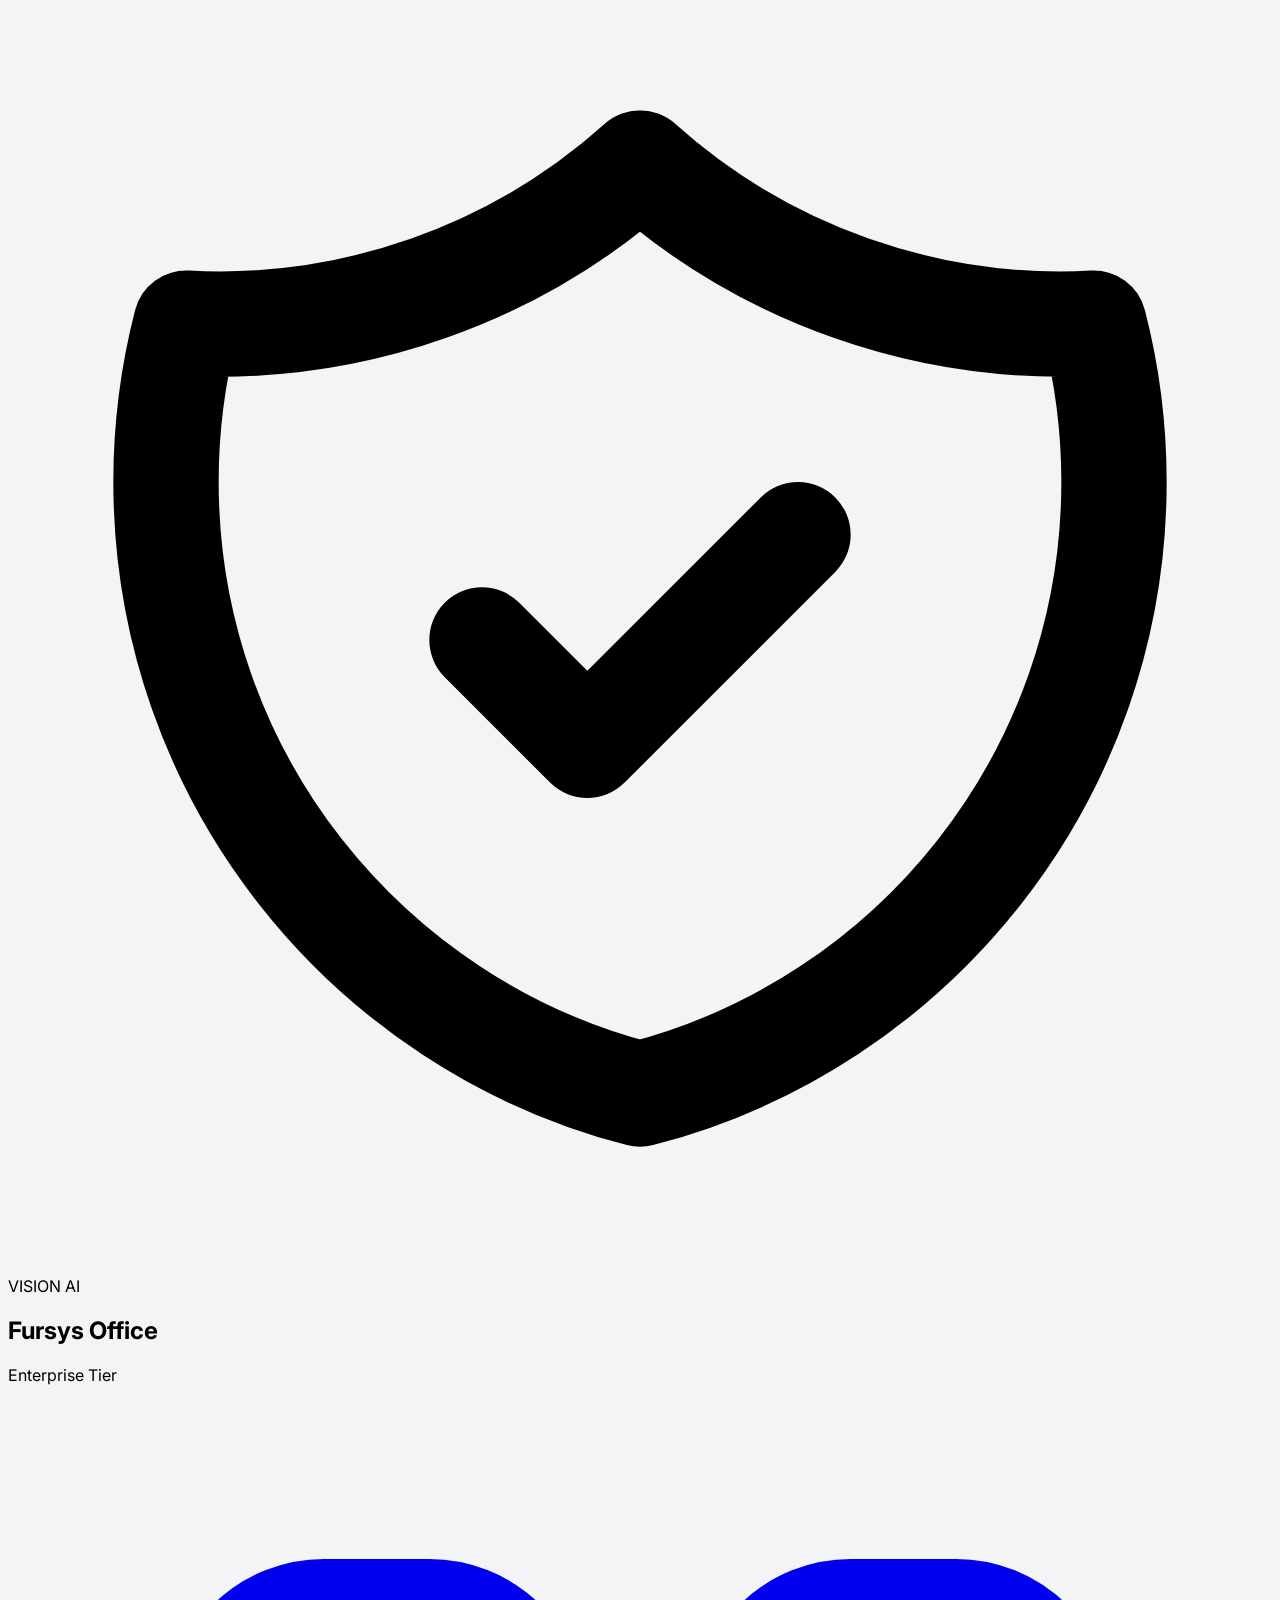
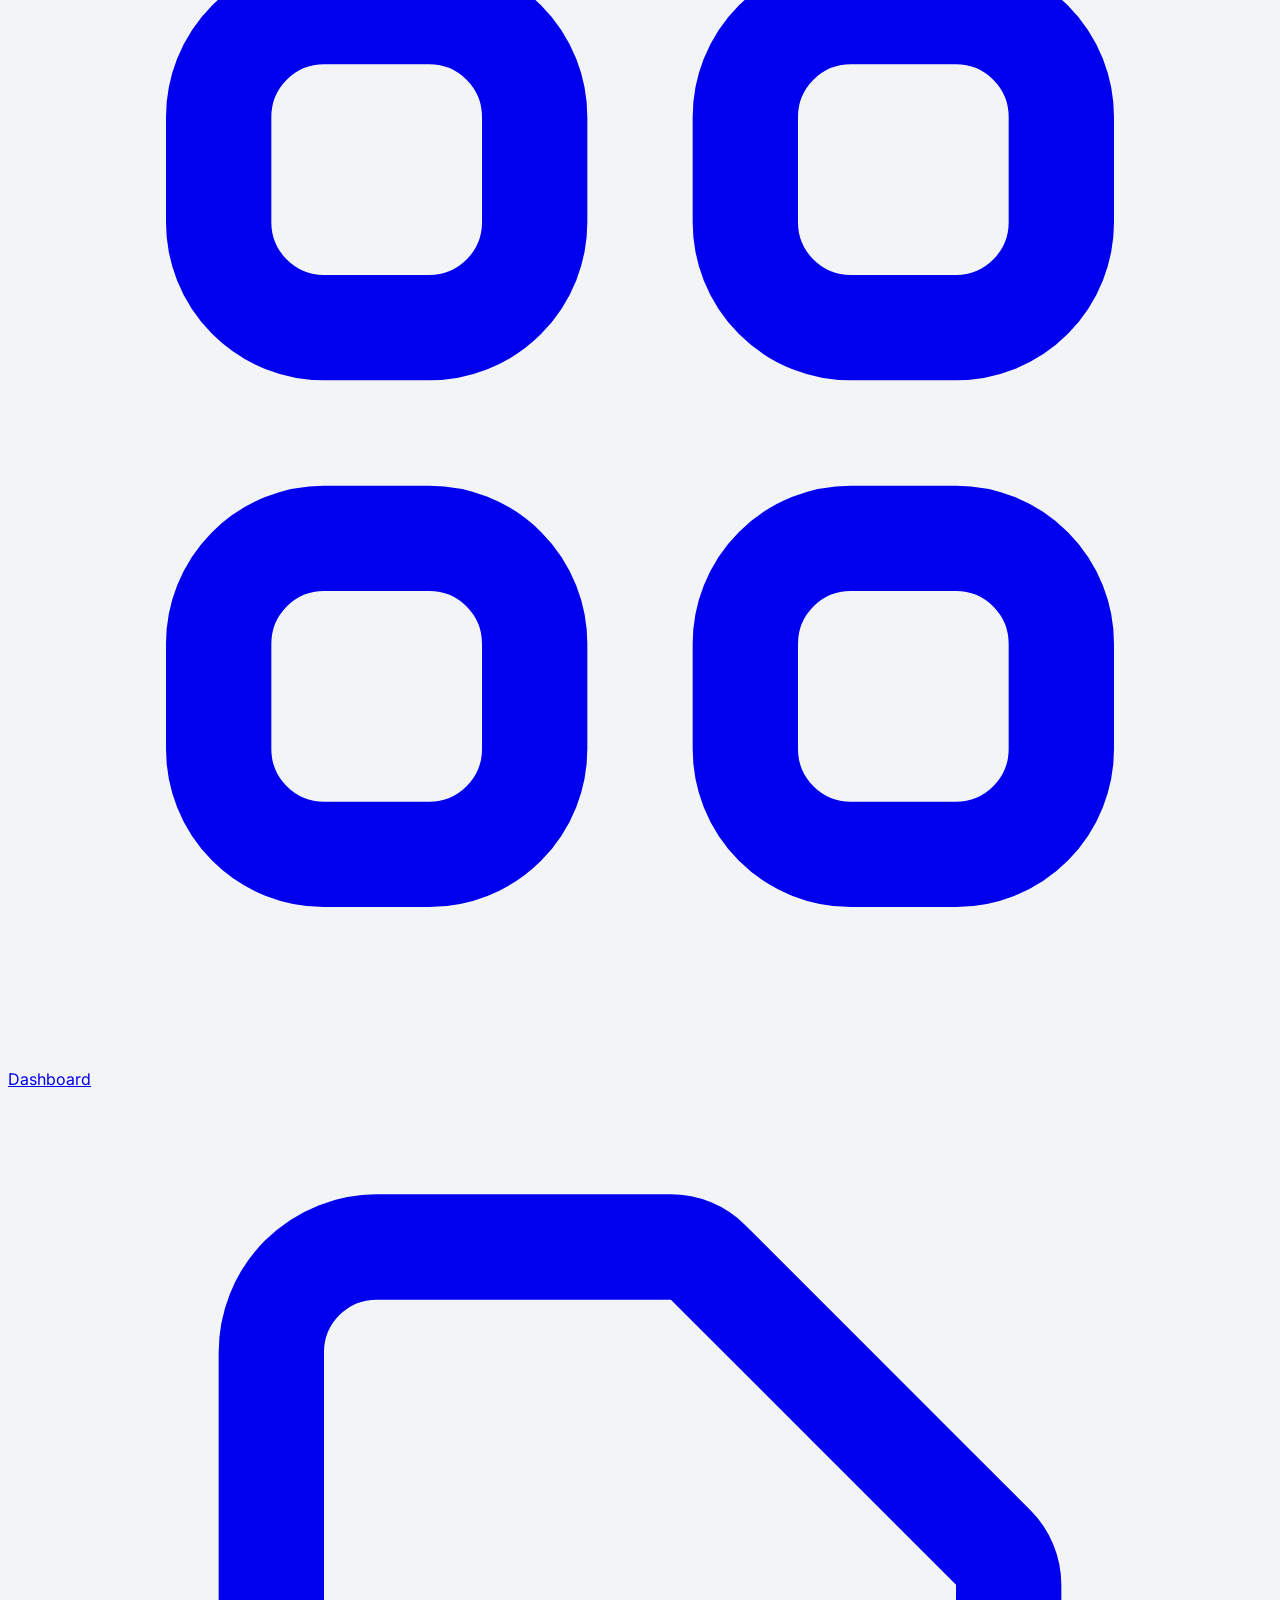
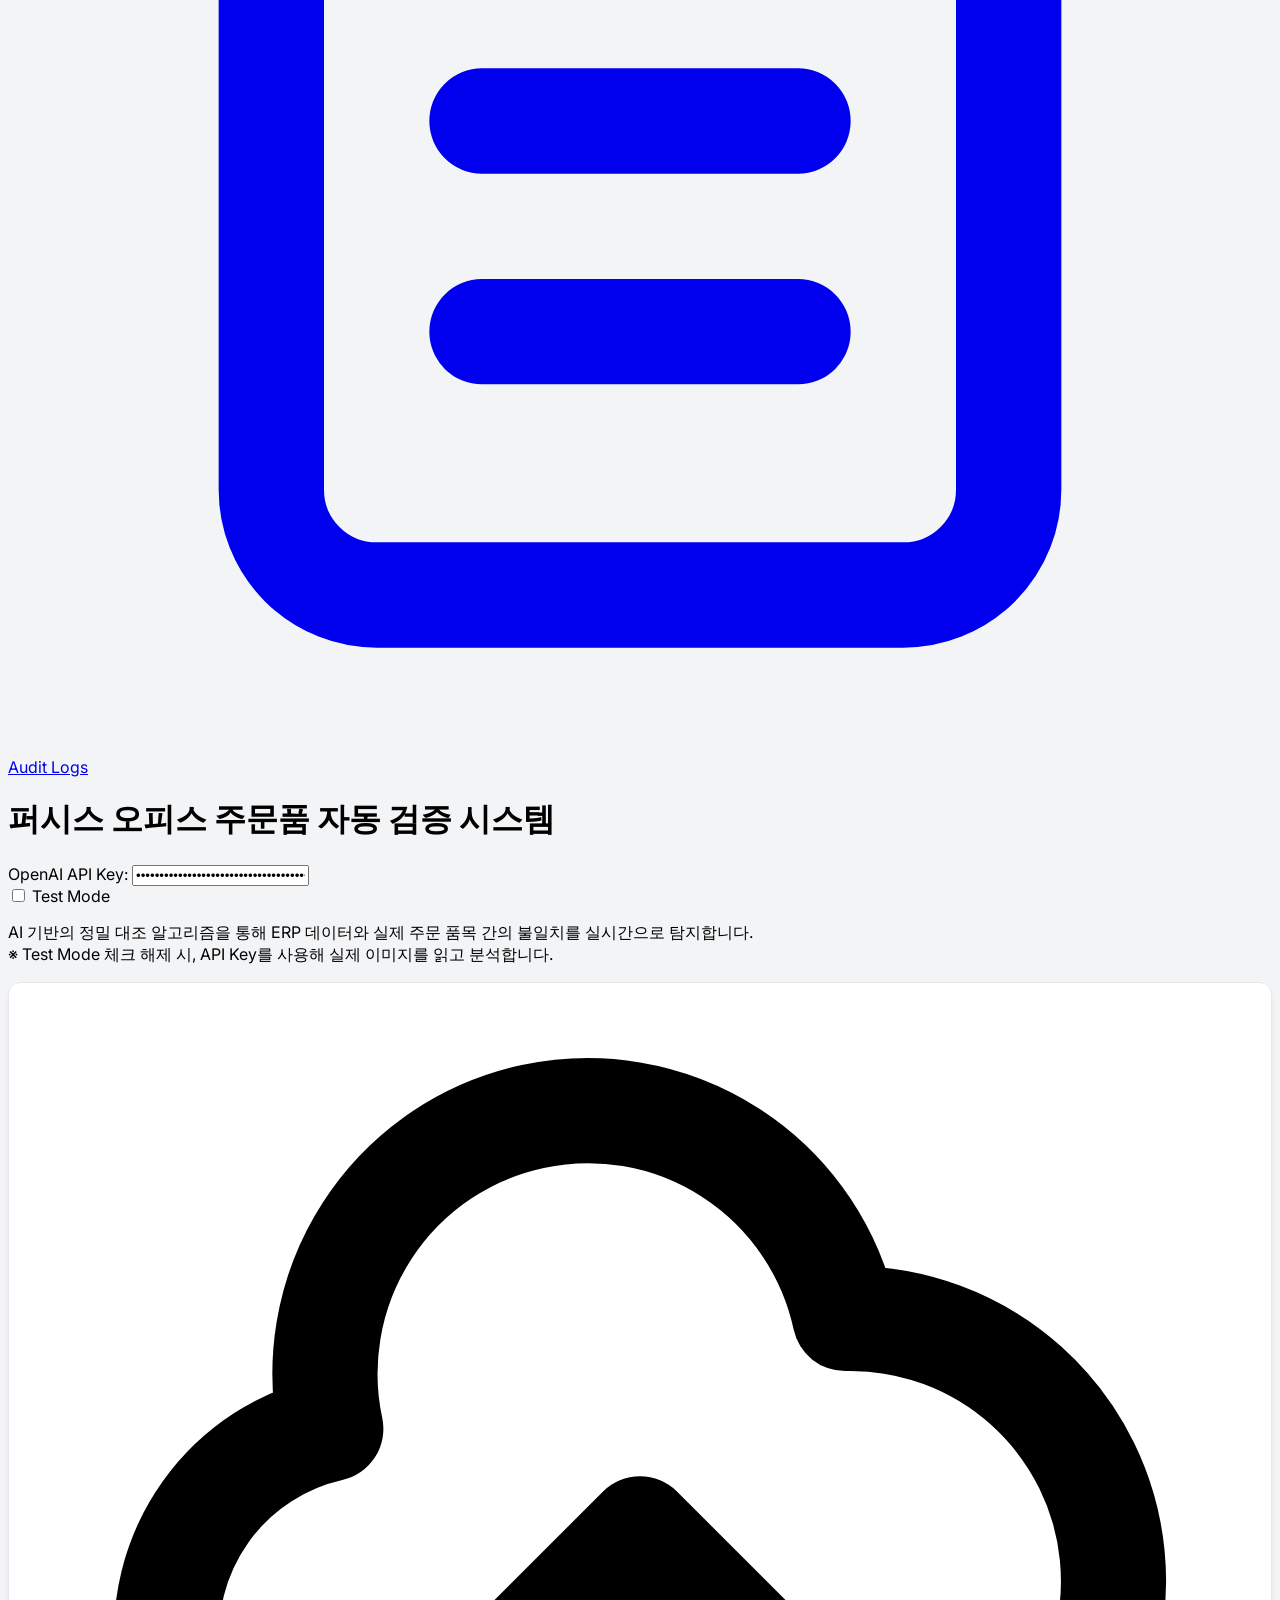
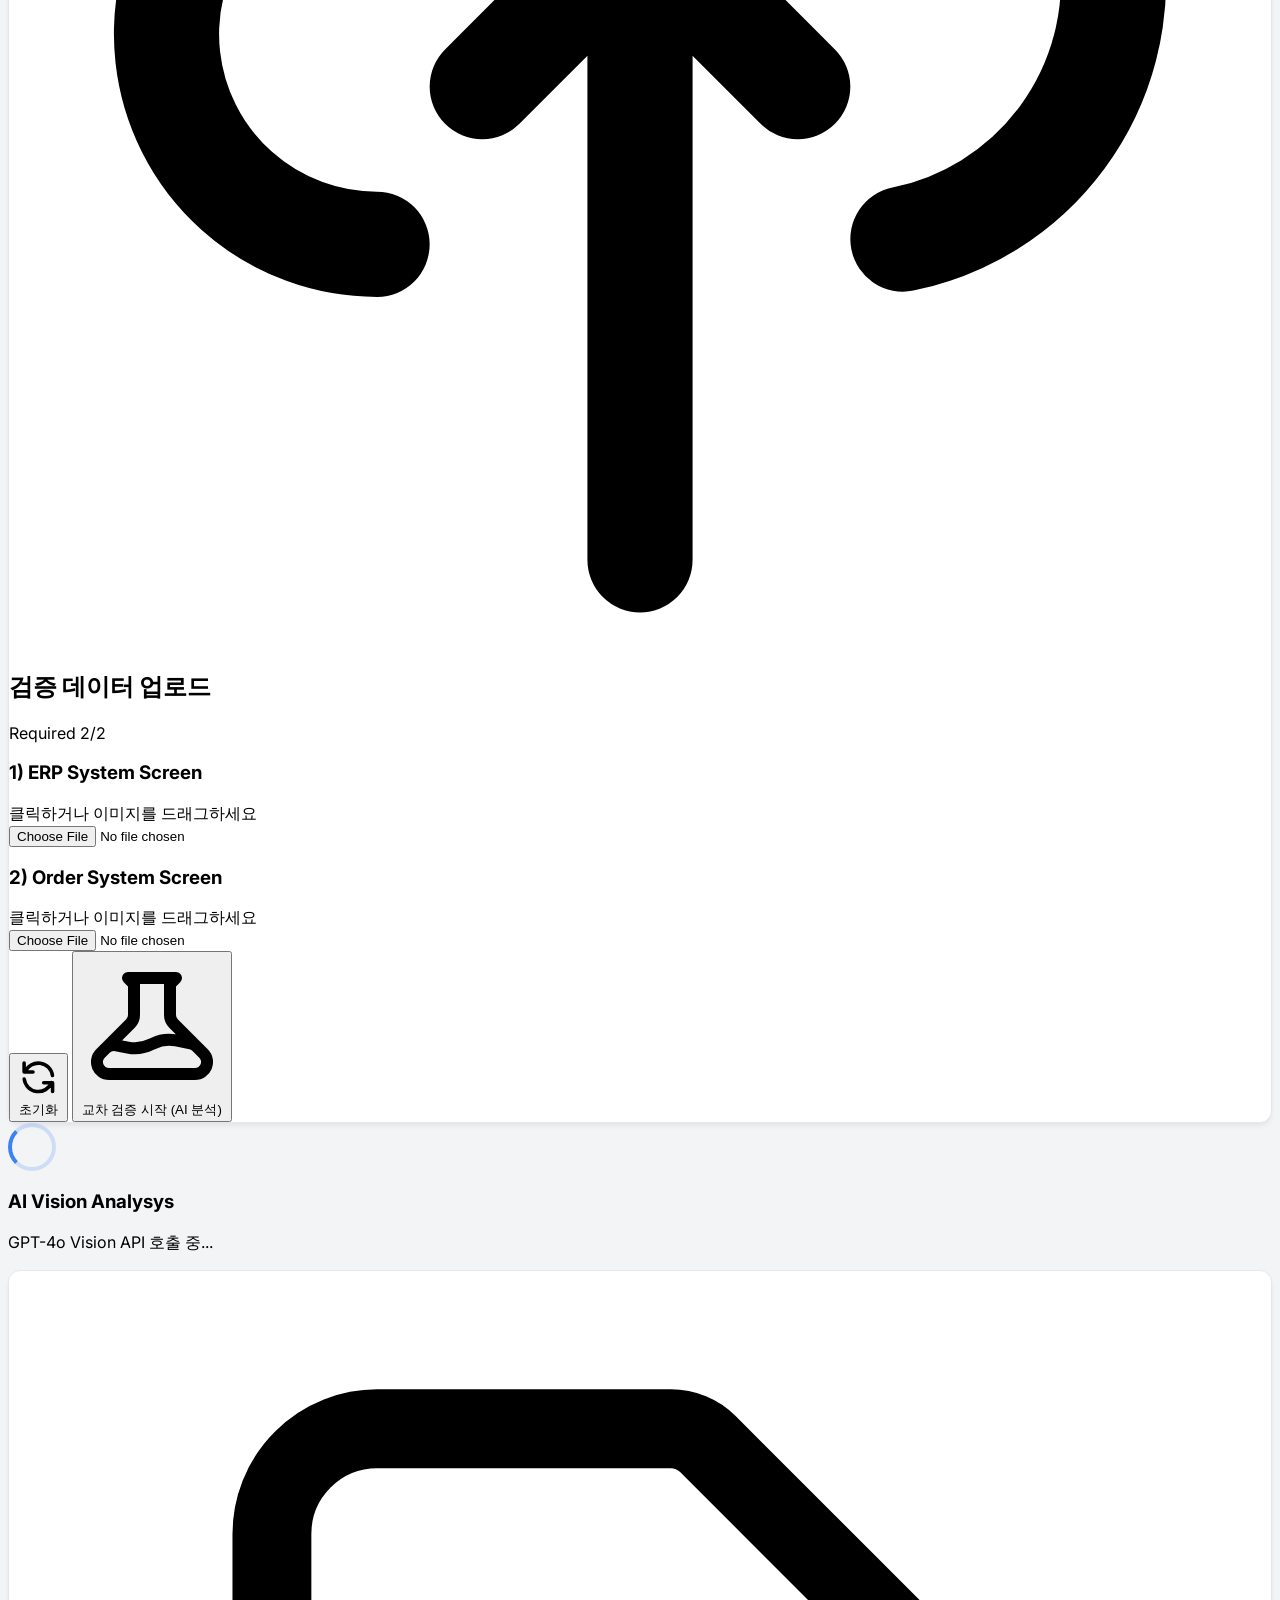
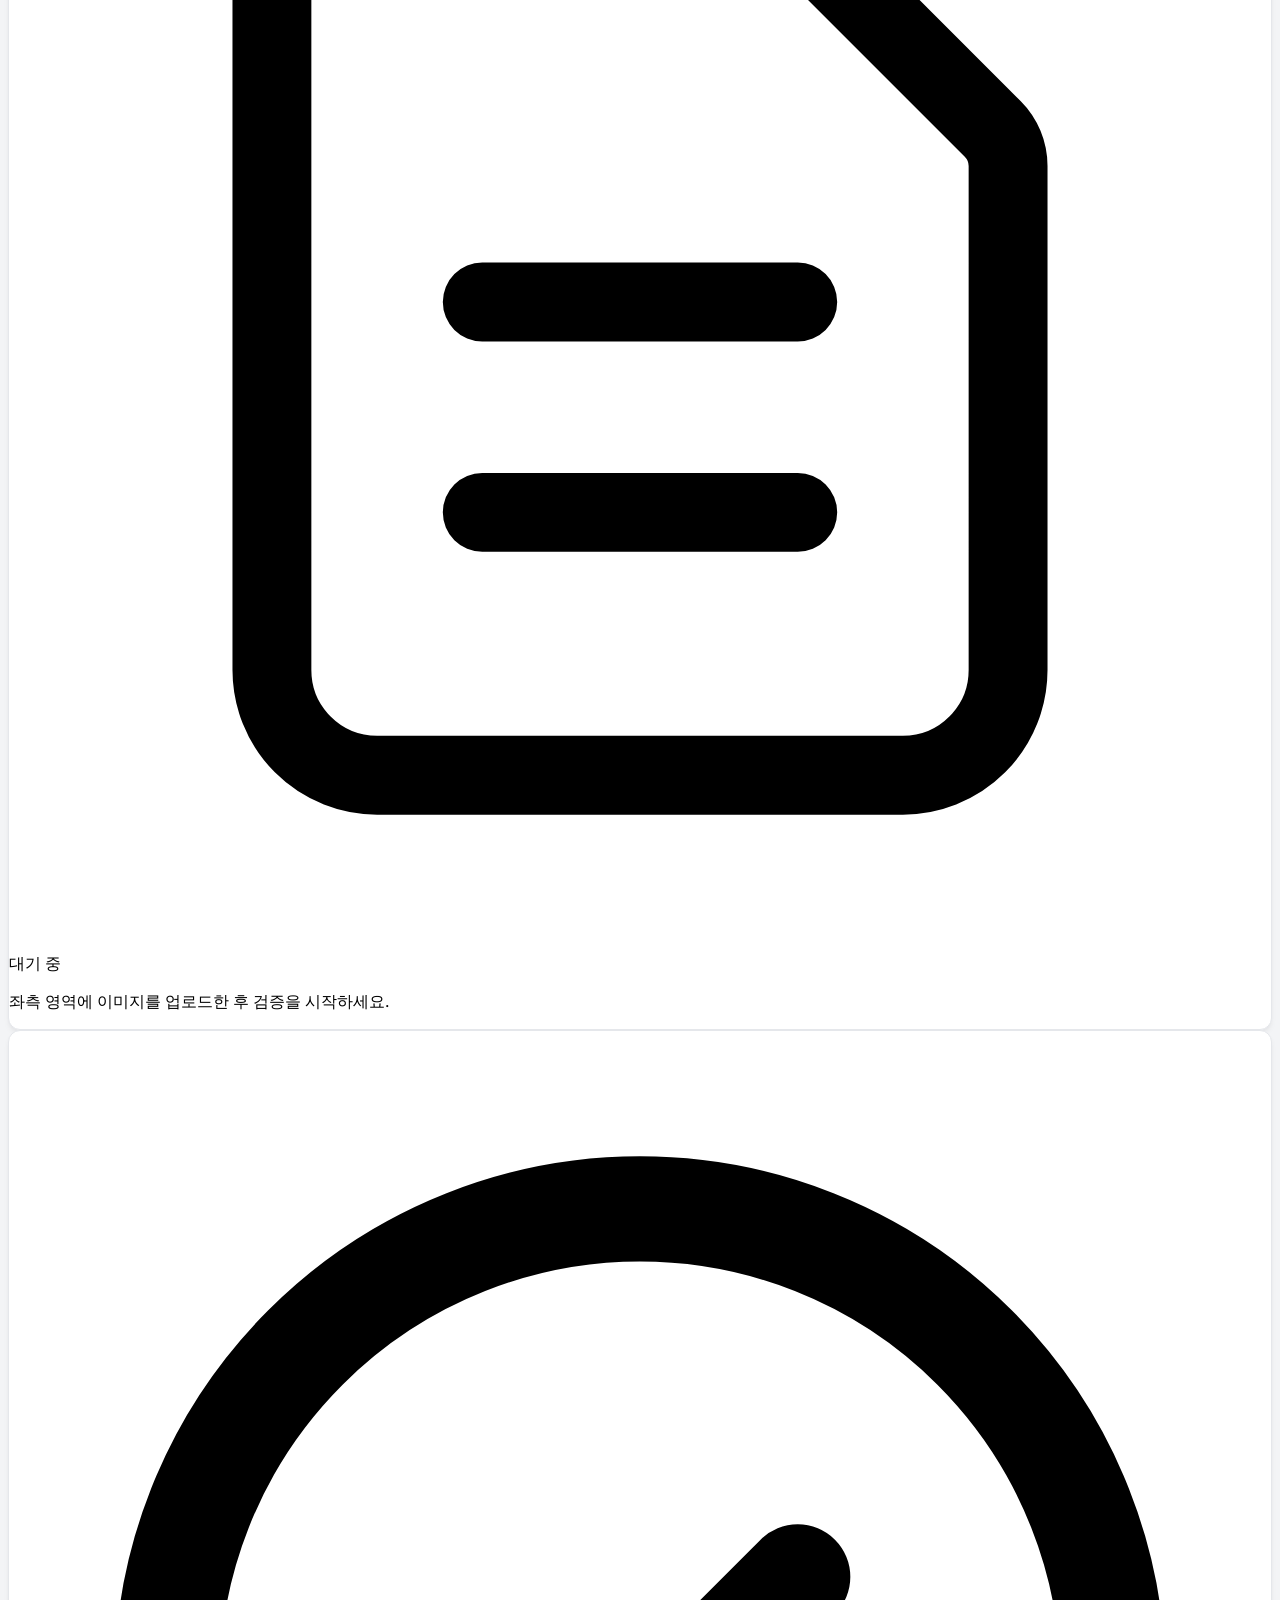
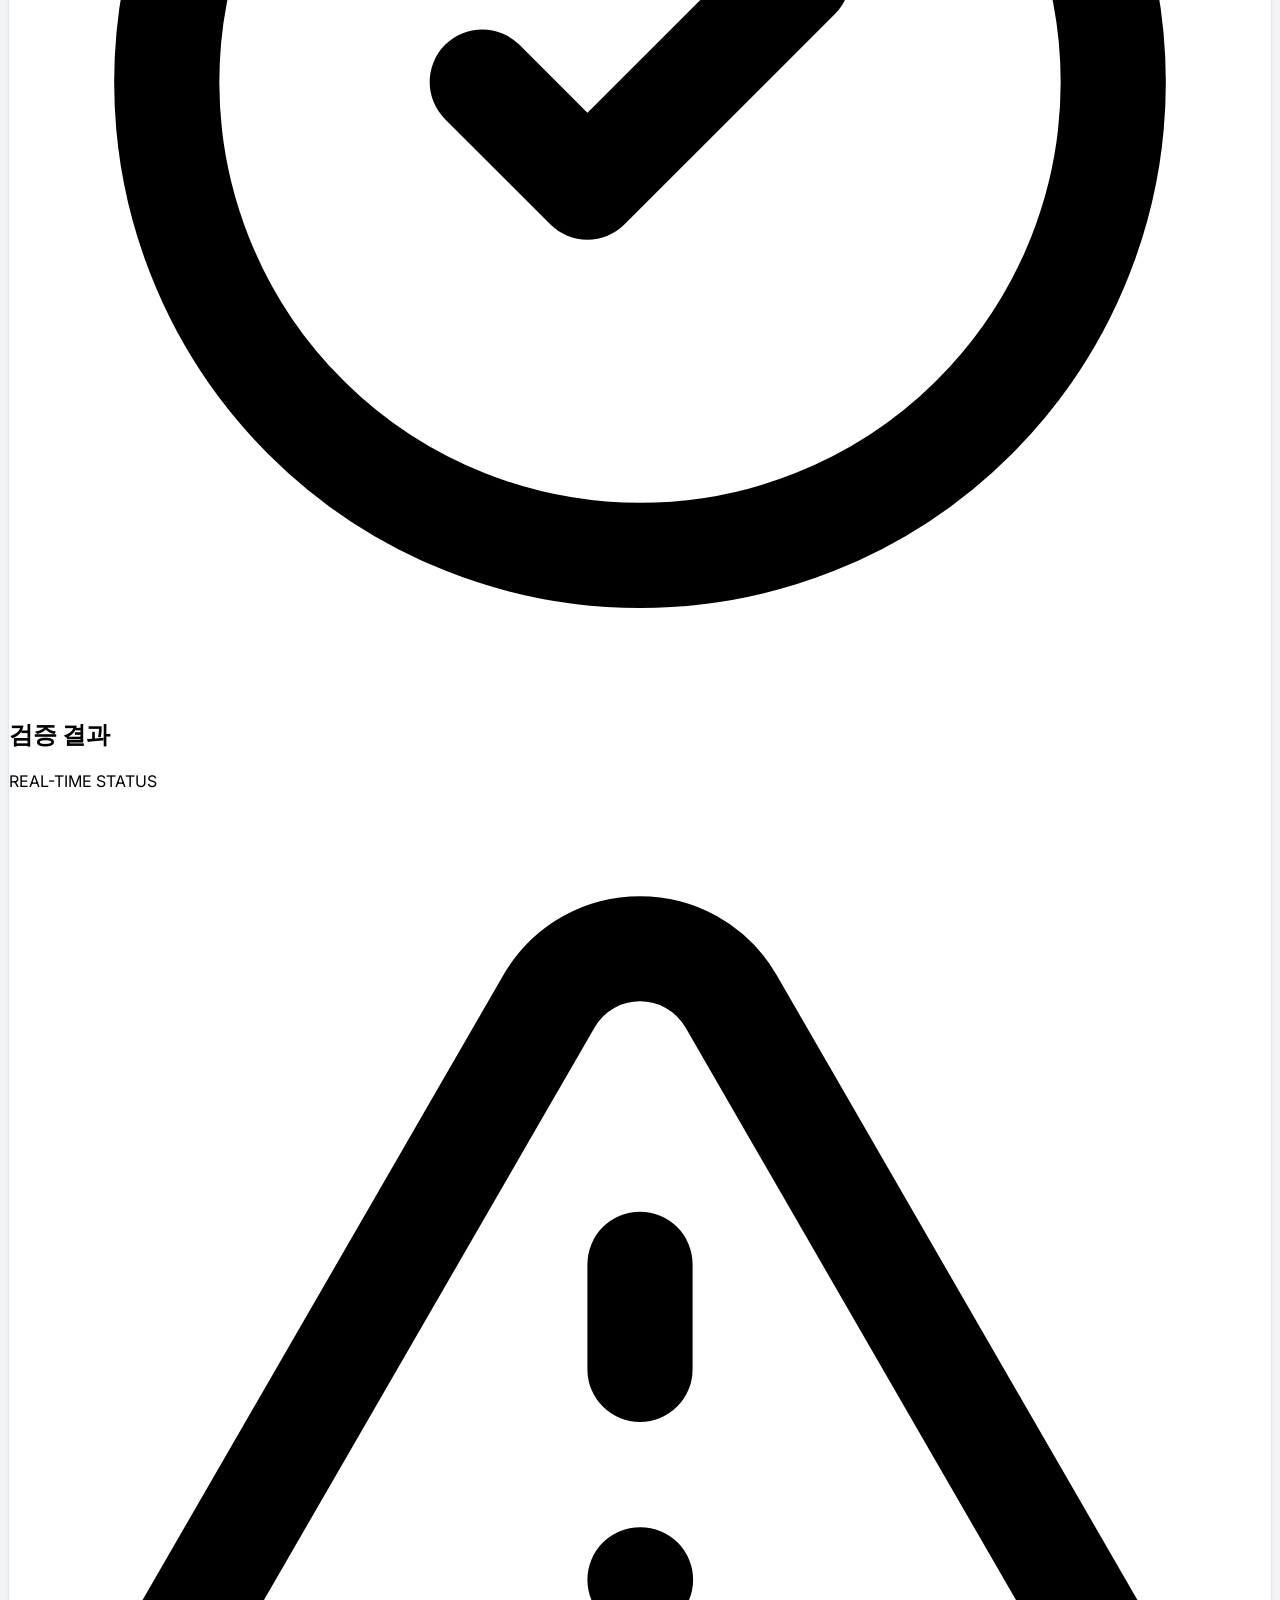
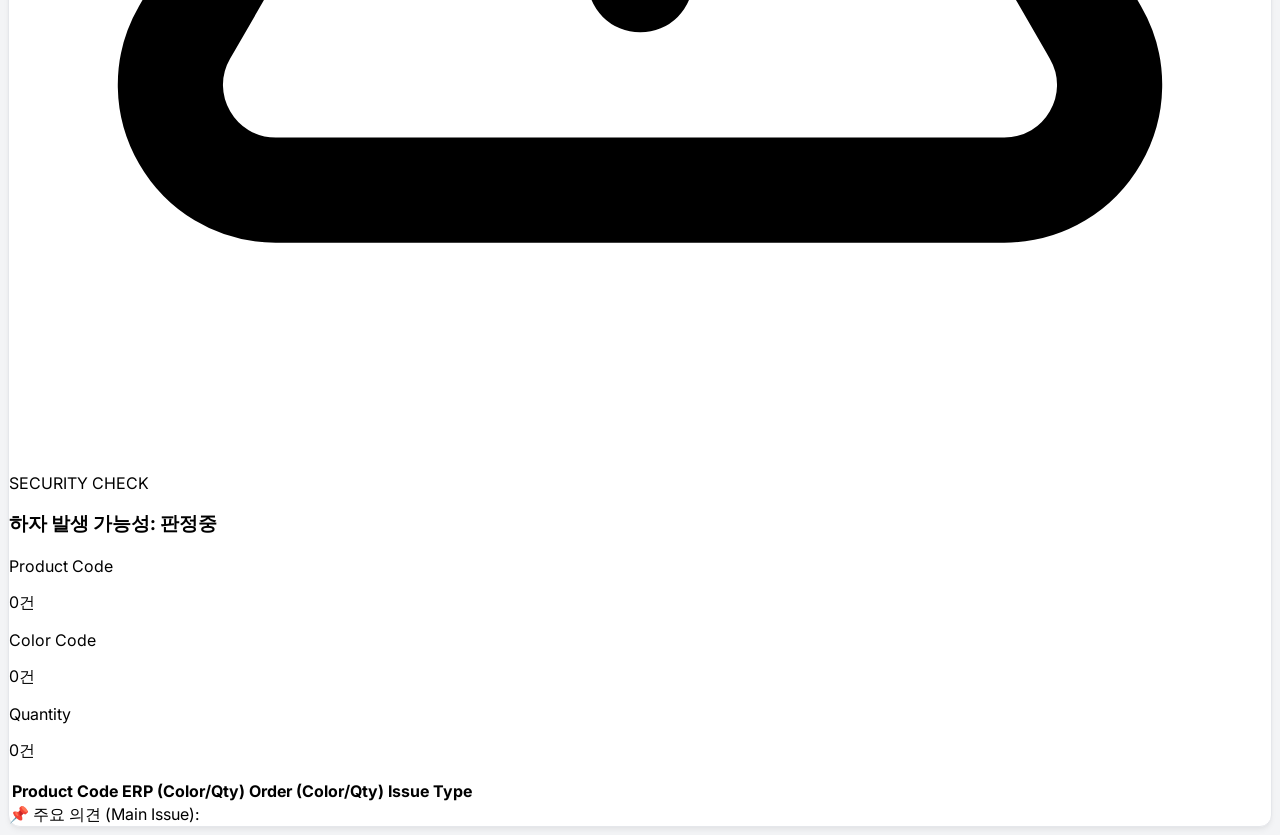
==== validation_app.html @ d67fab73 "Add files via upload" ====
<!DOCTYPE html>
<html lang="ko">
<head>
    <meta charset="UTF-8">
    <meta name="viewport" content="width=device-width, initial-scale=1.0">
    <title>Office Order Validation Tool</title>
    <script src="https://cdn.tailwindcss.com"></script>
    <link href="https://fonts.googleapis.com/css2?family=Inter:wght@400;500;600;700&display=swap" rel="stylesheet">
    <style>
        body { font-family: 'Inter', sans-serif; background-color: #f3f4f6; }
        .glass-panel { background: white; border-radius: 12px; box-shadow: 0 4px 6px -1px rgba(0,0,0,0.05), 0 2px 4px -1px rgba(0,0,0,0.03); border: 1px solid #e5e7eb; }
        .spinner { width: 40px; height: 40px; border: 4px solid rgba(59, 130, 246, 0.2); border-left-color: #3b82f6; border-radius: 50%; animation: spin 1s linear infinite; }
        @keyframes spin { 0% { transform: rotate(0deg); } 100% { transform: rotate(360deg); } }
        /* Smooth transitions */
        .fade-in { animation: fadeIn 0.4s ease-in-out; }
        @keyframes fadeIn { from { opacity: 0; transform: translateY(10px); } to { opacity: 1; transform: translateY(0); } }
        
        /* Custom scrollbar */
        ::-webkit-scrollbar { width: 8px; height: 8px; }
        ::-webkit-scrollbar-track { background: #f1f1f1; border-radius: 4px; }
        ::-webkit-scrollbar-thumb { background: #cbd5e1; border-radius: 4px; }
        ::-webkit-scrollbar-thumb:hover { background: #94a3b8; }
    </style>
</head>
<body class="text-slate-800 h-screen flex overflow-hidden">

    <!-- Sidebar -->
    <aside class="w-64 bg-slate-900 text-white flex flex-col shrink-0 shadow-xl z-20">
        <div class="h-16 flex items-center px-6 border-b border-slate-800 font-bold text-xl tracking-wide gap-2">
            <svg class="w-6 h-6 text-blue-400" fill="none" stroke="currentColor" viewBox="0 0 24 24"><path stroke-linecap="round" stroke-linejoin="round" stroke-width="2" d="M9 12l2 2 4-4m5.618-4.016A11.955 11.955 0 0112 2.944a11.955 11.955 0 01-8.618 3.04A12.02 12.02 0 003 9c0 5.591 3.824 10.29 9 11.622 5.176-1.332 9-6.03 9-11.622 0-1.042-.133-2.052-.382-3.016z"></path></svg>
            VISION AI
        </div>
        <div class="px-6 py-4 border-b border-slate-800">
            <h2 class="text-sm font-semibold text-slate-400 uppercase tracking-wider mb-1">Fursys Office</h2>
            <p class="text-xs text-blue-400 font-medium">Enterprise Tier</p>
        </div>
        <nav class="flex-1 px-4 py-6 space-y-2">
            <a href="#" class="flex items-center gap-3 px-3 py-2.5 bg-blue-600/20 text-blue-400 rounded-lg font-medium transition-colors">
                <svg class="w-5 h-5" fill="none" stroke="currentColor" viewBox="0 0 24 24"><path stroke-linecap="round" stroke-linejoin="round" stroke-width="2" d="M4 6a2 2 0 012-2h2a2 2 0 012 2v2a2 2 0 01-2 2H6a2 2 0 01-2-2V6zM14 6a2 2 0 012-2h2a2 2 0 012 2v2a2 2 0 01-2 2h-2a2 2 0 01-2-2V6zM4 16a2 2 0 012-2h2a2 2 0 012 2v2a2 2 0 01-2 2H6a2 2 0 01-2-2v-2zM14 16a2 2 0 012-2h2a2 2 0 012 2v2a2 2 0 01-2 2h-2a2 2 0 01-2-2v-2z"></path></svg>
                Dashboard
            </a>
            <a href="#" class="flex items-center gap-3 px-3 py-2.5 text-slate-300 hover:text-white hover:bg-slate-800 rounded-lg font-medium transition-colors">
                <svg class="w-5 h-5" fill="none" stroke="currentColor" viewBox="0 0 24 24"><path stroke-linecap="round" stroke-linejoin="round" stroke-width="2" d="M9 12h6m-6 4h6m2 5H7a2 2 0 01-2-2V5a2 2 0 012-2h5.586a1 1 0 01.707.293l5.414 5.414a1 1 0 01.293.707V19a2 2 0 01-2 2z"></path></svg>
                Audit Logs
            </a>
        </nav>
    </aside>

    <!-- Main Content -->
    <main class="flex-1 flex flex-col h-screen overflow-y-auto bg-slate-50 relative">
        <!-- Top Header (Settings) -->
        <header class="h-16 bg-white border-b border-slate-200 flex items-center justify-between px-8 shrink-0 sticky top-0 z-10 shadow-sm">
            <h1 class="text-xl font-bold text-slate-800 truncate">퍼시스 오피스 주문품 자동 검증 시스템</h1>
            
            <div class="flex items-center gap-4 bg-slate-50 px-4 py-1.5 rounded-lg border border-slate-200">
                <div class="flex items-center gap-2">
                    <span class="text-sm font-medium text-slate-600">OpenAI API Key:</span>
                    <input type="password" id="apiKey" value="sk-proj-Irq3zcS0iQ-uSvPTQqe6SojhZjcf-9BhnZn03sQmX89NorPswQ5tJcXbMPWddncn6V0eUKNVyUT3BlbkFi6zCu1A--MM29_T1lo4DQ73Drd76hUXuAlOsYDL_jWELX93Gfb3TnZlK77PsZMhw8z9_jQR7SEA" class="border border-slate-300 rounded px-2 py-1 text-sm w-48 focus:ring-1 focus:ring-blue-500 focus:outline-none bg-white">
                </div>
                <div class="w-px h-6 bg-slate-300"></div>
                <label class="flex items-center gap-2 cursor-pointer group">
                    <input type="checkbox" id="mockMode" class="w-4 h-4 text-blue-600 rounded cursor-pointer">
                    <span class="text-sm font-medium text-slate-600 group-hover:text-slate-900 transition-colors">Test Mode</span>
                </label>
            </div>
        </header>

        <!-- Scrollable Content -->
        <div class="p-8 max-w-7xl mx-auto w-full space-y-6">
            
            <!-- Description -->
            <p class="text-slate-500 text-lg">
                AI 기반의 정밀 대조 알고리즘을 통해 ERP 데이터와 실제 주문 품목 간의 불일치를 실시간으로 탐지합니다. <br>
                <span class="text-sm text-blue-500 bg-blue-50 px-2 py-0.5 rounded mt-1 inline-block border border-blue-100">※ Test Mode 체크 해제 시, API Key를 사용해 실제 이미지를 읽고 분석합니다.</span>
            </p>

            <div class="grid grid-cols-1 lg:grid-cols-2 gap-8 items-start">
                <!-- Left Column: Upload -->
                <section class="glass-panel p-6 flex flex-col h-full">
                    <div class="flex items-center justify-between mb-5 border-b border-slate-100 pb-3">
                        <h2 class="text-lg font-bold flex items-center gap-2 text-slate-800">
                            <svg class="w-5 h-5 text-blue-500" fill="none" stroke="currentColor" viewBox="0 0 24 24"><path stroke-linecap="round" stroke-linejoin="round" stroke-width="2" d="M7 16a4 4 0 01-.88-7.903A5 5 0 1115.9 6L16 6a5 5 0 011 9.9M15 13l-3-3m0 0l-3 3m3-3v12"></path></svg>
                            검증 데이터 업로드
                        </h2>
                        <span class="text-xs font-bold text-blue-600 bg-blue-50 px-2 py-1 rounded-full uppercase tracking-wide border border-blue-100">Required 2/2</span>
                    </div>

                    <div class="space-y-4 flex-1">
                        <!-- ERP Image -->
                        <div class="relative group border-2 border-dashed border-slate-300 rounded-xl p-4 text-center hover:border-blue-400 hover:bg-blue-50/30 transition-all cursor-pointer h-40 flex flex-col justify-center items-center overflow-hidden">
                            <div id="erpPlaceholder" class="relative z-20 pointer-events-none">
                                <h3 class="font-bold text-slate-700 mb-1">1) ERP System Screen</h3>
                                <span class="text-sm text-slate-400">클릭하거나 이미지를 드래그하세요</span>
                            </div>
                            <input type="file" id="erpFile" accept="image/*" class="absolute inset-0 w-full h-full opacity-0 cursor-pointer z-30">
                            <img id="erpPreview" class="absolute inset-0 w-full h-full object-contain p-2 hidden z-10 bg-white" src="">
                        </div>

                        <!-- Order Image -->
                        <div class="relative group border-2 border-dashed border-slate-300 rounded-xl p-4 text-center hover:border-blue-400 hover:bg-blue-50/30 transition-all cursor-pointer h-40 flex flex-col justify-center items-center overflow-hidden">
                            <div id="orderPlaceholder" class="relative z-20 pointer-events-none">
                                <h3 class="font-bold text-slate-700 mb-1">2) Order System Screen</h3>
                                <span class="text-sm text-slate-400">클릭하거나 이미지를 드래그하세요</span>
                            </div>
                            <input type="file" id="orderFile" accept="image/*" class="absolute inset-0 w-full h-full opacity-0 cursor-pointer z-30">
                            <img id="orderPreview" class="absolute inset-0 w-full h-full object-contain p-2 hidden z-10 bg-white" src="">
                        </div>
                    </div>

                    <div class="mt-6 flex gap-3 w-full">
                        <button id="resetBtn" class="w-1/4 bg-white hover:bg-slate-50 active:scale-[0.98] text-slate-600 font-bold py-3.5 rounded-xl shadow-sm border border-slate-200 transition-all flex items-center justify-center gap-2">
                            <svg class="w-5 h-5" fill="none" stroke="currentColor" viewBox="0 0 24 24"><path stroke-linecap="round" stroke-linejoin="round" stroke-width="2" d="M4 4v5h.582m15.356 2A8.001 8.001 0 004.582 9m0 0H9m11 11v-5h-.581m0 0a8.003 8.003 0 01-15.357-2m15.357 2H15"></path></svg>
                            초기화
                        </button>
                        <button id="verifyBtn" class="w-3/4 bg-blue-600 hover:bg-blue-700 active:scale-[0.98] text-white font-bold py-3.5 rounded-xl shadow-md transition-all flex items-center justify-center gap-2 group">
                            <svg class="w-5 h-5 group-hover:rotate-12 transition-transform" fill="none" stroke="currentColor" viewBox="0 0 24 24"><path stroke-linecap="round" stroke-linejoin="round" stroke-width="2" d="M19.428 15.428a2 2 0 00-1.022-.547l-2.387-.477a6 6 0 00-3.86.517l-.318.158a6 6 0 01-3.86.517L6.05 15.21a2 2 0 00-1.806.547M8 4h8l-1 1v5.172a2 2 0 00.586 1.414l5 5c1.26 1.26.367 3.414-1.415 3.414H4.828c-1.782 0-2.674-2.154-1.414-3.414l5-5A2 2 0 009 10.172V5L8 4z"></path></svg>
                            교차 검증 시작 (AI 분석)
                        </button>
                    </div>
                </section>

                <!-- Right Column: Results -->
                <section class="flex flex-col h-full relative">
                    <!-- Loading Mask -->
                    <div id="loadingSection" class="absolute inset-0 bg-white/80 backdrop-blur-sm z-10 hidden flex-col items-center justify-center rounded-xl border border-blue-100 shadow-xl">
                        <div class="spinner mb-4"></div>
                        <h3 class="font-bold text-blue-900 text-lg">AI Vision Analysys</h3>
                        <p id="loadingText" class="text-blue-600/80 text-sm mt-1">GPT-4o Vision API 호출 중...</p>
                    </div>

                    <div id="initPlaceholder" class="glass-panel p-6 flex flex-col items-center justify-center text-center h-full text-slate-400 border-dashed border-2">
                        <svg class="w-16 h-16 mb-4 text-slate-300" fill="none" stroke="currentColor" viewBox="0 0 24 24"><path stroke-linecap="round" stroke-linejoin="round" stroke-width="1.5" d="M9 12h6m-6 4h6m2 5H7a2 2 0 01-2-2V5a2 2 0 012-2h5.586a1 1 0 01.707.293l5.414 5.414a1 1 0 01.293.707V19a2 2 0 01-2 2z"></path></svg>
                        <p class="font-medium text-lg text-slate-500">대기 중</p>
                        <p class="text-sm mt-1">좌측 영역에 이미지를 업로드한 후 검증을 시작하세요.</p>
                    </div>

                    <!-- Result Panel -->
                    <div id="resultCard" class="glass-panel p-6 hidden flex-col h-full fade-in ring-1 ring-blue-100 shadow-lg shadow-blue-900/5">
                        <div class="flex items-center justify-between mb-5 border-b border-slate-100 pb-3">
                            <h2 class="text-lg font-bold flex items-center gap-2 text-slate-800">
                                <svg class="w-5 h-5 text-emerald-500" fill="none" stroke="currentColor" viewBox="0 0 24 24"><path stroke-linecap="round" stroke-linejoin="round" stroke-width="2" d="M9 12l2 2 4-4m6 2a9 9 0 11-18 0 9 9 0 0118 0z"></path></svg>
                                검증 결과
                            </h2>
                            <span class="text-xs font-bold text-emerald-600 bg-emerald-50 px-2 py-1 rounded-full tracking-wide">REAL-TIME STATUS</span>
                        </div>

                        <!-- Final Verdict Box -->
                        <div id="verdictBox" class="rounded-xl p-4 mb-5 flex items-center gap-4 transition-colors">
                            <div class="w-10 h-10 rounded-full flex items-center justify-center shrink-0 bg-white/50" id="verdictIconBox">
                                <svg class="w-6 h-6" fill="none" stroke="currentColor" viewBox="0 0 24 24" id="verdictIcon"><path stroke-linecap="round" stroke-linejoin="round" stroke-width="2" d="M12 9v2m0 4h.01m-6.938 4h13.856c1.54 0 2.502-1.667 1.732-3L13.732 4c-.77-1.333-2.694-1.333-3.464 0L3.34 16c-.77 1.333.192 3 1.732 3z"></path></svg>
                            </div>
                            <div>
                                <p class="text-xs font-bold uppercase tracking-wide opacity-80 mb-0.5">SECURITY CHECK</p>
                                <h3 class="text-xl font-black tracking-tight" id="verdictRisk">하자 발생 가능성: 판정중</h3>
                            </div>
                        </div>

                        <!-- Summary Cards -->
                        <div class="grid grid-cols-3 gap-3 mb-6">
                            <div class="border border-slate-200 rounded-lg p-3 text-center bg-slate-50" id="cardCode">
                                <p class="text-xs font-semibold text-slate-500 mb-1">Product Code</p>
                                <p class="font-bold text-lg text-slate-800" id="resCode">0<span class="text-xs ml-0.5 text-slate-400">건</span></p>
                            </div>
                            <div class="border border-slate-200 rounded-lg p-3 text-center bg-slate-50" id="cardColor">
                                <p class="text-xs font-semibold text-slate-500 mb-1">Color Code</p>
                                <p class="font-bold text-lg text-slate-800" id="resColor">0<span class="text-xs ml-0.5 text-slate-400">건</span></p>
                            </div>
                            <div class="border border-slate-200 rounded-lg p-3 text-center bg-slate-50" id="cardQty">
                                <p class="text-xs font-semibold text-slate-500 mb-1">Quantity</p>
                                <p class="font-bold text-lg text-slate-800" id="resQty">0<span class="text-xs ml-0.5 text-slate-400">건</span></p>
                            </div>
                        </div>

                        <!-- Detail Table (MANDATORY STRUCTURE) -->
                        <div class="flex-1 overflow-hidden border border-slate-200 rounded-lg mb-4 flex flex-col bg-white">
                            <div class="overflow-y-auto max-h-48">
                                <table class="w-full text-left text-sm text-slate-600">
                                    <thead class="bg-slate-50 text-xs uppercase font-bold text-slate-500 sticky top-0 shadow-sm z-10 border-b border-slate-200">
                                        <tr>
                                            <th class="px-4 py-3">Product Code</th>
                                            <th class="px-4 py-3">ERP <span class="font-normal">(Color/Qty)</span></th>
                                            <th class="px-4 py-3">Order <span class="font-normal">(Color/Qty)</span></th>
                                            <th class="px-4 py-3">Issue Type</th>
                                        </tr>
                                    </thead>
                                    <tbody id="resultTableBody" class="divide-y divide-slate-100">
                                    </tbody>
                                </table>
                            </div>
                        </div>

                        <!-- Main Issue Explanation -->
                        <div class="bg-slate-50 rounded-lg border border-slate-200 p-4 text-sm text-slate-700 leading-relaxed font-medium">
                            <span class="font-bold text-slate-900 inline-block mb-1">📌 주요 의견 (Main Issue):</span><br>
                            <span id="resCause"></span>
                        </div>
                    </div>
                </section>
            </div>
        </div>
    </main>

    <script>
        let erpBase64 = null;
        let orderBase64 = null;

        function setupFile(idInput, idPreview, idPlace) {
            document.getElementById(idInput).addEventListener('change', e => {
                if(e.target.files && e.target.files[0]) {
                    const r = new FileReader();
                    r.onload = ev => {
                        const b64 = ev.target.result;
                        if(idInput === 'erpFile') erpBase64 = b64;
                        else orderBase64 = b64;
                        document.getElementById(idPreview).src = b64;
                        document.getElementById(idPreview).classList.remove('hidden');
                        document.getElementById(idPlace).classList.add('hidden');
                    };
                    r.readAsDataURL(e.target.files[0]);
                }
            });
        }
        setupFile('erpFile', 'erpPreview', 'erpPlaceholder');
        setupFile('orderFile', 'orderPreview', 'orderPlaceholder');

        document.getElementById('resetBtn').addEventListener('click', () => {
            erpBase64 = null; orderBase64 = null;
            document.getElementById('erpFile').value = '';
            document.getElementById('orderFile').value = '';
            document.getElementById('erpPreview').src = '';
            document.getElementById('orderPreview').src = '';
            document.getElementById('erpPreview').classList.add('hidden');
            document.getElementById('orderPreview').classList.add('hidden');
            document.getElementById('erpPlaceholder').classList.remove('hidden');
            document.getElementById('orderPlaceholder').classList.remove('hidden');
            document.getElementById('resultCard').classList.add('hidden');
            document.getElementById('resultCard').classList.remove('flex');
            document.getElementById('initPlaceholder').classList.remove('hidden');
        });

        document.getElementById('verifyBtn').addEventListener('click', async () => {
            const isMock = document.getElementById('mockMode').checked;
            const apiKey = document.getElementById('apiKey').value.trim();

            if (!isMock && !apiKey) {
                alert("Please provide an OpenAI API Key or enable Test Mode.");
                return;
            }
            if (!erpBase64 || !orderBase64) {
                alert("Please upload both ERP and Order System images first.");
                return;
            }

            document.getElementById('initPlaceholder').classList.add('hidden');
            document.getElementById('resultCard').classList.add('hidden');
            const lSec = document.getElementById('loadingSection');
            lSec.classList.remove('hidden');
            lSec.classList.add('flex');
            
            try {
                let resultObj;
                if(isMock) {
                    document.getElementById('loadingText').innerText = "Running Mock validation (Simulating mismatch)...";
                    await new Promise(r => setTimeout(r, 1200));
                    // Fake a mismatch as requested by user's screenshot showing 061 vs 001
                    resultObj = {
                        errorSummary: { codeMismatch: 0, colorMismatch: 1, quantityMismatch: 0 },
                        details: [
                            { productCode: 'FDF0000J', erp: 'WW / 1', order: 'WW / 1', issue: '일치 (정상)' },
                            { productCode: 'FDF0018N', erp: '061 / 1', order: '001 / 1', issue: '색상 불일치' }
                        ],
                        finalVerdict: { level: 'High', cause: '단품코드 FDF0018N에서 색상 불일치가 발생했습니다. ERP에는 061 색상으로 등록되어 있으나, 주문품 시스템 화면에는 001로 입력되어 있습니다. 발주 전 반드시 일치시켜야 합니다.' }
                    };
                } else {
                    document.getElementById('loadingText').innerText = "Analyzing tables via GPT-4o Vision API...";
                    const prompt = `You are a strict data validation system.
Image 1 is the ERP system. Image 2 is the Order system.
CRITICAL MATCHING RULE: 
- ERP System (Image 1): Look for "기준 단품 코드" (Baseline Product Code). Extract it along with Color and Quantity.
- Order System (Image 2): Extract "확정 단품코드" (Confirmed Code) and "확정 제품명(한글)" (Product Name).
- MUST pair rows between Image 1 and 2 exactly using either of these methods:
  Method 1: Order System's "기준 단품코드" exactly matches ERP's "기준 단품 코드".
  Method 2 (User Rule): If the string at the BEGINNING of Order System's "확정 제품명(한글)" matches the ERP's "기준 단품 코드" (e.g. Order Name "FGS0024A-형태-110V..." matches ERP Code "FGS0024A"), they are considered a SUCCESSFUL MATCH (Pass/합격).
- If paired successfully by either method, the code mapping is '일치 (정상)'.

Validation Rule:
Compare the Color and Quantity of the matched pairs based on their '기준 단품코드'. 

Output ONLY a JSON object (no markdown, no extra text) with EXACT format:
{
  "errorSummary": { "codeMismatch": <int>, "colorMismatch": <int>, "quantityMismatch": <int> },
  "details": [
     { "productCode": "<Image 1 기준 단품 코드>", "erp": "<ERP Color> / <ERP Qty>", "order": "[<확정단품코드명>] <Order Color> / <Order Qty>", "issue": "<Korean short desc, e.g., '코드 불일치', '색상 불일치', '수량 불일치', or '일치 (정상)'>" }
  ],
  "finalVerdict": { "level": "<High/Medium/Low>", "cause": "<1-2 sentence Korean explanation. E.g. 확정 제품명(FGS0024A-...) 앞부분에 기준 단품코드가 명시되어 정상 매칭되었습니다.>" }
}`;
                    const res = await fetch('https://api.openai.com/v1/chat/completions', {
                        method:'POST',
                        headers:{'Content-Type':'application/json', 'Authorization': `Bearer ${apiKey}`},
                        body:JSON.stringify({
                            model:"gpt-4o",
                            messages:[
                                {role:"system", content:prompt},
                                {role:"user", content:[
                                    {type:"text", text:"Image 1 (ERP):"},
                                    {type:"image_url", image_url:{url:erpBase64, detail:"high"}},
                                    {type:"text", text:"Image 2 (Order System):"},
                                    {type:"image_url", image_url:{url:orderBase64, detail:"high"}}
                                ]}
                            ],
                            max_tokens:800, temperature:0
                        })
                    });
                    if(!res.ok) { let err = await res.json(); throw new Error(err.error?.message||"API Error"); }
                    let data = await res.json();
                    let str = data.choices[0].message.content.trim();
                    str = str.replace(/^```json/,'').replace(/^```/,'').replace(/```$/,'').trim();
                    resultObj = JSON.parse(str);
                }

                // Re-calculate the counts based precisely on the details array to avoid AI hallucination!
                let cCode=0, cColor=0, cQty=0;
                if(resultObj.details && resultObj.details.length>0) {
                    resultObj.details.forEach(d => {
                        const isErr = d.issue.includes('불일치') || d.issue.toLowerCase().includes('mismatch') || (d.issue !== '일치 (정상)' && d.issue !== 'Matched');
                        if(isErr) {
                            if(d.issue.includes('코드') || d.issue.includes('누락') || d.issue.includes('추가')) cCode++;
                            if(d.issue.includes('색상')) cColor++;
                            if(d.issue.includes('수량')) cQty++;
                            if(!d.issue.includes('코드') && !d.issue.includes('색상') && !d.issue.includes('수량') && !d.issue.includes('누락') && !d.issue.includes('추가')) cCode++;
                        }
                    });
                }
                resultObj.errorSummary = { codeMismatch: cCode, colorMismatch: cColor, quantityMismatch: cQty };

                // Render result
                document.getElementById('resCode').innerHTML = `${resultObj.errorSummary.codeMismatch}<span class="text-xs ml-0.5 text-slate-400">건</span>`;
                document.getElementById('resColor').innerHTML = `${resultObj.errorSummary.colorMismatch}<span class="text-xs ml-0.5 text-slate-400">건</span>`;
                document.getElementById('resQty').innerHTML = `${resultObj.errorSummary.quantityMismatch}<span class="text-xs ml-0.5 text-slate-400">건</span>`;
                
                // Color highlight for summary cards
                ['Code', 'Color', 'Qty'].forEach(typ => {
                    const key = typ.toLowerCase() + 'Mismatch';
                    const el = document.getElementById('card' + typ);
                    if(resultObj.errorSummary[key] > 0) {
                        el.className = "border border-red-200 rounded-lg p-3 text-center bg-red-50 text-red-900";
                        el.querySelector('p:last-child').classList.add('text-red-700');
                    } else {
                        el.className = "border border-slate-200 rounded-lg p-3 text-center bg-slate-50";
                        el.querySelector('p:last-child').classList.remove('text-red-700');
                    }
                });

                const tbody = document.getElementById('resultTableBody');
                tbody.innerHTML = '';
                let hasIssue = false;
                if(resultObj.details && resultObj.details.length>0) {
                    resultObj.details.forEach(d => {
                        const isErr = d.issue.includes('불일치') || d.issue.toLowerCase().includes('mismatch') || (d.issue !== '일치 (정상)' && d.issue !== 'Matched');
                        if(isErr) hasIssue = true;
                        
                        const tr = document.createElement('tr');
                        tr.className = isErr ? "bg-red-50/50" : "hover:bg-slate-50 transition-colors";
                        
                        const badge = isErr 
                            ? `<span class="bg-red-100 text-red-700 font-bold px-2 py-1 rounded text-xs border border-red-200 shadow-sm">${d.issue}</span>`
                            : `<span class="bg-emerald-100 text-emerald-700 font-bold px-2 py-1 rounded text-xs border border-emerald-200 shadow-sm">${d.issue}</span>`;

                        tr.innerHTML = `
                            <td class="px-4 py-3 font-semibold text-slate-800">${d.productCode}</td>
                            <td class="px-4 py-3">${d.erp}</td>
                            <td class="px-4 py-3 ${isErr ? 'font-bold text-red-600' : 'font-medium text-emerald-600'}">${d.order}</td>
                            <td class="px-4 py-3">${badge}</td>
                        `;
                        tbody.appendChild(tr);
                    });
                } else {
                    tbody.innerHTML = `<tr><td colspan="4" class="px-4 py-8 text-center text-slate-400">No issues found. Everything perfectly matched.</td></tr>`;
                }

                const vBox = document.getElementById('verdictBox');
                const vRisk = document.getElementById('verdictRisk');
                const vIcon = document.getElementById('verdictIcon');
                
                if(resultObj.finalVerdict.level.includes('High') || hasIssue) {
                    vBox.className = "rounded-xl p-4 mb-5 flex items-center gap-4 transition-colors bg-red-100 text-red-900 border border-red-200";
                    vRisk.innerText = `하자 발생 가능성: 🚨 높음 (High Risk)`;
                    vIcon.className = "w-6 h-6 text-red-600";
                    vIcon.innerHTML = `<path stroke-linecap="round" stroke-linejoin="round" stroke-width="2" d="M12 9v2m0 4h.01m-6.938 4h13.856c1.54 0 2.502-1.667 1.732-3L13.732 4c-.77-1.333-2.694-1.333-3.464 0L3.34 16c-.77 1.333.192 3 1.732 3z"></path>`;
                } else if(resultObj.finalVerdict.level.includes('Medium')) {
                    vBox.className = "rounded-xl p-4 mb-5 flex items-center gap-4 transition-colors bg-orange-100 text-orange-900 border border-orange-200";
                    vRisk.innerText = `하자 발생 가능성: ⚠️ 주의 (Medium Risk)`;
                    vIcon.className = "w-6 h-6 text-orange-600";
                } else {
                    vBox.className = "rounded-xl p-4 mb-5 flex items-center gap-4 transition-colors bg-emerald-100 text-emerald-900 border border-emerald-200";
                    vRisk.innerText = `하자 발생 가능성: ✅ 낮음 (Safe)`;
                    vIcon.className = "w-6 h-6 text-emerald-600";
                    vIcon.innerHTML = `<path stroke-linecap="round" stroke-linejoin="round" stroke-width="2" d="M5 13l4 4L19 7"></path>`;
                }
                
                document.getElementById('resCause').innerText = resultObj.finalVerdict.cause;
                
                lSec.classList.add('hidden');
                lSec.classList.remove('flex');
                document.getElementById('resultCard').classList.remove('hidden');
                document.getElementById('resultCard').classList.add('flex');

            } catch(e) {
                lSec.classList.add('hidden');
                lSec.classList.remove('flex');
                document.getElementById('initPlaceholder').classList.remove('hidden');
                
                if (e.message.includes('Failed to fetch') || e.name === 'TypeError') {
                    alert("OpenAI 서버와 통신할 수 없습니다. (네트워크/방화벽 문제)\n에러 내용: " + e.message);
                } else {
                    alert("OpenAI API 에서 거절당했습니다!\n[정확한 에러 원인]:\n" + e.message + "\n\n(참고: Incorrect API key = 키 잘못입력, quota = 결제 반영 지연 또는 크레딧 부족)");
                }
            }
        });
    </script>
</body>
</html>
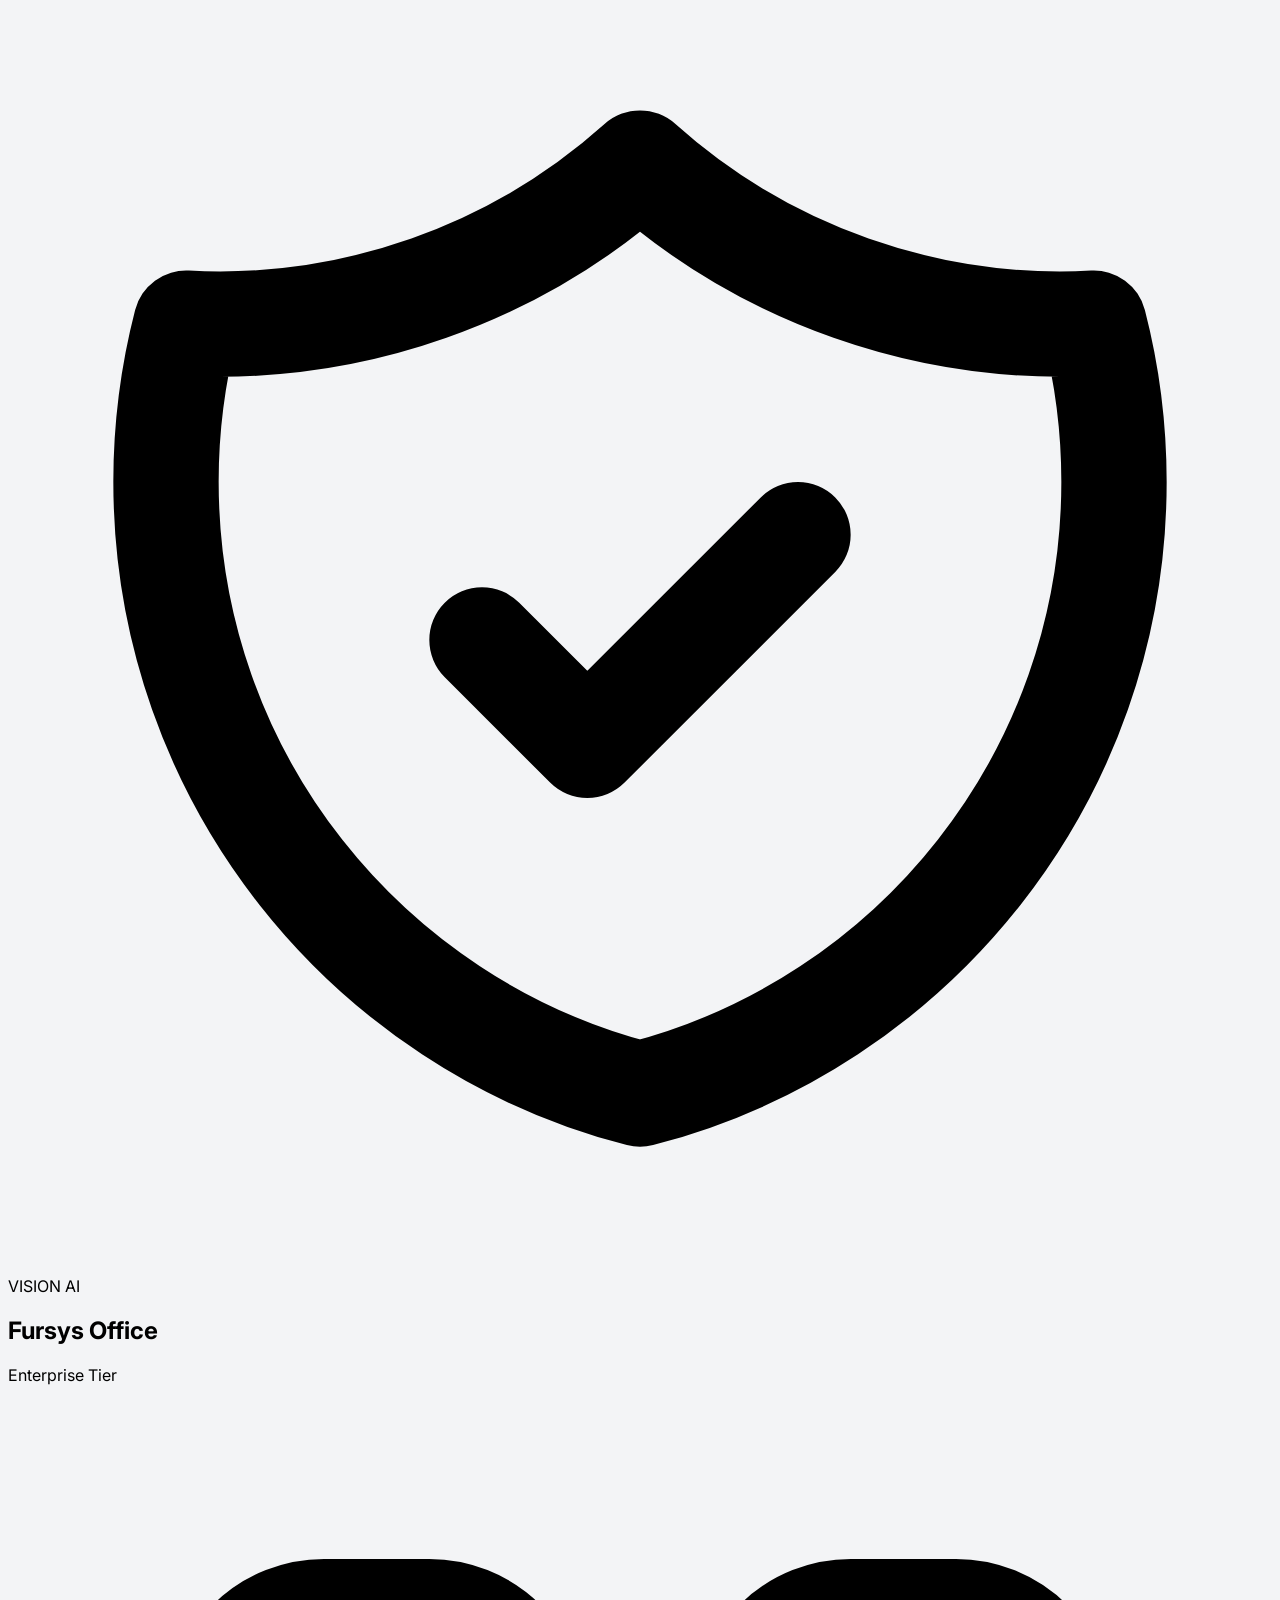
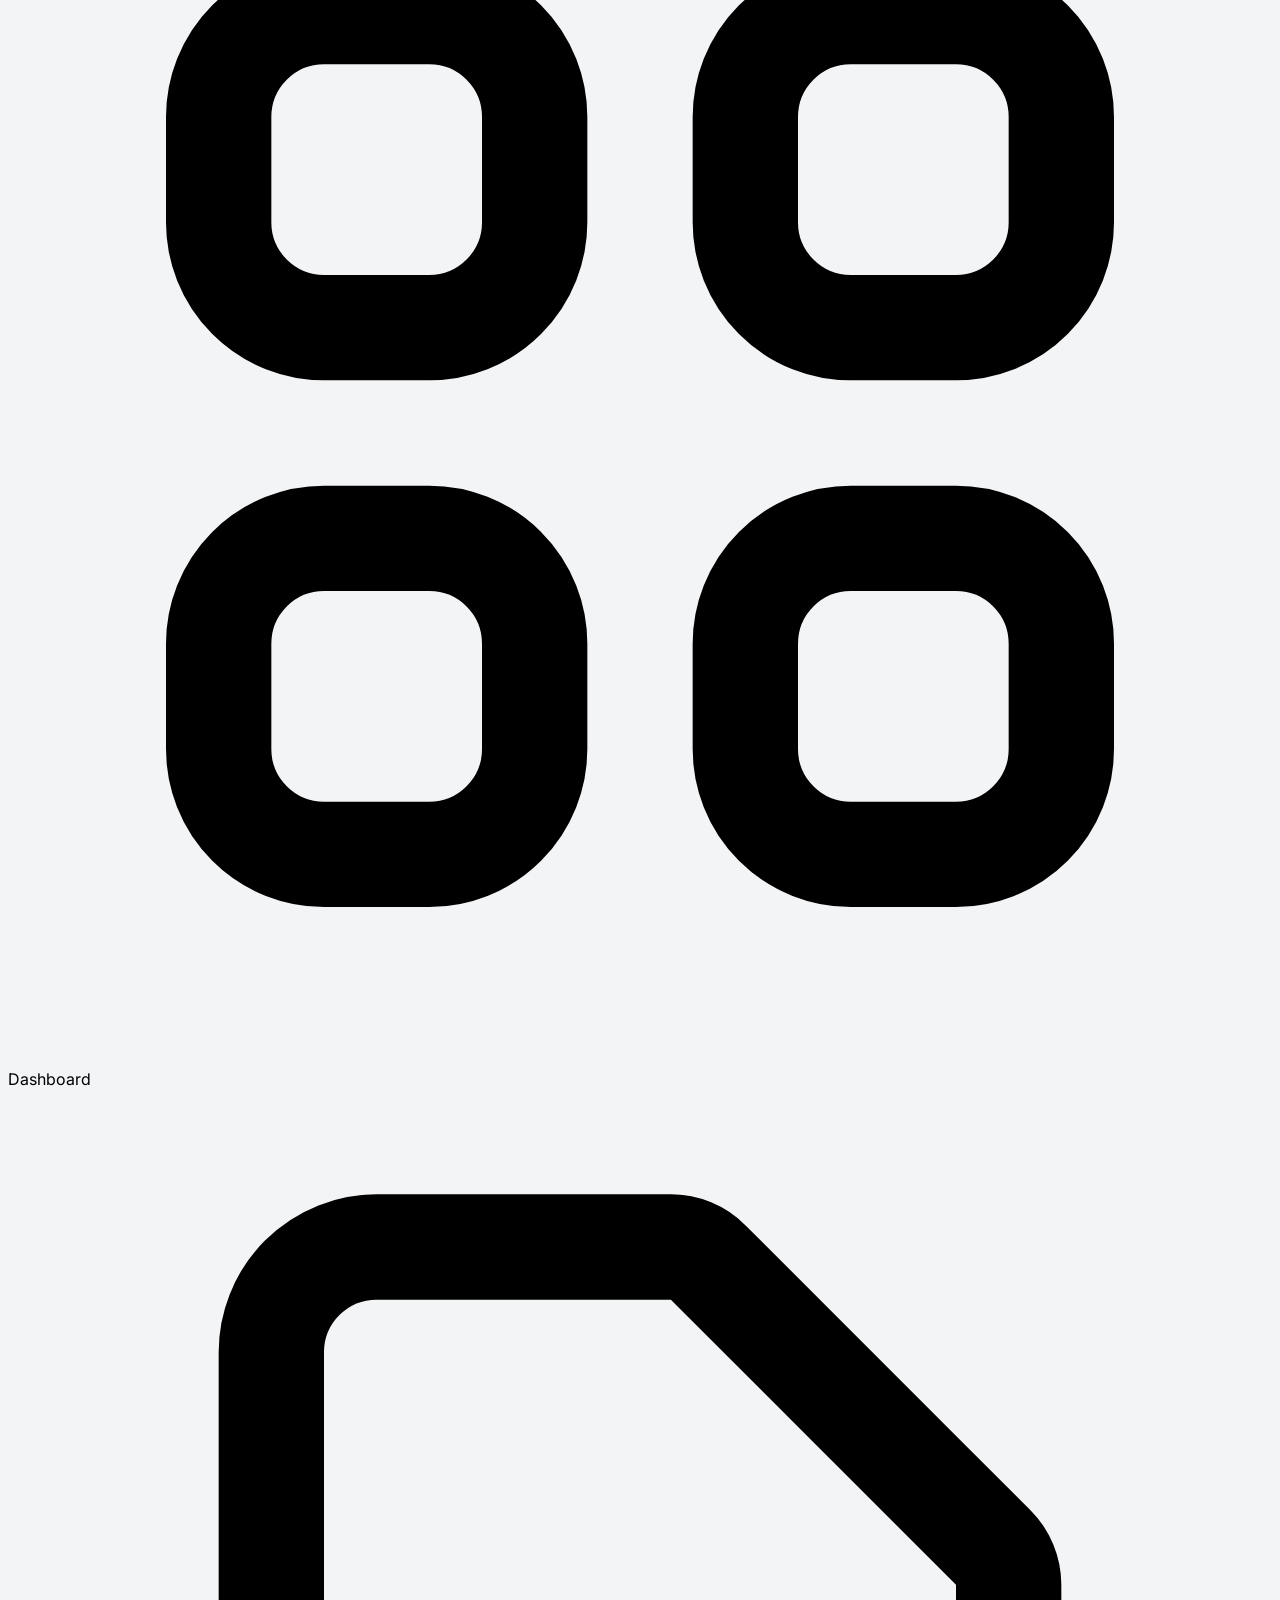
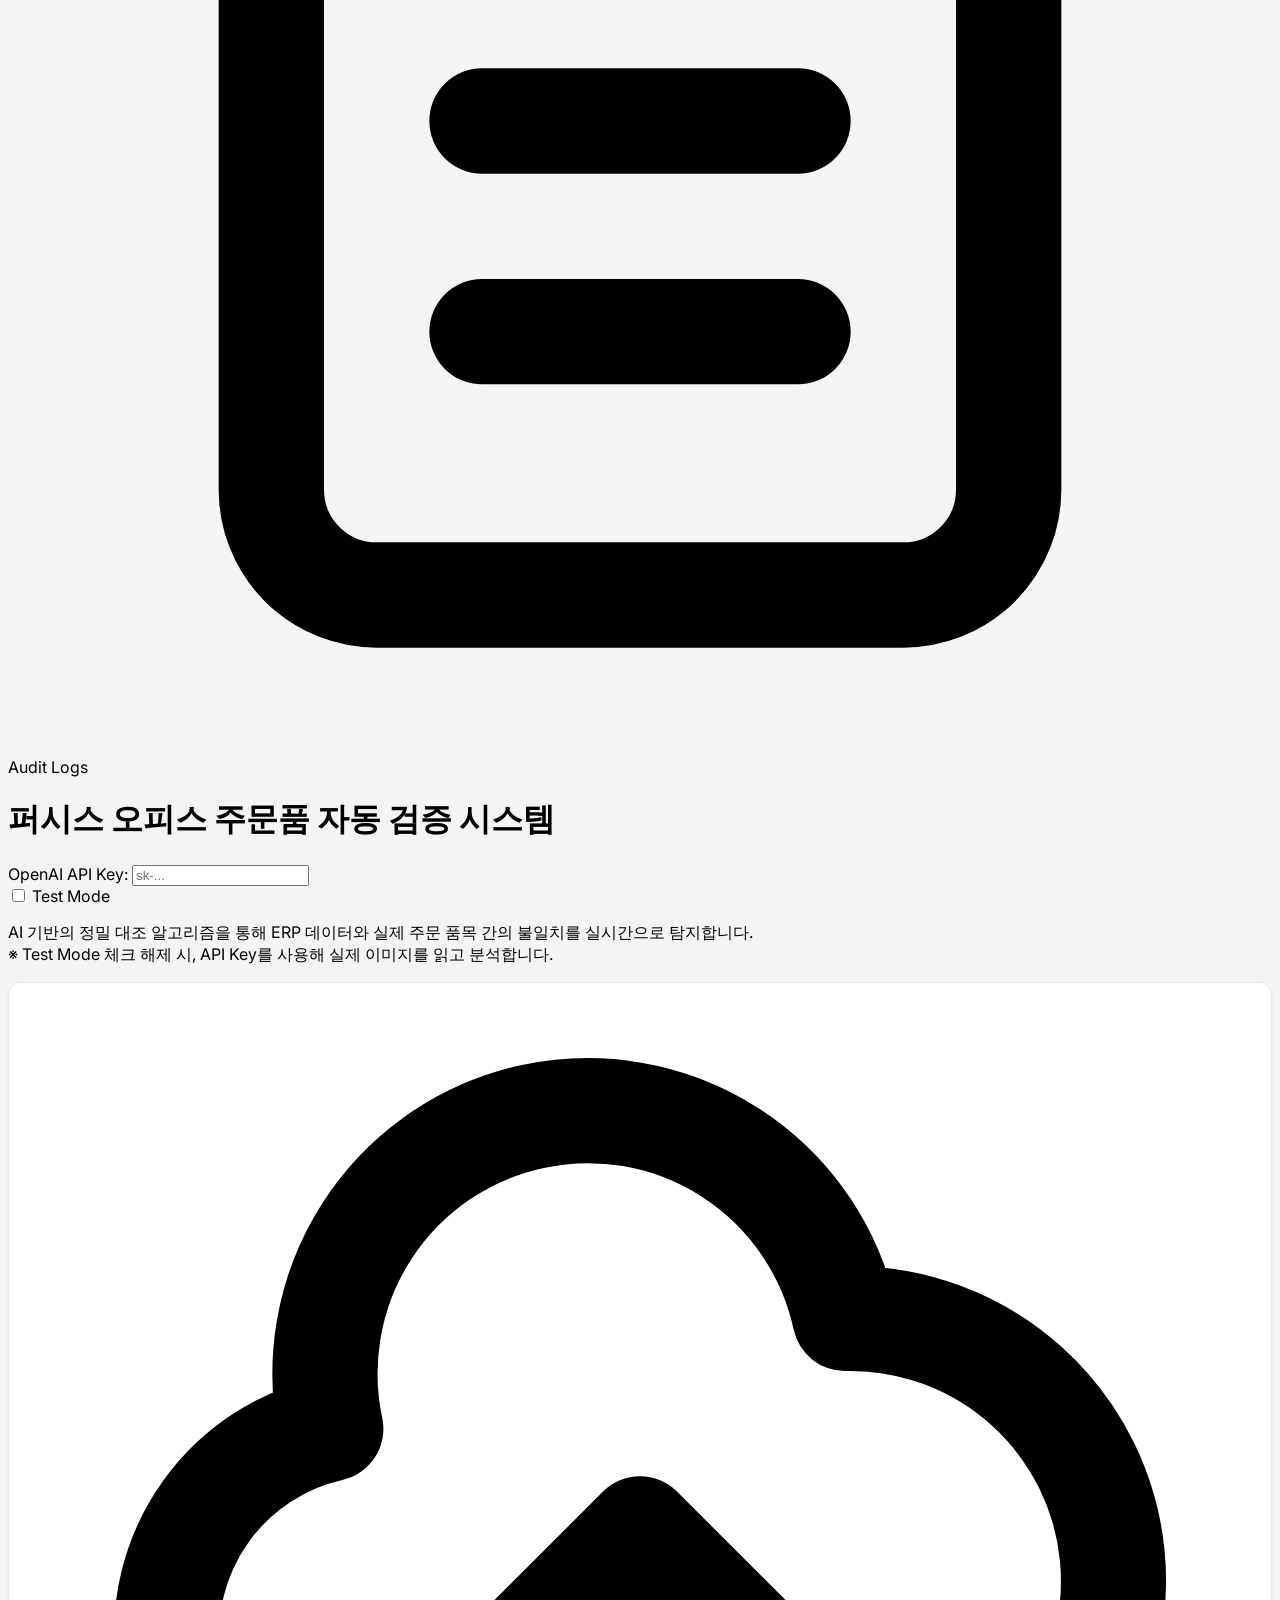
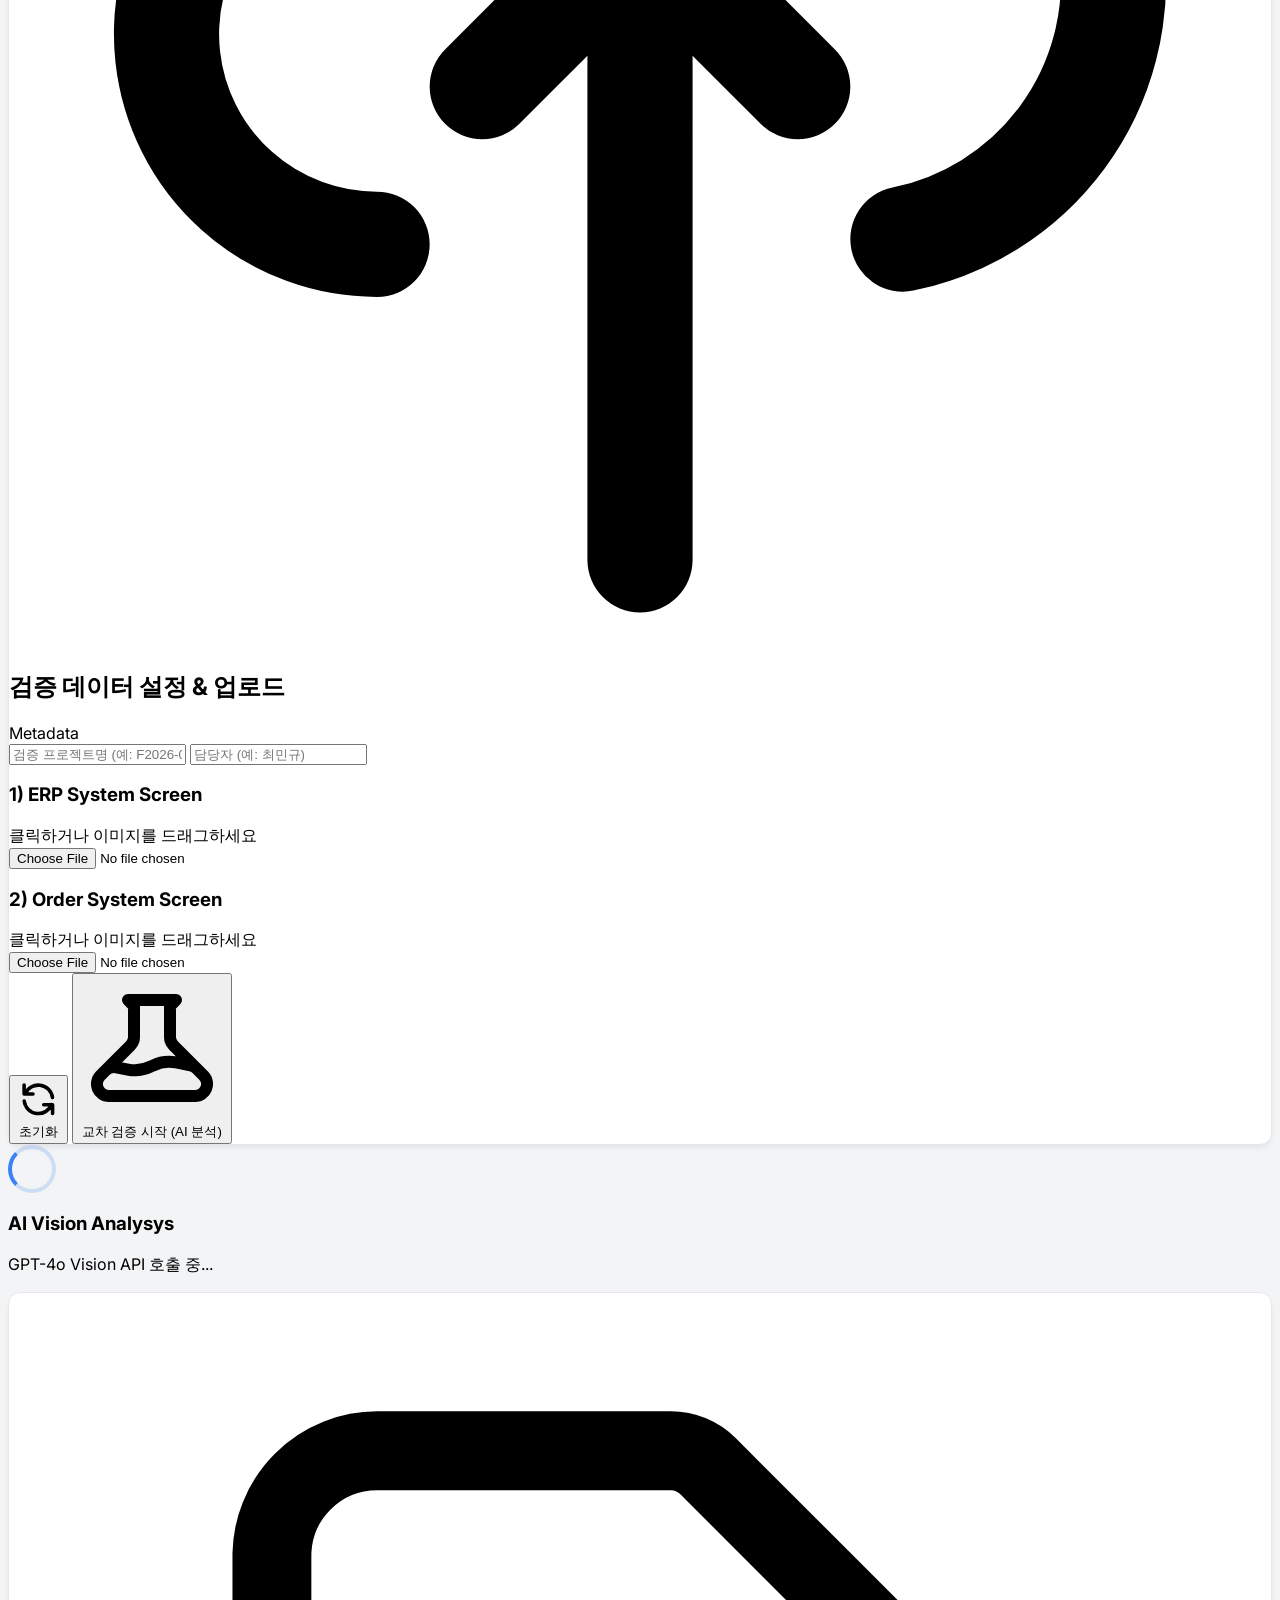
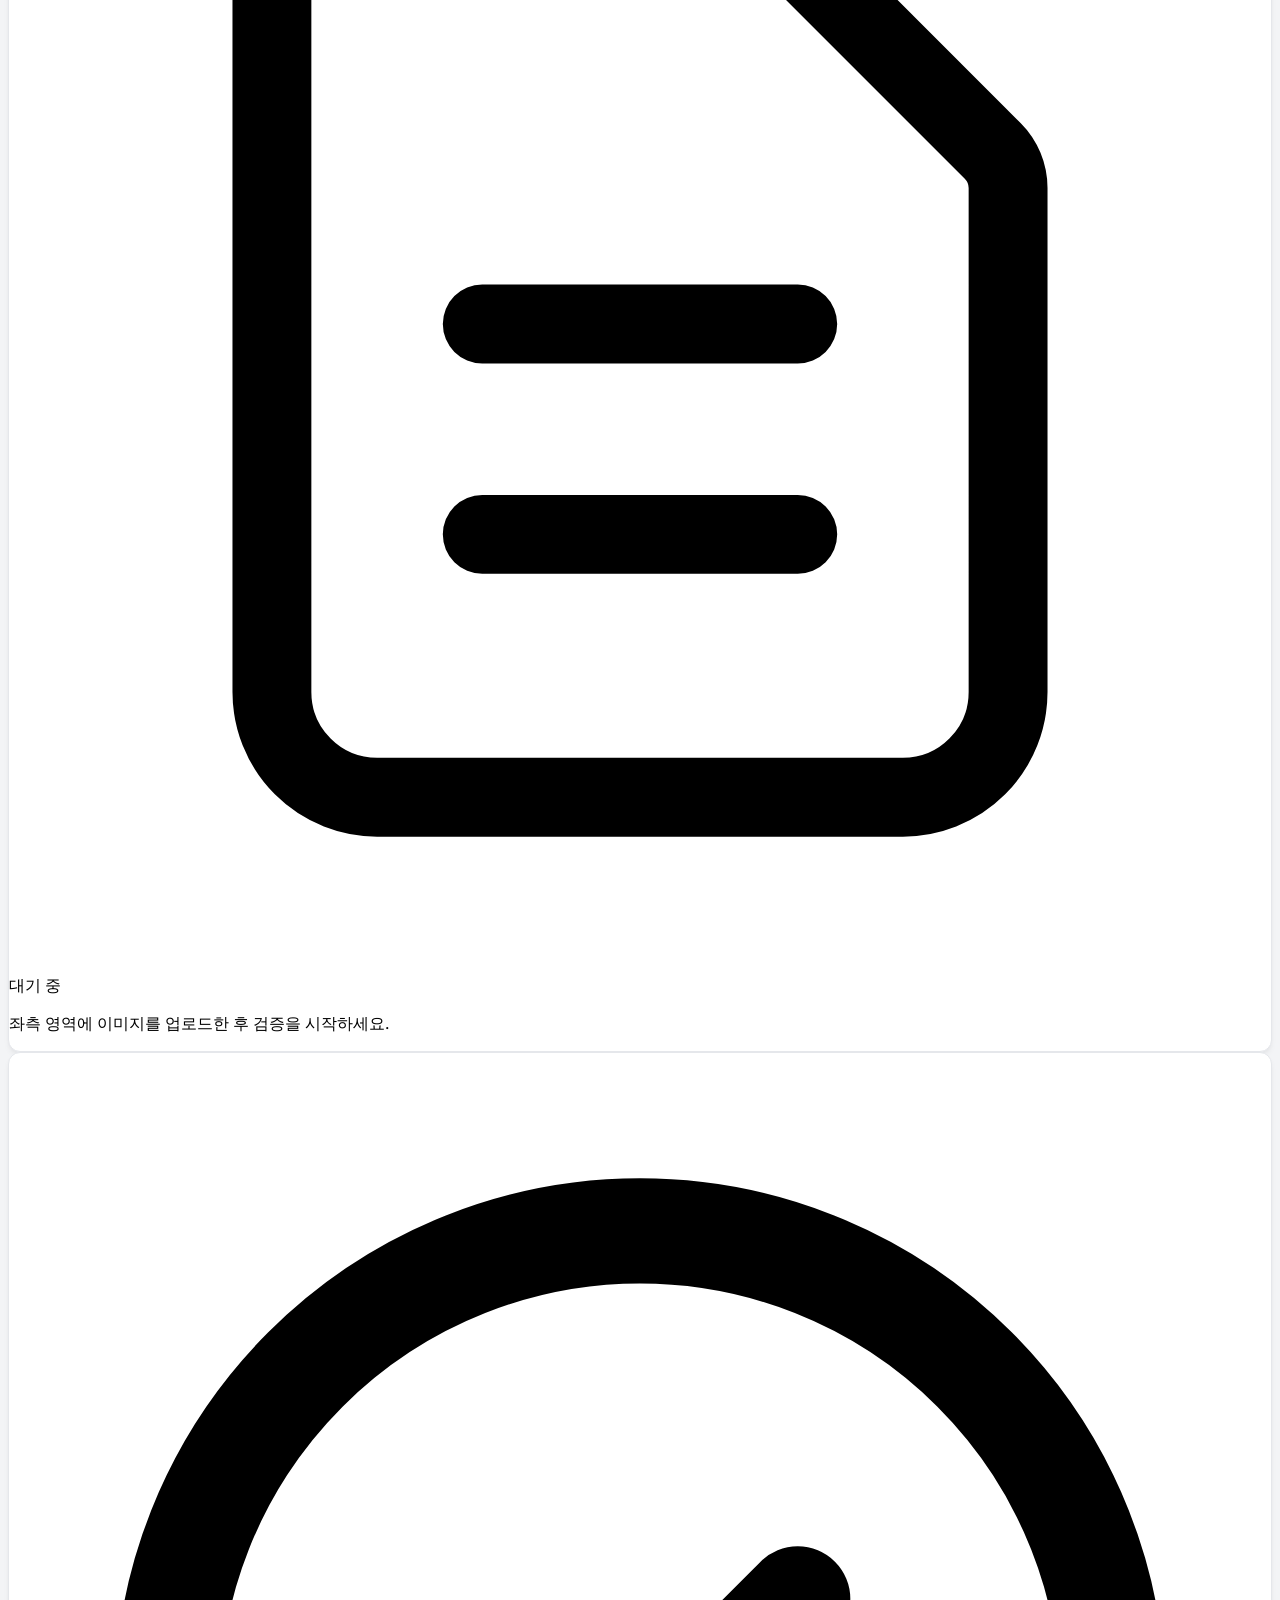
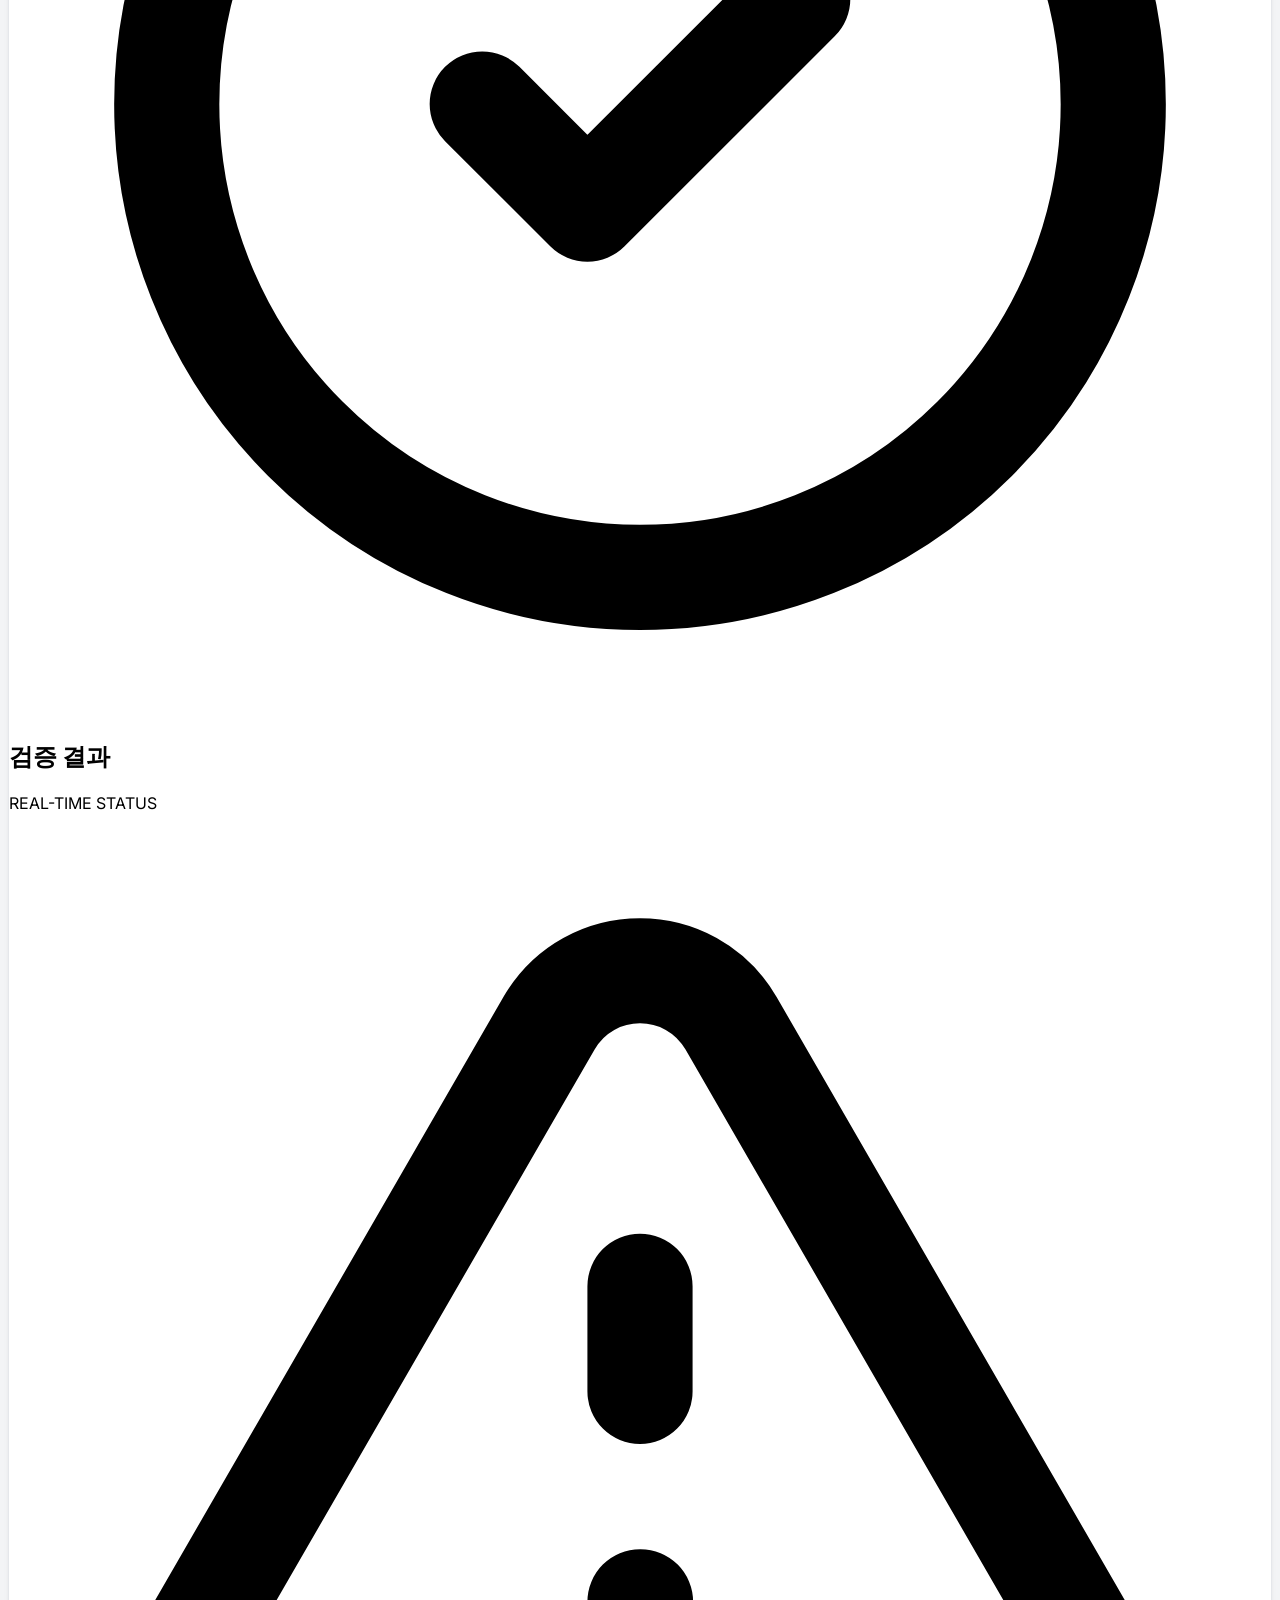
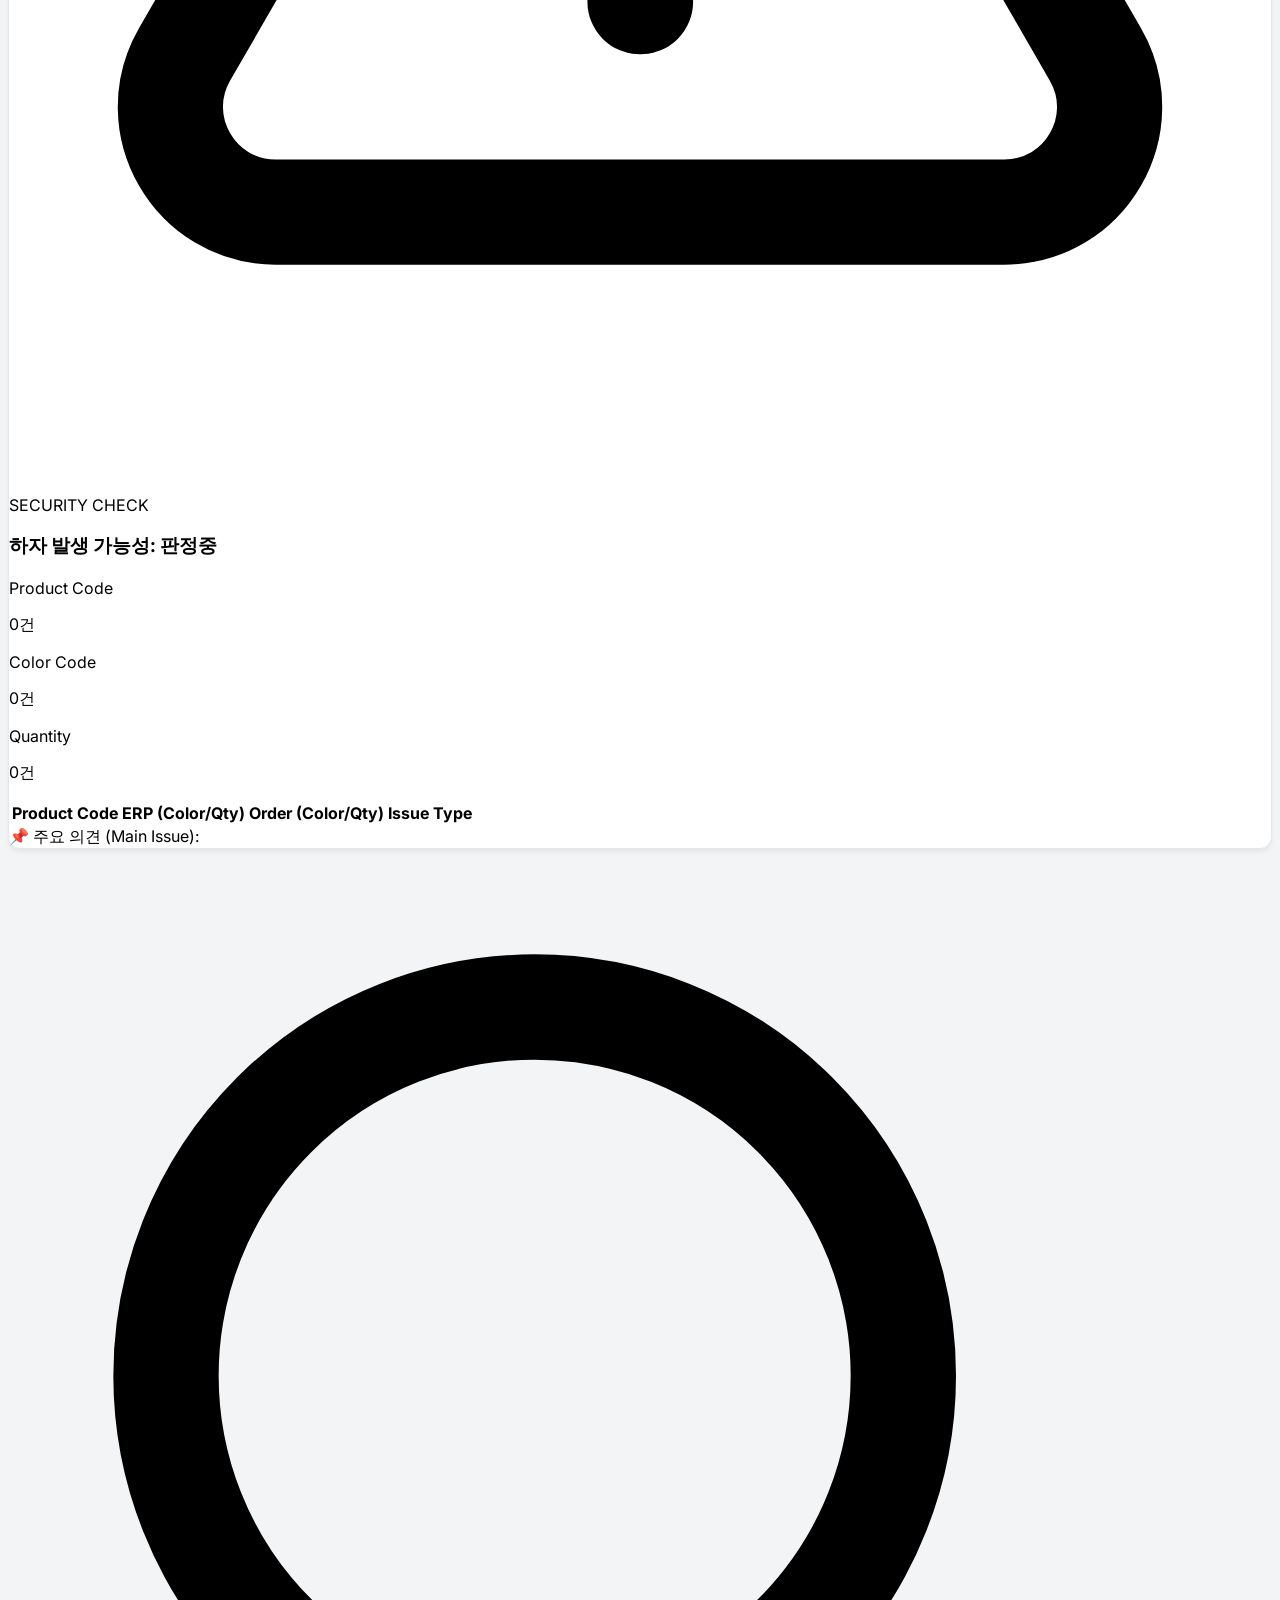
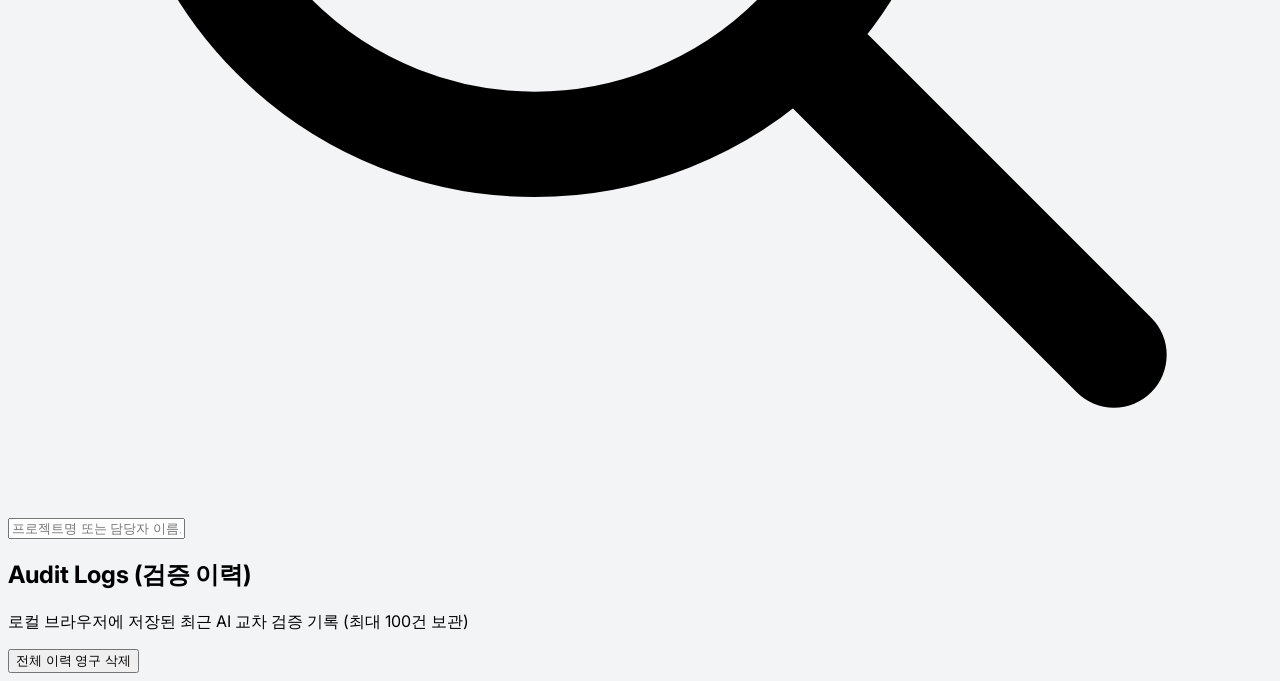
==== commit 7651280a: "Add files via upload" ====
--- a/validation_app.html
+++ b/validation_app.html
@@ -35,11 +35,11 @@
             <p class="text-xs text-blue-400 font-medium">Enterprise Tier</p>
         </div>
         <nav class="flex-1 px-4 py-6 space-y-2">
-            <a href="#" class="flex items-center gap-3 px-3 py-2.5 bg-blue-600/20 text-blue-400 rounded-lg font-medium transition-colors">
+            <a onclick="showView('viewDashboard')" id="navDashboard" class="flex items-center gap-3 px-3 py-2.5 bg-blue-600/20 text-blue-400 rounded-lg font-medium transition-colors cursor-pointer">
                 <svg class="w-5 h-5" fill="none" stroke="currentColor" viewBox="0 0 24 24"><path stroke-linecap="round" stroke-linejoin="round" stroke-width="2" d="M4 6a2 2 0 012-2h2a2 2 0 012 2v2a2 2 0 01-2 2H6a2 2 0 01-2-2V6zM14 6a2 2 0 012-2h2a2 2 0 012 2v2a2 2 0 01-2 2h-2a2 2 0 01-2-2V6zM4 16a2 2 0 012-2h2a2 2 0 012 2v2a2 2 0 01-2 2H6a2 2 0 01-2-2v-2zM14 16a2 2 0 012-2h2a2 2 0 012 2v2a2 2 0 01-2 2h-2a2 2 0 01-2-2v-2z"></path></svg>
                 Dashboard
             </a>
-            <a href="#" class="flex items-center gap-3 px-3 py-2.5 text-slate-300 hover:text-white hover:bg-slate-800 rounded-lg font-medium transition-colors">
+            <a onclick="showView('viewAuditLogs')" id="navAuditLogs" class="flex items-center gap-3 px-3 py-2.5 text-slate-300 hover:text-white hover:bg-slate-800 rounded-lg font-medium transition-colors cursor-pointer">
                 <svg class="w-5 h-5" fill="none" stroke="currentColor" viewBox="0 0 24 24"><path stroke-linecap="round" stroke-linejoin="round" stroke-width="2" d="M9 12h6m-6 4h6m2 5H7a2 2 0 01-2-2V5a2 2 0 012-2h5.586a1 1 0 01.707.293l5.414 5.414a1 1 0 01.293.707V19a2 2 0 01-2 2z"></path></svg>
                 Audit Logs
             </a>
@@ -55,7 +55,7 @@
             <div class="flex items-center gap-4 bg-slate-50 px-4 py-1.5 rounded-lg border border-slate-200">
                 <div class="flex items-center gap-2">
                     <span class="text-sm font-medium text-slate-600">OpenAI API Key:</span>
-                    <input type="password" id="apiKey" value="sk-proj-Irq3zcS0iQ-uSvPTQqe6SojhZjcf-9BhnZn03sQmX89NorPswQ5tJcXbMPWddncn6V0eUKNVyUT3BlbkFi6zCu1A--MM29_T1lo4DQ73Drd76hUXuAlOsYDL_jWELX93Gfb3TnZlK77PsZMhw8z9_jQR7SEA" class="border border-slate-300 rounded px-2 py-1 text-sm w-48 focus:ring-1 focus:ring-blue-500 focus:outline-none bg-white">
+                    <input type="password" id="apiKey" value="" placeholder="sk-..." class="border border-slate-300 rounded px-2 py-1 text-sm w-48 focus:ring-1 focus:ring-blue-500 focus:outline-none bg-white">
                 </div>
                 <div class="w-px h-6 bg-slate-300"></div>
                 <label class="flex items-center gap-2 cursor-pointer group">
@@ -74,15 +74,21 @@
                 <span class="text-sm text-blue-500 bg-blue-50 px-2 py-0.5 rounded mt-1 inline-block border border-blue-100">※ Test Mode 체크 해제 시, API Key를 사용해 실제 이미지를 읽고 분석합니다.</span>
             </p>
 
-            <div class="grid grid-cols-1 lg:grid-cols-2 gap-8 items-start">
+            <div id="viewDashboard" class="grid grid-cols-1 lg:grid-cols-2 gap-8 items-start">
                 <!-- Left Column: Upload -->
                 <section class="glass-panel p-6 flex flex-col h-full">
                     <div class="flex items-center justify-between mb-5 border-b border-slate-100 pb-3">
                         <h2 class="text-lg font-bold flex items-center gap-2 text-slate-800">
                             <svg class="w-5 h-5 text-blue-500" fill="none" stroke="currentColor" viewBox="0 0 24 24"><path stroke-linecap="round" stroke-linejoin="round" stroke-width="2" d="M7 16a4 4 0 01-.88-7.903A5 5 0 1115.9 6L16 6a5 5 0 011 9.9M15 13l-3-3m0 0l-3 3m3-3v12"></path></svg>
-                            검증 데이터 업로드
+                            검증 데이터 설정 & 업로드
                         </h2>
-                        <span class="text-xs font-bold text-blue-600 bg-blue-50 px-2 py-1 rounded-full uppercase tracking-wide border border-blue-100">Required 2/2</span>
+                        <span class="text-xs font-bold text-blue-600 bg-blue-50 px-2 py-1 rounded-full uppercase tracking-wide border border-blue-100">Metadata</span>
+                    </div>
+
+                    <!-- Metadata Inputs placed correctly inside panel -->
+                    <div class="flex gap-3 mb-5">
+                        <input type="text" id="auditTitle" placeholder="검증 프로젝트명 (예: F2026-03-00-086)" class="w-2/3 border border-slate-300 rounded-lg px-3 py-2 text-sm text-slate-700 focus:ring-2 focus:ring-blue-500 focus:outline-none bg-white font-bold placeholder-slate-400 shadow-inner">
+                        <input type="text" id="auditManager" placeholder="담당자 (예: 최민규)" class="w-1/3 border border-slate-300 rounded-lg px-3 py-2 text-sm text-slate-700 focus:ring-2 focus:ring-blue-500 focus:outline-none bg-white font-bold placeholder-slate-400 shadow-inner">
                     </div>
 
                     <div class="space-y-4 flex-1">
@@ -191,12 +197,39 @@
 
                         <!-- Main Issue Explanation -->
                         <div class="bg-slate-50 rounded-lg border border-slate-200 p-4 text-sm text-slate-700 leading-relaxed font-medium">
-                            <span class="font-bold text-slate-900 inline-block mb-1">📌 주요 의견 (Main Issue):</span><br>
-                            <span id="resCause"></span>
+                            <div class="font-bold text-slate-900 mb-2 border-b border-slate-200 pb-2">📌 주요 의견 (Main Issue):</div>
+                            <div id="resCause" class="whitespace-pre-wrap max-h-48 overflow-y-auto pr-2"></div>
                         </div>
                     </div>
                 </section>
             </div>
+        </div> <!-- end viewDashboard -->
+
+        <!-- Audit Logs View -->
+        <div id="viewAuditLogs" class="hidden p-8 max-w-7xl mx-auto w-full space-y-4">
+            <!-- Search Bar -->
+            <div class="relative w-full mb-2">
+                <div class="absolute inset-y-0 left-0 pl-3 flex items-center pointer-events-none">
+                    <svg class="w-5 h-5 text-slate-400" fill="none" stroke="currentColor" viewBox="0 0 24 24"><path stroke-linecap="round" stroke-linejoin="round" stroke-width="2" d="M21 21l-6-6m2-5a7 7 0 11-14 0 7 7 0 0114 0z"></path></svg>
+                </div>
+                <input type="text" id="searchLogs" oninput="renderAuditLogs()" placeholder="프로젝트명 또는 담당자 이름으로 검색..." class="w-full pl-10 pr-4 py-3 border border-slate-300 rounded-xl focus:ring-2 focus:ring-blue-500 focus:outline-none bg-white shadow-sm text-slate-700 font-medium">
+            </div>
+
+            <div class="flex items-center justify-between mt-4 mb-2">
+                <div>
+                    <h2 class="text-2xl font-bold text-slate-800">Audit Logs (검증 이력)</h2>
+                    <p class="text-slate-500 mt-1">로컬 브라우저에 저장된 최근 AI 교차 검증 기록 (최대 100건 보관)</p>
+                </div>
+                <button onclick="clearAuditLogs()" class="text-sm font-bold text-red-500 hover:bg-red-50 hover:text-red-700 bg-white border border-red-200 px-4 py-2 rounded-lg transition-colors shadow-sm">
+                    전체 이력 영구 삭제
+                </button>
+            </div>
+            
+            <div id="auditList" class="space-y-4">
+                <!-- Logs will be populated here by Javascript -->
+            </div>
+        </div>
+        
         </div>
     </main>
 
@@ -204,6 +237,210 @@
         let erpBase64 = null;
         let orderBase64 = null;
 
+        // --- IndexedDB Setup ---
+        const DB_NAME = 'fursysValidationDB';
+        const STORE_NAME = 'auditLogs';
+        let db;
+
+        function initDB() {
+            return new Promise((resolve, reject) => {
+                const request = indexedDB.open(DB_NAME, 1);
+                request.onupgradeneeded = (e) => {
+                    db = e.target.result;
+                    if (!db.objectStoreNames.contains(STORE_NAME)) {
+                        db.createObjectStore(STORE_NAME, { keyPath: 'id' });
+                    }
+                };
+                request.onsuccess = (e) => { db = e.target.result; resolve(db); };
+                request.onerror = (e) => reject(e);
+            });
+        }
+
+        async function saveToDB(record) {
+            if (!db) await initDB();
+            return new Promise((resolve, reject) => {
+                const tx = db.transaction(STORE_NAME, 'readwrite');
+                tx.objectStore(STORE_NAME).add(record);
+                tx.oncomplete = () => {
+                    // Check count to drop old entries if > 100
+                    const countReq = db.transaction(STORE_NAME).objectStore(STORE_NAME).count();
+                    countReq.onsuccess = () => {
+                        if (countReq.result > 100) {
+                            const curReq = db.transaction(STORE_NAME, 'readwrite').objectStore(STORE_NAME).openCursor();
+                            curReq.onsuccess = (e) => {
+                                const cursor = e.target.result;
+                                if (cursor) { cursor.delete(); } // Delete oldest (smallest ID)
+                            };
+                        }
+                        resolve();
+                    };
+                };
+                tx.onerror = () => reject();
+            });
+        }
+
+        async function getAllFromDB() {
+            if (!db) await initDB();
+            return new Promise((resolve, reject) => {
+                const tx = db.transaction(STORE_NAME, 'readonly');
+                const req = tx.objectStore(STORE_NAME).getAll();
+                req.onsuccess = () => resolve(req.result.sort((a, b) => b.id - a.id));
+                req.onerror = () => reject();
+            });
+        }
+
+        async function clearDB() {
+            if (!db) await initDB();
+            return new Promise((resolve) => {
+                const tx = db.transaction(STORE_NAME, 'readwrite');
+                tx.objectStore(STORE_NAME).clear();
+                tx.oncomplete = () => resolve();
+            });
+        }
+
+        async function getRecord(id) {
+            if (!db) await initDB();
+            return new Promise((resolve) => {
+                const tx = db.transaction(STORE_NAME, 'readonly');
+                const req = tx.objectStore(STORE_NAME).get(Number(id));
+                req.onsuccess = () => resolve(req.result);
+            });
+        }
+
+        // --- Audit Logs Logic ---
+        async function saveToAuditLog(resultObj, codeCount, colorCount, qtyCount, summaryText) {
+            const title = document.getElementById('auditTitle').value.trim() || '미지정 검증 프로젝트';
+            const manager = document.getElementById('auditManager').value.trim() || '담당자 미지정';
+            const logEntry = {
+                id: Date.now(),
+                date: new Date().toLocaleString(),
+                title: title,
+                manager: manager,
+                level: resultObj.finalVerdict.level,
+                codeCount, colorCount, qtyCount,
+                summary: summaryText,
+                erpBase64: erpBase64,
+                orderBase64: orderBase64,
+                resultObj: resultObj
+            };
+            await saveToDB(logEntry);
+        }
+
+        async function renderAuditLogs() {
+            const allLogs = await getAllFromDB();
+            const searchStr = document.getElementById('searchLogs') ? document.getElementById('searchLogs').value.toLowerCase().trim() : '';
+            
+            const logs = allLogs.filter(log => {
+                if(!searchStr) return true;
+                const matchTitle = log.title && log.title.toLowerCase().includes(searchStr);
+                const matchManager = log.manager && log.manager.toLowerCase().includes(searchStr);
+                return matchTitle || matchManager;
+            });
+
+            const container = document.getElementById('auditList');
+            container.innerHTML = '';
+            if(logs.length === 0) {
+                if(searchStr) {
+                    container.innerHTML = '<div class="glass-panel p-10 text-center text-slate-400 font-medium">검색어와 일치하는 검증 이력이 없습니다.</div>';
+                } else {
+                    container.innerHTML = '<div class="glass-panel p-10 text-center text-slate-400 font-medium">아직 저장된 검증 이력이 없습니다.</div>';
+                }
+                return;
+            }
+            logs.forEach(log => {
+                const bdgCode = log.codeCount > 0 ? `<span class="bg-red-100 text-red-700 px-2.5 py-1 rounded text-xs font-bold shadow-sm">코드불일치 ${log.codeCount}</span>` : '';
+                const bdgCol = log.colorCount > 0 ? `<span class="bg-red-100 text-red-700 px-2.5 py-1 rounded text-xs font-bold shadow-sm">색상불일치 ${log.colorCount}</span>` : '';
+                const bdgQty = log.qtyCount > 0 ? `<span class="bg-red-100 text-red-700 px-2.5 py-1 rounded text-xs font-bold shadow-sm">수량불일치 ${log.qtyCount}</span>` : '';
+                const badgeHtml = (bdgCode || bdgCol || bdgQty) ? `${bdgCode} ${bdgCol} ${bdgQty}` : `<span class="bg-emerald-100 text-emerald-700 px-2.5 py-1 rounded text-xs font-bold shadow-sm">일치 (정상)</span>`;
+                
+                const tr = `
+                <div onclick="loadHistoricRecord(${log.id})" class="glass-panel p-6 hover:border-blue-400 hover:shadow-md hover:-translate-y-0.5 transition-all rounded-xl border border-blue-100 cursor-pointer group">
+                    <div class="flex flex-col gap-2">
+                        <div class="flex justify-between items-start">
+                            <div>
+                                <h3 class="font-bold text-lg text-slate-800 group-hover:text-blue-700 transition-colors">${log.title}</h3>
+                                <div class="text-sm font-medium text-slate-500 mt-2 flex items-center gap-4">
+                                    <span class="flex items-center gap-1"><svg class="w-4 h-4" fill="none" stroke="currentColor" viewBox="0 0 24 24"><path stroke-linecap="round" stroke-linejoin="round" stroke-width="2" d="M16 7a4 4 0 11-8 0 4 4 0 018 0zM12 14a7 7 0 00-7 7h14a7 7 0 00-7-7z"></path></svg>${log.manager}</span>
+                                    <span class="flex items-center gap-1"><svg class="w-4 h-4 text-blue-500" fill="none" stroke="currentColor" viewBox="0 0 24 24"><path stroke-linecap="round" stroke-linejoin="round" stroke-width="2" d="M12 8v4l3 3m6-3a9 9 0 11-18 0 9 9 0 0118 0z"></path></svg>${log.date}</span>
+                                </div>
+                            </div>
+                            <div class="flex gap-2 items-center">
+                                ${badgeHtml}
+                                <button onclick="deleteHistoricRecord(${log.id}, event)" class="p-1.5 text-slate-300 hover:text-red-500 hover:bg-red-50 rounded transition-colors ml-2" title="이 기록 개별 삭제">
+                                    <svg class="w-5 h-5" fill="none" stroke="currentColor" viewBox="0 0 24 24"><path stroke-linecap="round" stroke-linejoin="round" stroke-width="2" d="M19 7l-.867 12.142A2 2 0 0116.138 21H7.862a2 2 0 01-1.995-1.858L5 7m5 4v6m4-6v6m1-10V4a1 1 0 00-1-1h-4a1 1 0 00-1 1v3M4 7h16"></path></svg>
+                                </button>
+                            </div>
+                        </div>
+                    </div>
+                </div>`;
+                container.innerHTML += tr;
+            });
+        }
+        
+        async function clearAuditLogs() {
+            if(confirm("모든 검증 이력을 영구 삭제하시겠습니까? (이 작업은 되돌릴 수 없습니다.)")) {
+                await clearDB();
+                renderAuditLogs();
+            }
+        }
+
+        async function deleteHistoricRecord(id, event) {
+            if (event) event.stopPropagation(); // Stop clicking card background
+            if(confirm("이 검증 기록을 삭제하시겠습니까?")) {
+                if (!db) await initDB();
+                await new Promise((resolve) => {
+                    const tx = db.transaction(STORE_NAME, 'readwrite');
+                    tx.objectStore(STORE_NAME).delete(Number(id));
+                    tx.oncomplete = () => resolve();
+                });
+                renderAuditLogs();
+            }
+        }
+
+        async function loadHistoricRecord(id) {
+            const log = await getRecord(id);
+            if(!log) return;
+            
+            // Populate Inputs
+            document.getElementById('auditTitle').value = log.title;
+            document.getElementById('auditManager').value = log.manager;
+
+            // Populate Previews natively
+            erpBase64 = log.erpBase64;
+            orderBase64 = log.orderBase64;
+            document.getElementById('erpPreview').src = erpBase64;
+            document.getElementById('erpPreview').classList.remove('hidden');
+            document.getElementById('erpPlaceholder').classList.add('hidden');
+            
+            document.getElementById('orderPreview').src = orderBase64;
+            document.getElementById('orderPreview').classList.remove('hidden');
+            document.getElementById('orderPlaceholder').classList.add('hidden');
+
+            // Render Table (reusing logic, skipping save trigger)
+            await renderOutputTableData(log.resultObj, false);
+
+            showView('viewDashboard');
+        }
+
+        // --- Navigation Logic ---
+        function showView(id) {
+            document.getElementById('viewDashboard').classList.add('hidden');
+            document.getElementById('viewAuditLogs').classList.add('hidden');
+            document.getElementById(id).classList.remove('hidden');
+            
+            // Tab visual state sync
+            document.getElementById('navDashboard').className = id === 'viewDashboard' 
+                ? "flex items-center gap-3 px-3 py-2.5 bg-blue-600/20 text-blue-400 rounded-lg font-medium transition-colors cursor-pointer" 
+                : "flex items-center gap-3 px-3 py-2.5 text-slate-300 hover:text-white hover:bg-slate-800 rounded-lg font-medium transition-colors cursor-pointer";
+            
+            document.getElementById('navAuditLogs').className = id === 'viewAuditLogs' 
+                ? "flex items-center gap-3 px-3 py-2.5 bg-blue-600/20 text-blue-400 rounded-lg font-medium transition-colors cursor-pointer" 
+                : "flex items-center gap-3 px-3 py-2.5 text-slate-300 hover:text-white hover:bg-slate-800 rounded-lg font-medium transition-colors cursor-pointer";
+                
+            if(id === 'viewAuditLogs') renderAuditLogs();
+        }
+
+        // --- Base Logic ---
         function setupFile(idInput, idPreview, idPlace) {
             document.getElementById(idInput).addEventListener('change', e => {
                 if(e.target.files && e.target.files[0]) {
@@ -224,6 +461,8 @@
         setupFile('orderFile', 'orderPreview', 'orderPlaceholder');
 
         document.getElementById('resetBtn').addEventListener('click', () => {
+            document.getElementById('auditTitle').value = '';
+            document.getElementById('auditManager').value = '';
             erpBase64 = null; orderBase64 = null;
             document.getElementById('erpFile').value = '';
             document.getElementById('orderFile').value = '';
@@ -281,24 +520,55 @@
 - MUST pair rows between Image 1 and 2 exactly using either of these methods:
   Method 1: Order System's "기준 단품코드" exactly matches ERP's "기준 단품 코드".
   Method 2 (User Rule): If the string at the BEGINNING of Order System's "확정 제품명(한글)" matches the ERP's "기준 단품 코드" (e.g. Order Name "FGS0024A-형태-110V..." matches ERP Code "FGS0024A"), they are considered a SUCCESSFUL MATCH (Pass/합격).
-- If paired successfully by either method, the code mapping is '일치 (정상)'.
+- Once paired, DO NOT assume the result is '일치 (정상)'. You must proceed to the Validation Rule below.
 
 Validation Rule:
-Compare the Color and Quantity of the matched pairs based on their '기준 단품코드'. 
+1. Paired Items: STRICTLY compare Code, Color and Quantity.
+   If paired via Method 2 (Substituted Code matching rule, e.g., FGS0024A vs MCIFGS260001):
+      - You MUST pair them! DO NOT treat it as a standalone '추가됨'.
+      - Set 'productCode' to the ORIGINAL ERP Code (e.g., FGS0024A).
+      - Set 'erp' to the matched ERP Code/Color/Qty (e.g., "[FGS0024A] BKM / 2").
+      - Set 'order' to the Order Code/Color/Qty (e.g., "[MCIFGS260001] DCR / 2").
+      - Set issue to '코드 불일치 (변경됨)', and if Color differs add '및 색상 불일치', if Qty differs add '및 수량 불일치'.
+   If paired via Method 1 (Direct Code Match):
+      - If BOTH Color and Qty match exactly, issue must be '일치 (정상)'.
+      - If Color matches but Qty differs, issue must be '수량 불일치'.
+      - If Qty matches but Color differs, issue must be '색상 불일치'.
+      - If BOTH Color and Qty differ, issue must be '색상 및 수량 불일치'.
+2. UNPAIRED in Image 1 (Deleted): If an item is in ERP but NOT in Order System, MUST list as issue: '코드 불일치 (삭제됨)'. (erp: <color/qty>, order: '-')
+3. UNPAIRED in Image 2 (Added): If an item is in Order System but NOT in ERP, MUST list as issue: '코드 불일치 (추가됨)'. (erp: '-', order: '[<확정단품코드명>] <color/qty>')
+
+EXTRACTION GUIDANCE:
+- TABLE ALIGNMENT WARNING: Image 1 has NO vertical grid lines near the '구성수량' (Quantity) column, causing severe optical illusions! You MUST use the '번호' (No.) value as a strict vertical Y-coordinate anchor across the white space.
+- To prevent this illusion, you MUST first extract the entire table into 'step1_erp_raw_data'. Do NOT skip any rows! Trace a perfect horizontal line from the row number.
+- E.g., Anchor to Row 3 (FGD0000). Trace perfectly horizontally to the far right. The Qty is EXACTLY 3.
+- E.g., Anchor to Row 4 (FGD1000). The Qty is 2.
+- E.g., Anchor to Row 5 (FGD1000A). The Qty is 1.
+- E.g., Anchor to Row 8 (FGS1002K). Trace perfectly horizontally. The Qty is EXACTLY 1. 
+- EXTREME WARNING: '단품명칭' (Product Name) often contains trap numbers like '2개'. To avoid this trap, you MUST extract the Product Name into the 'name' field first, then look past it to the far right to find the bare isolated integer for 'qty'.
+- Double check every Color. Do NOT default to "일치 (정상)" if colors are different!
+- CRITICAL: process EVERY SINGLE ROW shown in both Images from top to very bottom. Do NOT skip items at the end of the table (length varies). If a table has 14 rows, your output must explicitly account for ALL 14 rows!
 
 Output ONLY a JSON object (no markdown, no extra text) with EXACT format:
 {
-  "errorSummary": { "codeMismatch": <int>, "colorMismatch": <int>, "quantityMismatch": <int> },
+  "step1_erp_raw_data": [
+    { "rowNum": 1, "code": "CA3401N", "color": "DB", "name": "멀티탭", "qty": 2 },
+    { "rowNum": 2, "code": "...", "color": "...", "name": "...", "qty": 0 }
+  ],
+  "step2_order_raw_data": [
+    { "code": "FGA9124", "color": "BKM", "name": "...", "qty": 1 }
+  ],
   "details": [
-     { "productCode": "<Image 1 기준 단품 코드>", "erp": "<ERP Color> / <ERP Qty>", "order": "[<확정단품코드명>] <Order Color> / <Order Qty>", "issue": "<Korean short desc, e.g., '코드 불일치', '색상 불일치', '수량 불일치', or '일치 (정상)'>" }
+     { "productCode": "<기준 단품 코드 or 확정단품코드>", "erp": "<ERP Color> / <ERP Qty> or '-'", "order": "[<확정단품코드명>] <Order Color> / <Order Qty> or '-'", "issue": "<Korean short desc, e.g., '코드 불일치 (삭제됨)', '코드 불일치 (추가됨)', '코드 불일치 (변경됨)', '색상 불일치', '수량 불일치', or '일치 (정상)'>" }
   ],
-  "finalVerdict": { "level": "<High/Medium/Low>", "cause": "<1-2 sentence Korean explanation. E.g. 확정 제품명(FGS0024A-...) 앞부분에 기준 단품코드가 명시되어 정상 매칭되었습니다.>" }
+  "finalVerdict": { "level": "<High/Medium/Low>" }
 }`;
                     const res = await fetch('https://api.openai.com/v1/chat/completions', {
                         method:'POST',
                         headers:{'Content-Type':'application/json', 'Authorization': `Bearer ${apiKey}`},
                         body:JSON.stringify({
                             model:"gpt-4o",
+                            response_format: { type: "json_object" },
                             messages:[
                                 {role:"system", content:prompt},
                                 {role:"user", content:[
@@ -308,7 +578,7 @@
                                     {type:"image_url", image_url:{url:orderBase64, detail:"high"}}
                                 ]}
                             ],
-                            max_tokens:800, temperature:0
+                            max_tokens:4000, temperature:0
                         })
                     });
                     if(!res.ok) { let err = await res.json(); throw new Error(err.error?.message||"API Error"); }
@@ -318,105 +588,149 @@
                     resultObj = JSON.parse(str);
                 }
 
-                // Re-calculate the counts based precisely on the details array to avoid AI hallucination!
-                let cCode=0, cColor=0, cQty=0;
-                if(resultObj.details && resultObj.details.length>0) {
-                    resultObj.details.forEach(d => {
-                        const isErr = d.issue.includes('불일치') || d.issue.toLowerCase().includes('mismatch') || (d.issue !== '일치 (정상)' && d.issue !== 'Matched');
-                        if(isErr) {
-                            if(d.issue.includes('코드') || d.issue.includes('누락') || d.issue.includes('추가')) cCode++;
-                            if(d.issue.includes('색상')) cColor++;
-                            if(d.issue.includes('수량')) cQty++;
-                            if(!d.issue.includes('코드') && !d.issue.includes('색상') && !d.issue.includes('수량') && !d.issue.includes('누락') && !d.issue.includes('추가')) cCode++;
-                        }
-                    });
-                }
-                resultObj.errorSummary = { codeMismatch: cCode, colorMismatch: cColor, quantityMismatch: cQty };
-
-                // Render result
-                document.getElementById('resCode').innerHTML = `${resultObj.errorSummary.codeMismatch}<span class="text-xs ml-0.5 text-slate-400">건</span>`;
-                document.getElementById('resColor').innerHTML = `${resultObj.errorSummary.colorMismatch}<span class="text-xs ml-0.5 text-slate-400">건</span>`;
-                document.getElementById('resQty').innerHTML = `${resultObj.errorSummary.quantityMismatch}<span class="text-xs ml-0.5 text-slate-400">건</span>`;
-                
-                // Color highlight for summary cards
-                ['Code', 'Color', 'Qty'].forEach(typ => {
-                    const key = typ.toLowerCase() + 'Mismatch';
-                    const el = document.getElementById('card' + typ);
-                    if(resultObj.errorSummary[key] > 0) {
-                        el.className = "border border-red-200 rounded-lg p-3 text-center bg-red-50 text-red-900";
-                        el.querySelector('p:last-child').classList.add('text-red-700');
-                    } else {
-                        el.className = "border border-slate-200 rounded-lg p-3 text-center bg-slate-50";
-                        el.querySelector('p:last-child').classList.remove('text-red-700');
-                    }
-                });
-
-                const tbody = document.getElementById('resultTableBody');
-                tbody.innerHTML = '';
-                let hasIssue = false;
-                if(resultObj.details && resultObj.details.length>0) {
-                    resultObj.details.forEach(d => {
-                        const isErr = d.issue.includes('불일치') || d.issue.toLowerCase().includes('mismatch') || (d.issue !== '일치 (정상)' && d.issue !== 'Matched');
-                        if(isErr) hasIssue = true;
-                        
-                        const tr = document.createElement('tr');
-                        tr.className = isErr ? "bg-red-50/50" : "hover:bg-slate-50 transition-colors";
-                        
-                        const badge = isErr 
-                            ? `<span class="bg-red-100 text-red-700 font-bold px-2 py-1 rounded text-xs border border-red-200 shadow-sm">${d.issue}</span>`
-                            : `<span class="bg-emerald-100 text-emerald-700 font-bold px-2 py-1 rounded text-xs border border-emerald-200 shadow-sm">${d.issue}</span>`;
-
-                        tr.innerHTML = `
-                            <td class="px-4 py-3 font-semibold text-slate-800">${d.productCode}</td>
-                            <td class="px-4 py-3">${d.erp}</td>
-                            <td class="px-4 py-3 ${isErr ? 'font-bold text-red-600' : 'font-medium text-emerald-600'}">${d.order}</td>
-                            <td class="px-4 py-3">${badge}</td>
-                        `;
-                        tbody.appendChild(tr);
-                    });
-                } else {
-                    tbody.innerHTML = `<tr><td colspan="4" class="px-4 py-8 text-center text-slate-400">No issues found. Everything perfectly matched.</td></tr>`;
-                }
-
-                const vBox = document.getElementById('verdictBox');
-                const vRisk = document.getElementById('verdictRisk');
-                const vIcon = document.getElementById('verdictIcon');
-                
-                if(resultObj.finalVerdict.level.includes('High') || hasIssue) {
-                    vBox.className = "rounded-xl p-4 mb-5 flex items-center gap-4 transition-colors bg-red-100 text-red-900 border border-red-200";
-                    vRisk.innerText = `하자 발생 가능성: 🚨 높음 (High Risk)`;
-                    vIcon.className = "w-6 h-6 text-red-600";
-                    vIcon.innerHTML = `<path stroke-linecap="round" stroke-linejoin="round" stroke-width="2" d="M12 9v2m0 4h.01m-6.938 4h13.856c1.54 0 2.502-1.667 1.732-3L13.732 4c-.77-1.333-2.694-1.333-3.464 0L3.34 16c-.77 1.333.192 3 1.732 3z"></path>`;
-                } else if(resultObj.finalVerdict.level.includes('Medium')) {
-                    vBox.className = "rounded-xl p-4 mb-5 flex items-center gap-4 transition-colors bg-orange-100 text-orange-900 border border-orange-200";
-                    vRisk.innerText = `하자 발생 가능성: ⚠️ 주의 (Medium Risk)`;
-                    vIcon.className = "w-6 h-6 text-orange-600";
-                } else {
-                    vBox.className = "rounded-xl p-4 mb-5 flex items-center gap-4 transition-colors bg-emerald-100 text-emerald-900 border border-emerald-200";
-                    vRisk.innerText = `하자 발생 가능성: ✅ 낮음 (Safe)`;
-                    vIcon.className = "w-6 h-6 text-emerald-600";
-                    vIcon.innerHTML = `<path stroke-linecap="round" stroke-linejoin="round" stroke-width="2" d="M5 13l4 4L19 7"></path>`;
-                }
-                
-                document.getElementById('resCause').innerText = resultObj.finalVerdict.cause;
-                
-                lSec.classList.add('hidden');
-                lSec.classList.remove('flex');
-                document.getElementById('resultCard').classList.remove('hidden');
-                document.getElementById('resultCard').classList.add('flex');
+                // Render everything dynamically to the Dashboard UI
+                await renderOutputTableData(resultObj, true);
 
             } catch(e) {
                 lSec.classList.add('hidden');
                 lSec.classList.remove('flex');
                 document.getElementById('initPlaceholder').classList.remove('hidden');
                 
-                if (e.message.includes('Failed to fetch') || e.name === 'TypeError') {
+                if (e.name === 'SyntaxError') {
+                    alert("AI가 결과를 분석 중 오류(포맷팅 실패)가 발생했습니다. 창을 새로고침하고 다시 시도해주세요.\n\n" + e.message);
+                } else if (e.message.includes('Failed to fetch') || e.name === 'TypeError') {
                     alert("OpenAI 서버와 통신할 수 없습니다. (네트워크/방화벽 문제)\n에러 내용: " + e.message);
                 } else {
                     alert("OpenAI API 에서 거절당했습니다!\n[정확한 에러 원인]:\n" + e.message + "\n\n(참고: Incorrect API key = 키 잘못입력, quota = 결제 반영 지연 또는 크레딧 부족)");
                 }
             }
         });
+
+        // --- Extracted Render Function for UI Resynchronization ---
+        async function renderOutputTableData(resultObj, isNewCheck) {
+            // Re-calculate the counts based precisely on the details array to avoid AI hallucination
+            let cCode=0, cColor=0, cQty=0;
+            if(resultObj.details && resultObj.details.length>0) {
+                resultObj.details.forEach(d => {
+                    const isErr = d.issue.includes('불일치') || d.issue.toLowerCase().includes('mismatch') || (d.issue !== '일치 (정상)' && d.issue !== 'Matched');
+                    if(isErr) {
+                        if(d.issue.includes('코드') || d.issue.includes('누락') || d.issue.includes('추가')) cCode++;
+                        if(d.issue.includes('색상')) cColor++;
+                        if(d.issue.includes('수량')) cQty++;
+                        if(!d.issue.includes('코드') && !d.issue.includes('색상') && !d.issue.includes('수량') && !d.issue.includes('누락') && !d.issue.includes('추가')) cCode++;
+                    }
+                });
+            }
+            resultObj.errorSummary = { codeMismatch: cCode, colorMismatch: cColor, quantityMismatch: cQty };
+
+            // Render top bar numeric badges
+            document.getElementById('resCode').innerHTML = `${resultObj.errorSummary.codeMismatch}<span class="text-xs ml-0.5 text-slate-400">건</span>`;
+            document.getElementById('resColor').innerHTML = `${resultObj.errorSummary.colorMismatch}<span class="text-xs ml-0.5 text-slate-400">건</span>`;
+            document.getElementById('resQty').innerHTML = `${resultObj.errorSummary.quantityMismatch}<span class="text-xs ml-0.5 text-slate-400">건</span>`;
+            
+            // Color highlight for numeric cards
+            ['Code', 'Color', 'Qty'].forEach(typ => {
+                const key = typ.toLowerCase() + 'Mismatch';
+                const el = document.getElementById('card' + typ);
+                if(resultObj.errorSummary[key] > 0) {
+                    el.className = "border border-red-200 rounded-lg p-3 text-center bg-red-50 text-red-900";
+                    el.querySelector('p:last-child').classList.add('text-red-700');
+                } else {
+                    el.className = "border border-slate-200 rounded-lg p-3 text-center bg-slate-50";
+                    el.querySelector('p:last-child').classList.remove('text-red-700');
+                }
+            });
+
+            // Rebuild the core comparison Results Table
+            const tbody = document.getElementById('resultTableBody');
+            tbody.innerHTML = '';
+            let hasIssue = false;
+            if(resultObj.details && resultObj.details.length>0) {
+                resultObj.details.forEach(d => {
+                    const isErr = d.issue.includes('불일치') || d.issue.toLowerCase().includes('mismatch') || (d.issue !== '일치 (정상)' && d.issue !== 'Matched');
+                    if(isErr) hasIssue = true;
+                    
+                    const tr = document.createElement('tr');
+                    tr.className = isErr ? "bg-red-50/50" : "hover:bg-slate-50 transition-colors";
+                    
+                    const badge = isErr 
+                        ? `<span class="bg-red-100 text-red-700 font-bold px-2 py-1 rounded text-xs border border-red-200 shadow-sm whitespace-nowrap">${d.issue}</span>`
+                        : `<span class="bg-emerald-100 text-emerald-700 font-bold px-2 py-1 rounded text-xs border border-emerald-200 shadow-sm whitespace-nowrap">${d.issue}</span>`;
+
+                    tr.innerHTML = `
+                        <td class="px-4 py-3 font-semibold text-slate-800">${d.productCode}</td>
+                        <td class="px-4 py-3 min-w-[120px]">${d.erp}</td>
+                        <td class="px-4 py-3 min-w-[150px] ${isErr ? 'font-bold text-red-600' : 'font-medium text-emerald-600'}">${d.order}</td>
+                        <td class="px-4 py-3 text-right">${badge}</td>
+                    `;
+                    tbody.appendChild(tr);
+                });
+            } else {
+                tbody.innerHTML = `<tr><td colspan="4" class="px-4 py-8 text-center text-slate-400">No issues found. Everything perfectly matched.</td></tr>`;
+            }
+
+            // Update main status VERDICT Box
+            const vBox = document.getElementById('verdictBox');
+            const vRisk = document.getElementById('verdictRisk');
+            const vIcon = document.getElementById('verdictIcon');
+            
+            if(resultObj.finalVerdict.level.includes('High') || hasIssue) {
+                vBox.className = "rounded-xl p-4 mb-5 flex items-center gap-4 transition-colors bg-red-100 text-red-900 border border-red-200";
+                vRisk.innerText = `하자 발생 가능성: 🚨 높음 (High Risk)`;
+                vIcon.className = "w-6 h-6 text-red-600";
+                vIcon.innerHTML = `<path stroke-linecap="round" stroke-linejoin="round" stroke-width="2" d="M12 9v2m0 4h.01m-6.938 4h13.856c1.54 0 2.502-1.667 1.732-3L13.732 4c-.77-1.333-2.694-1.333-3.464 0L3.34 16c-.77 1.333.192 3 1.732 3z"></path>`;
+            } else if(resultObj.finalVerdict.level.includes('Medium')) {
+                vBox.className = "rounded-xl p-4 mb-5 flex items-center gap-4 transition-colors bg-orange-100 text-orange-900 border border-orange-200";
+                vRisk.innerText = `하자 발생 가능성: ⚠️ 주의 (Medium Risk)`;
+                vIcon.className = "w-6 h-6 text-orange-600";
+            } else {
+                vBox.className = "rounded-xl p-4 mb-5 flex items-center gap-4 transition-colors bg-emerald-100 text-emerald-900 border border-emerald-200";
+                vRisk.innerText = `하자 발생 가능성: ✅ 낮음 (Safe)`;
+                vIcon.className = "w-6 h-6 text-emerald-600";
+                vIcon.innerHTML = `<path stroke-linecap="round" stroke-linejoin="round" stroke-width="2" d="M5 13l4 4L19 7"></path>`;
+            }
+            
+            // Build text-based Summary Block
+            let issueSummary = "[코드 불일치 (삭제/추가/변경)]\n";
+            let codeIssueArr = resultObj.details.filter(i => i.issue.includes('코드 불일치'));
+            if (codeIssueArr.length === 0) issueSummary += "없음\n";
+            codeIssueArr.forEach((item, idx) => {
+                let st = '추가됨 (주문품에 탑재, ERP 없음)';
+                if (item.issue.includes('삭제')) st = '삭제됨 (ERP에 탑재, 주문품 없음)';
+                else if (item.issue.includes('변경')) st = '변경됨 (코드/스펙 대체됨)';
+                issueSummary += `${idx+1}. ${item.productCode} - ${st}\n`;
+            });
+
+            issueSummary += "\n[색상 불일치]\n";
+            let colorIssueArr = resultObj.details.filter(i => i.issue.includes('색상'));
+            if (colorIssueArr.length === 0) issueSummary += "없음\n";
+            colorIssueArr.forEach((item, idx) => {
+                issueSummary += `${idx+1}. ${item.productCode}\n`;
+            });
+
+            issueSummary += "\n[수량 불일치]\n";
+            let qtyIssueArr = resultObj.details.filter(i => i.issue.includes('수량'));
+            if (qtyIssueArr.length === 0) issueSummary += "없음\n";
+            qtyIssueArr.forEach((item, idx) => {
+                issueSummary += `${idx+1}. ${item.productCode}\n`;
+            });
+
+            document.getElementById('resCause').innerText = issueSummary;
+            
+            // Manage persistence layer
+            if (isNewCheck) {
+                await saveToAuditLog(resultObj, codeIssueArr.length, colorIssueArr.length, qtyIssueArr.length, issueSummary);
+            }
+
+            // Execute final CSS visual transition
+            const lSec = document.getElementById('loadingSection');
+            lSec.classList.add('hidden');
+            lSec.classList.remove('flex');
+            
+            const rCard = document.getElementById('resultCard');
+            rCard.classList.remove('hidden');
+            rCard.classList.add('flex');
+        }
     </script>
 </body>
 </html>
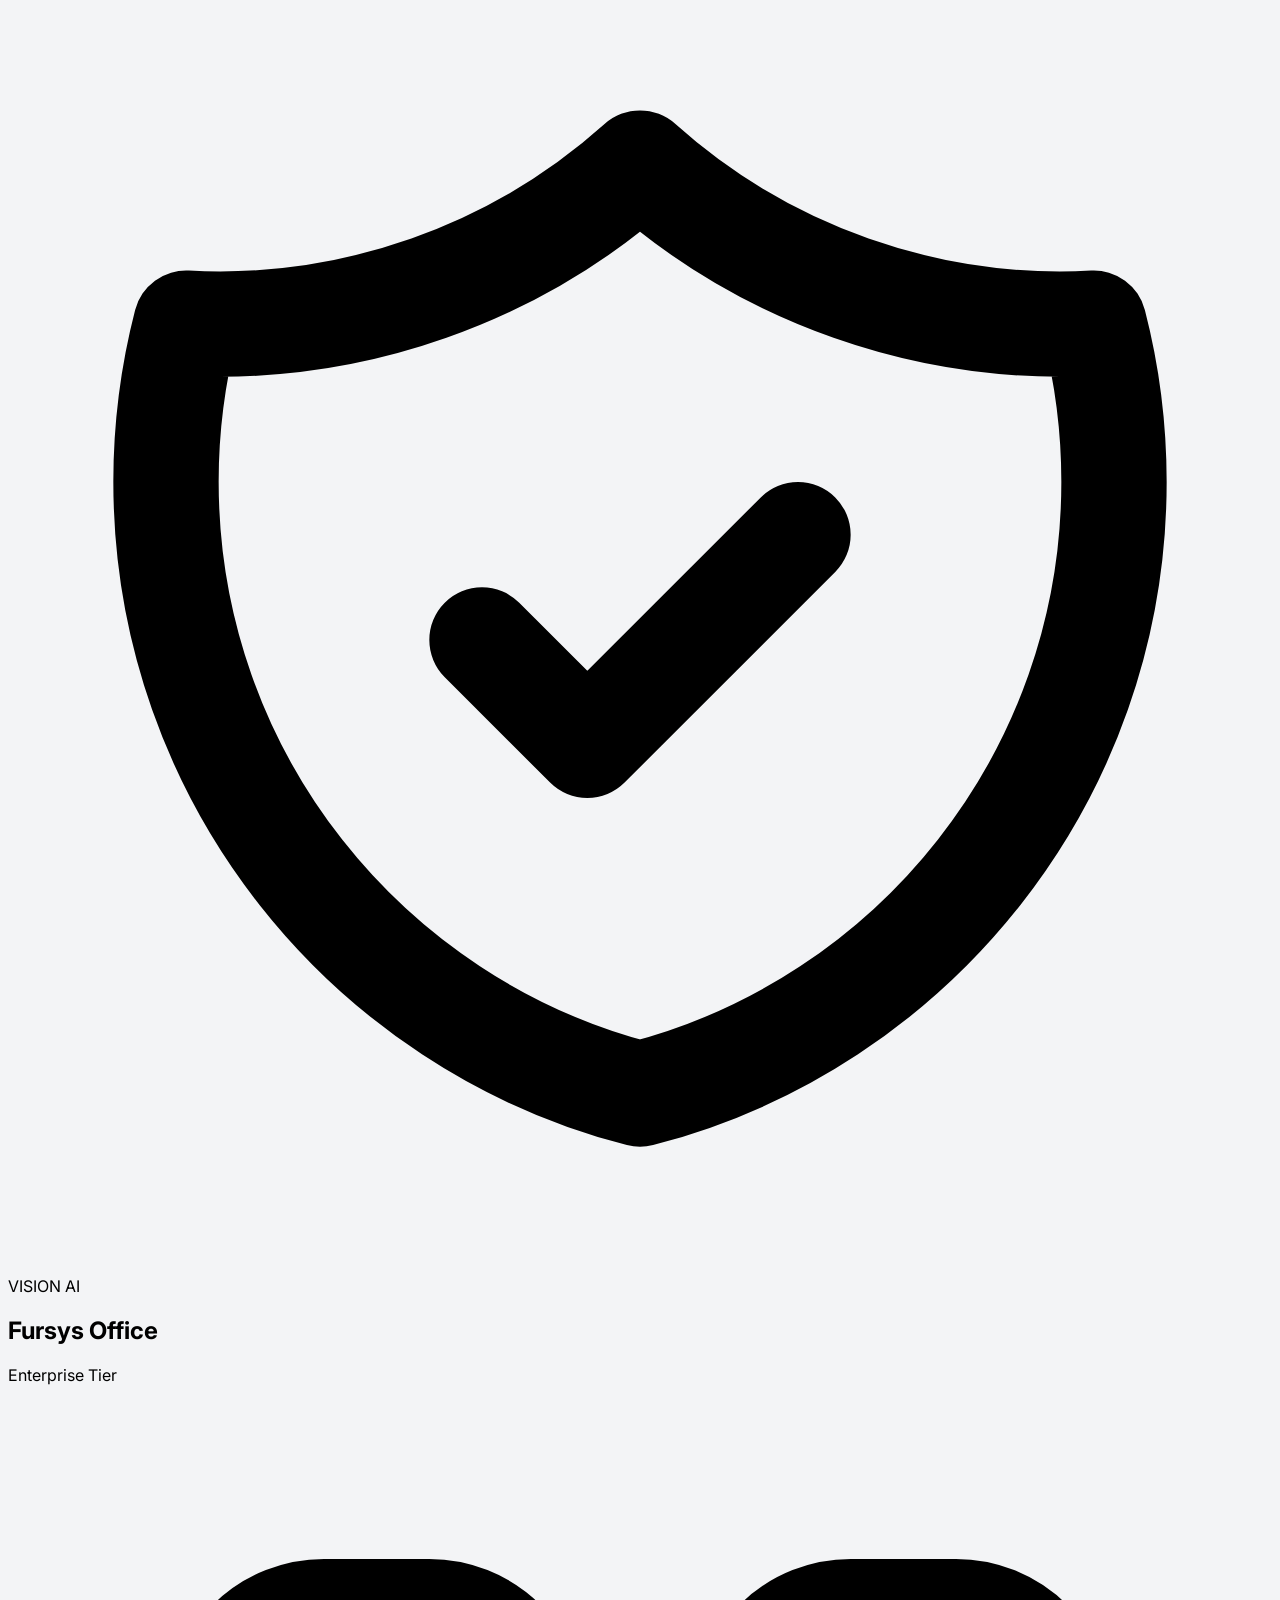
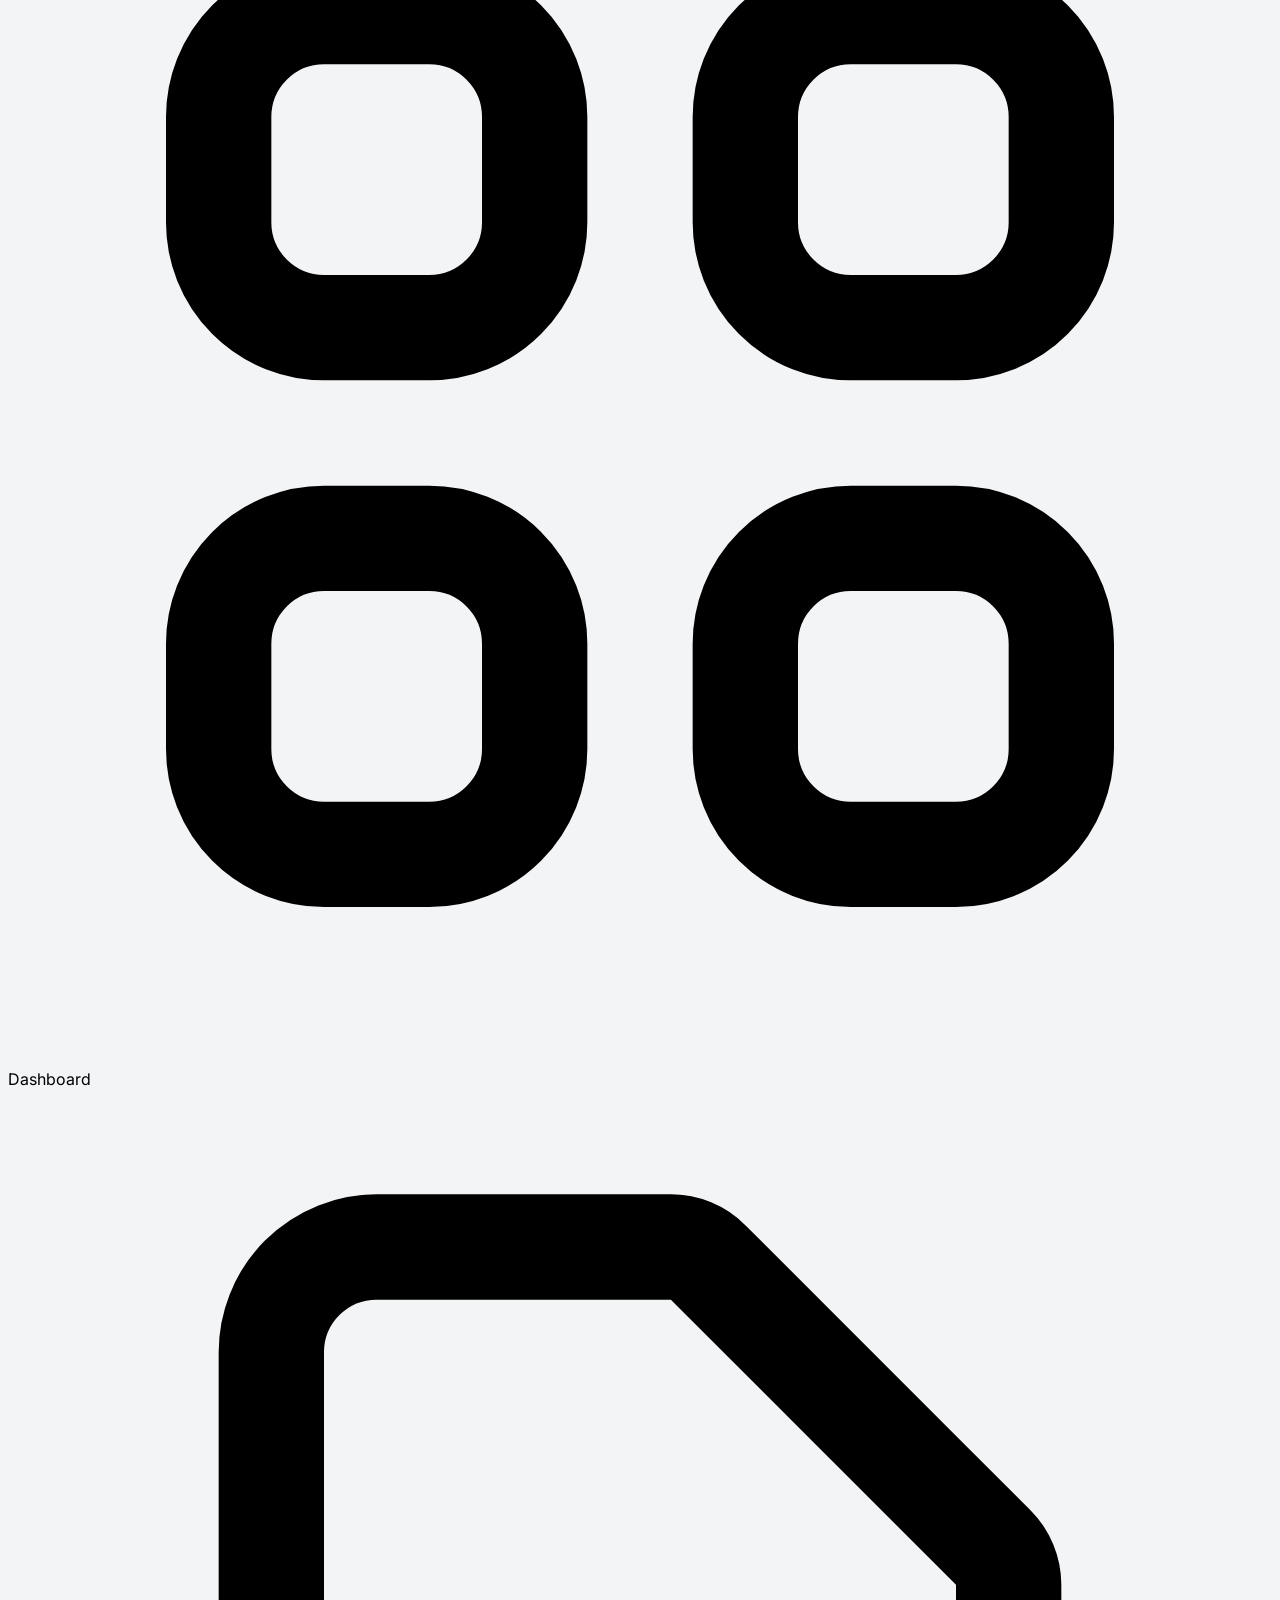
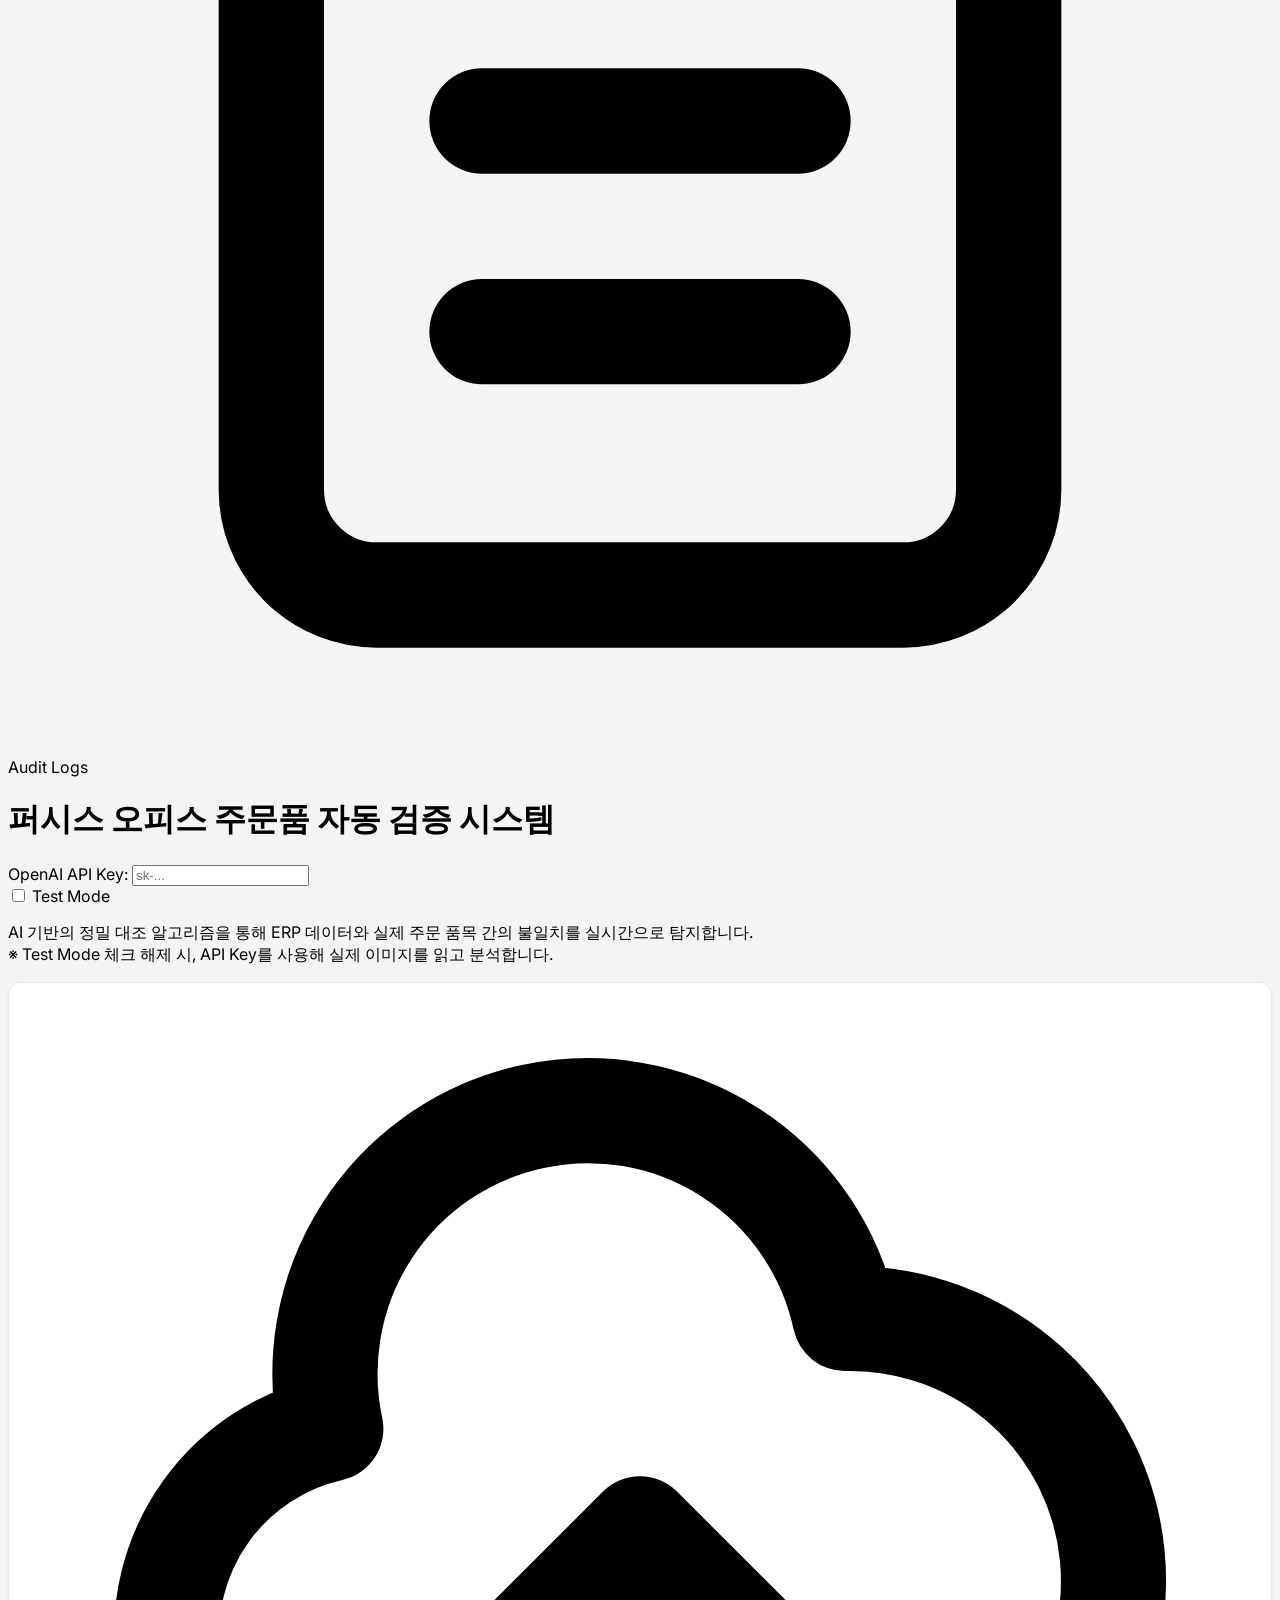
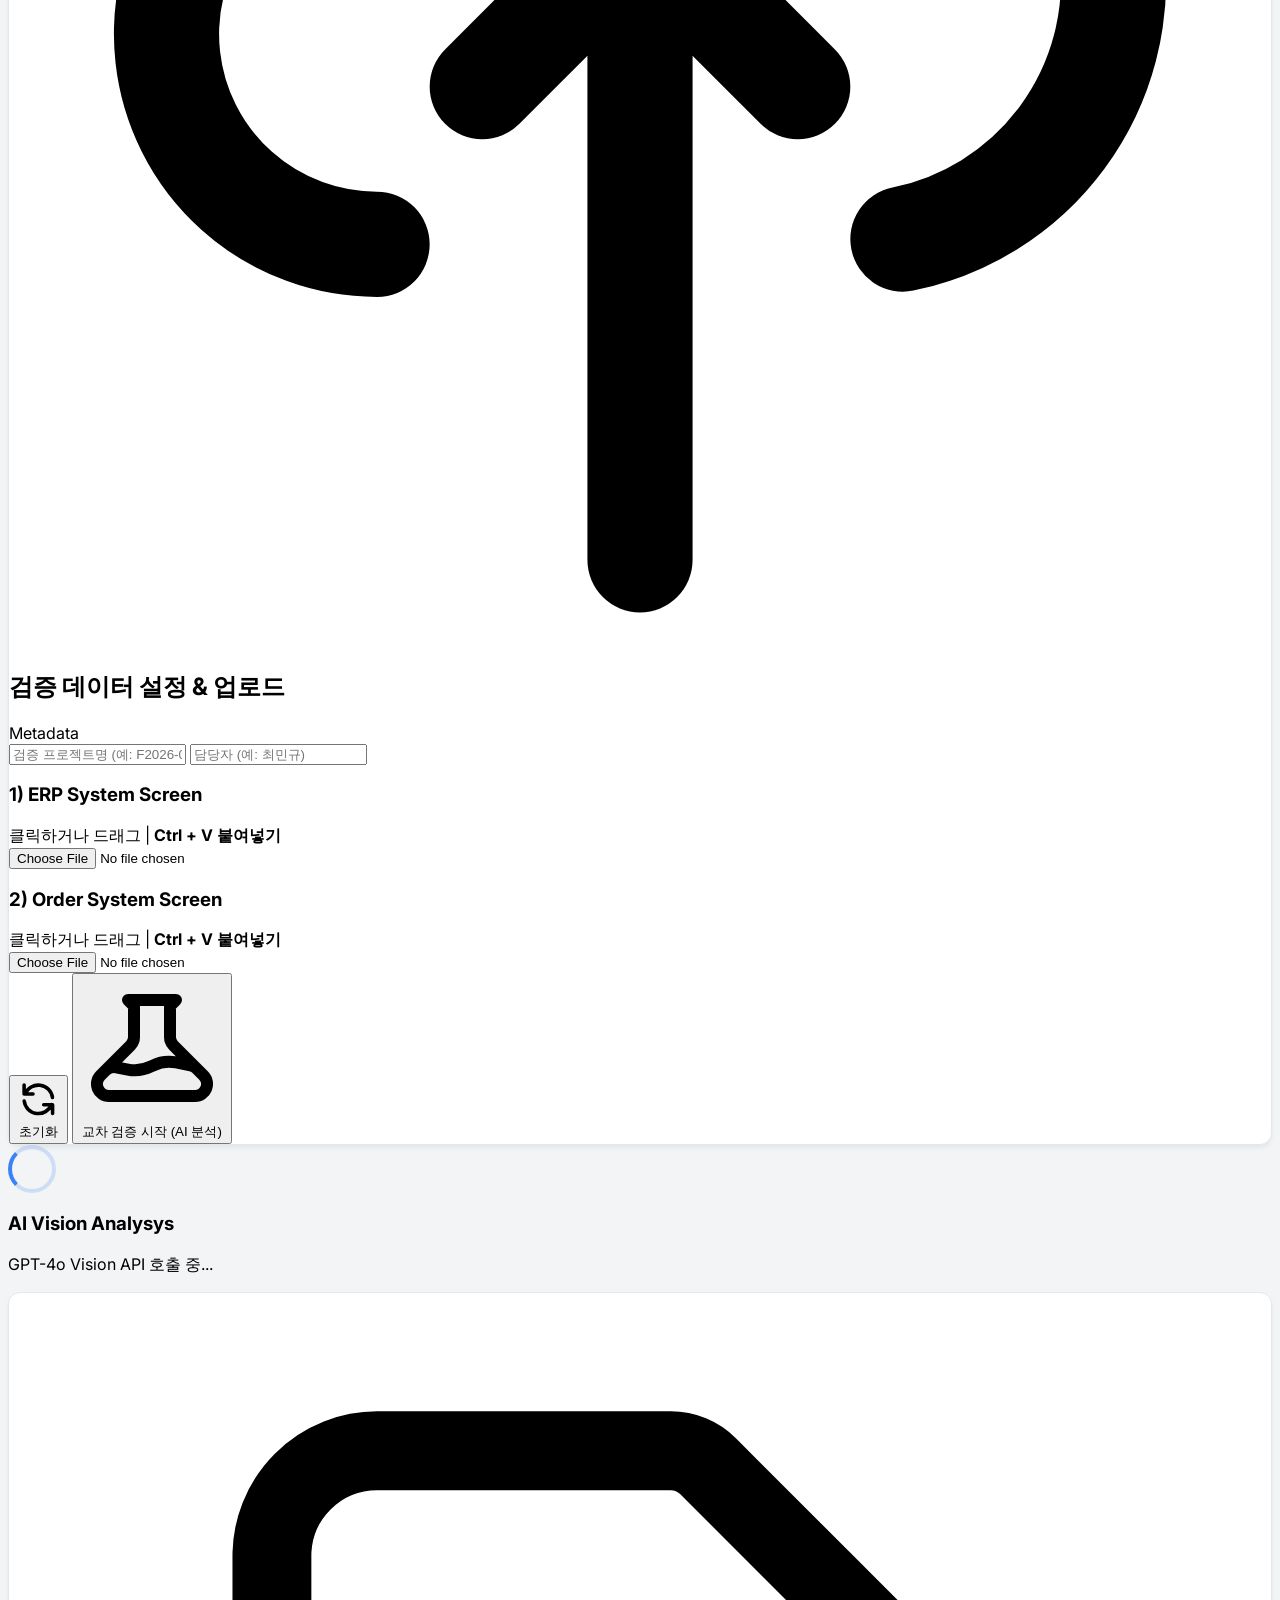
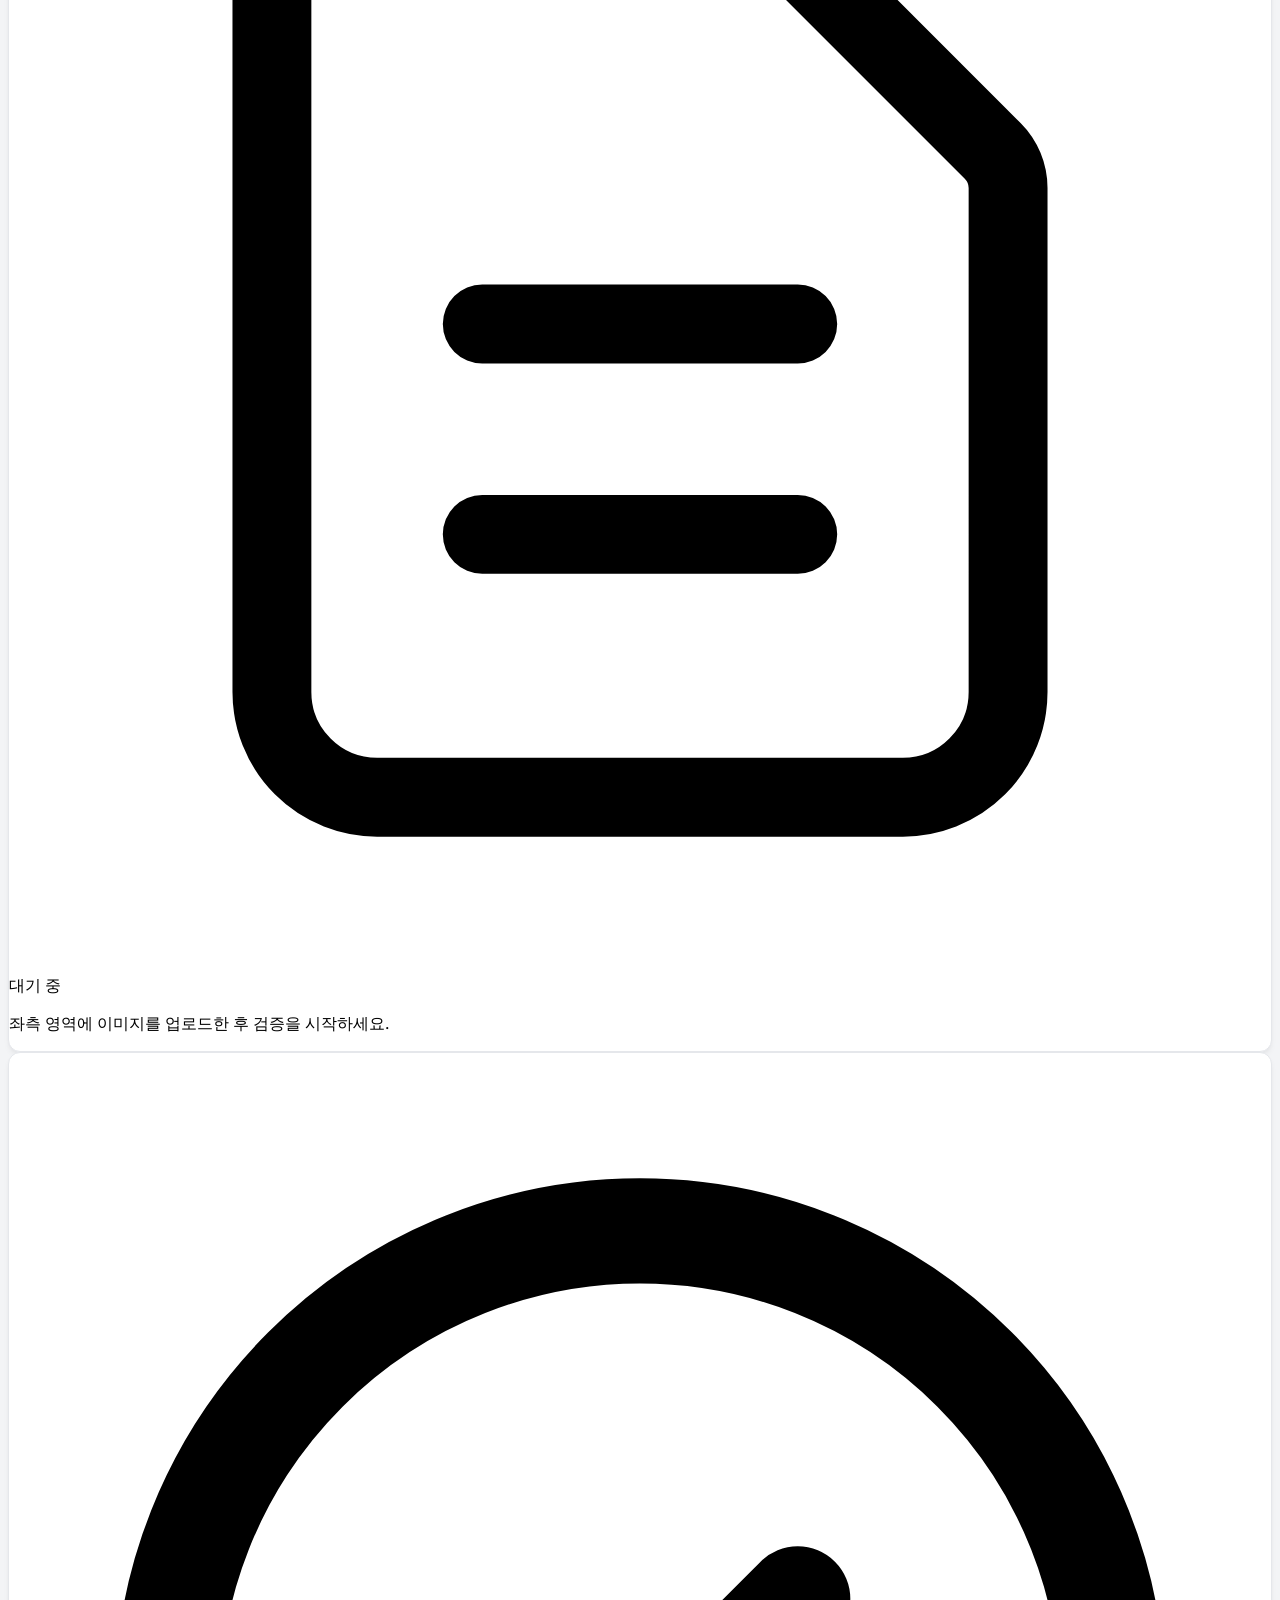
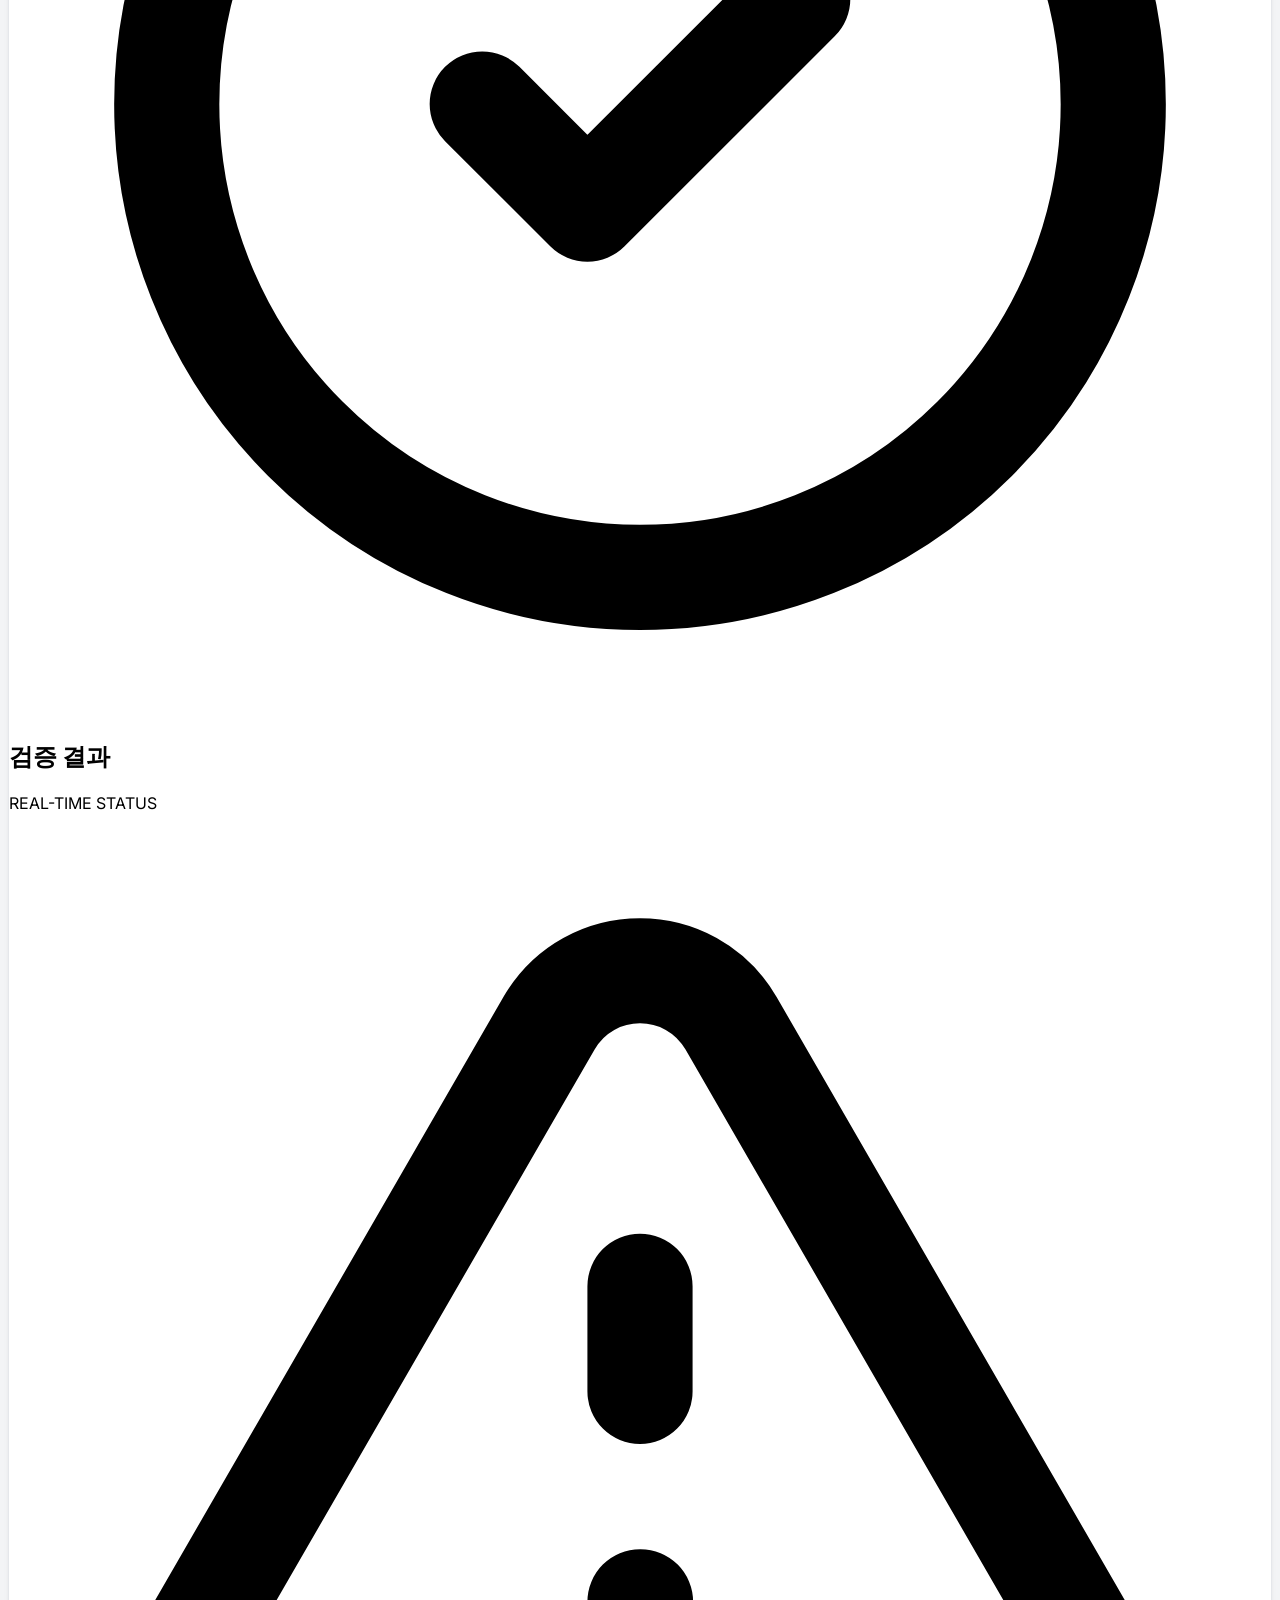
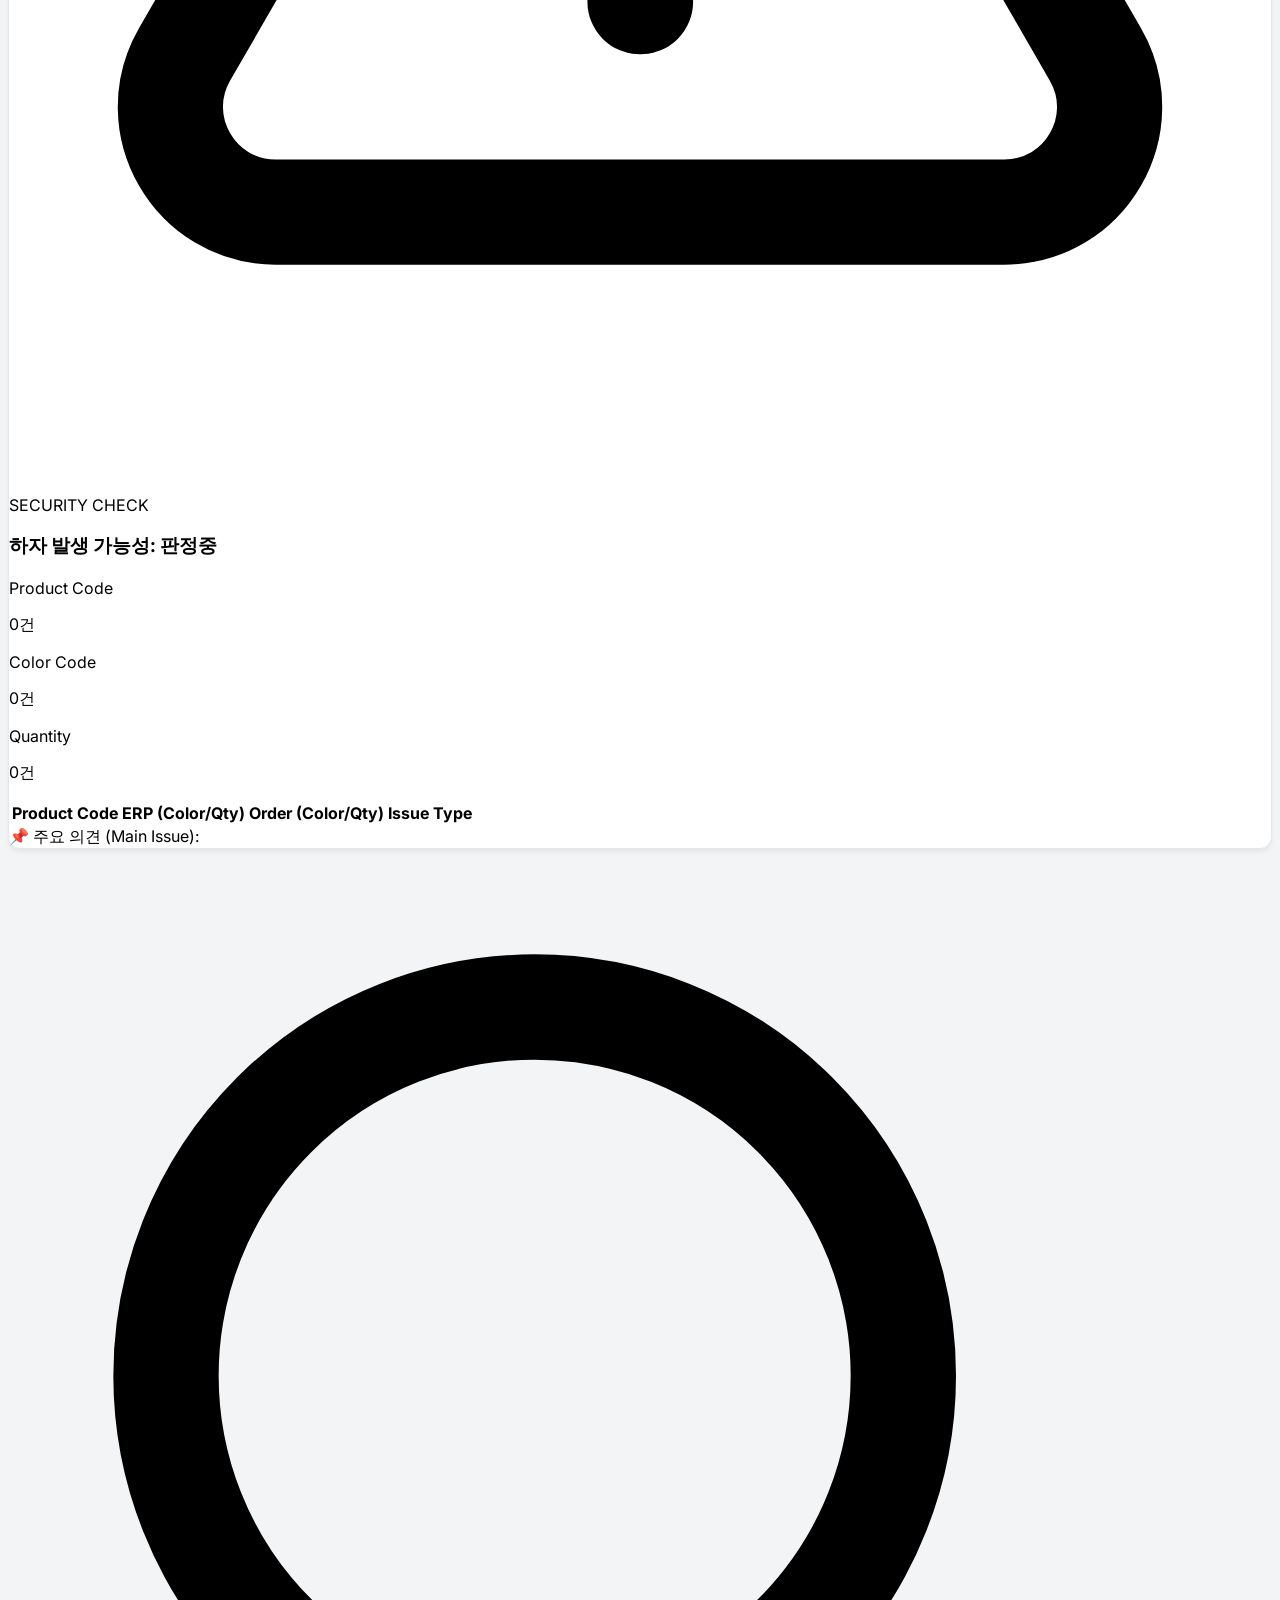
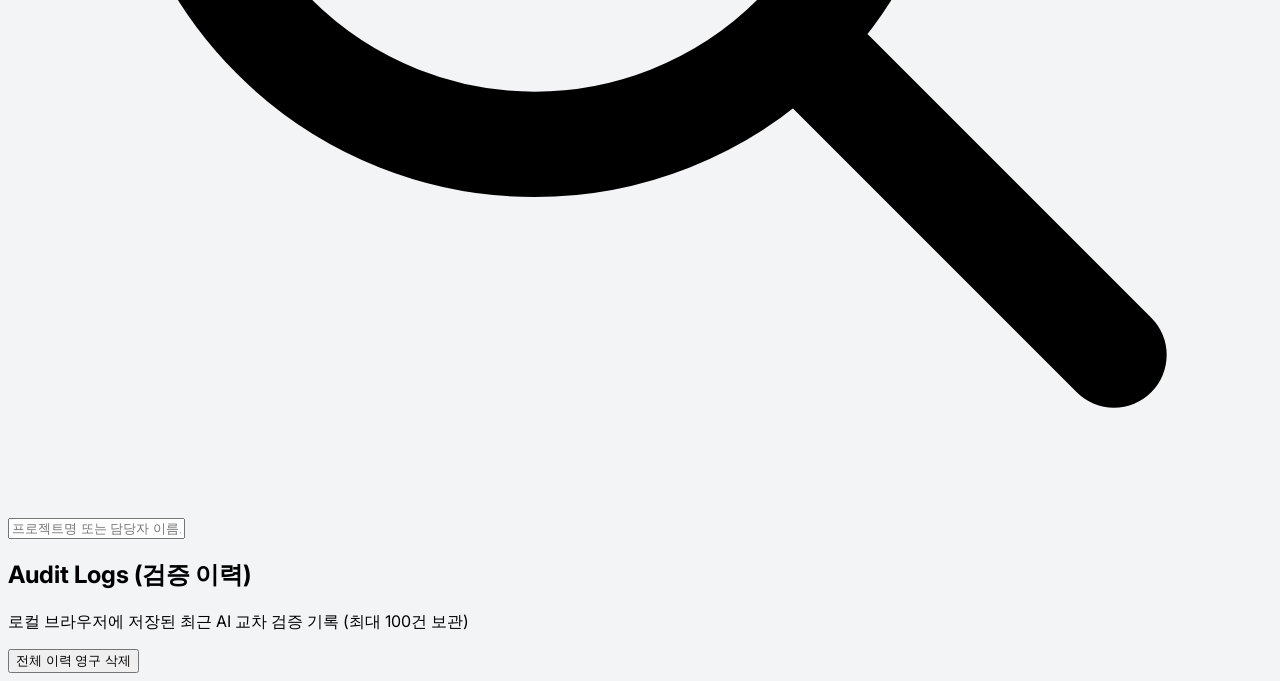
==== commit 35fa7642: "Add files via upload" ====
--- a/validation_app.html
+++ b/validation_app.html
@@ -5,6 +5,9 @@
     <meta name="viewport" content="width=device-width, initial-scale=1.0">
     <title>Office Order Validation Tool</title>
     <script src="https://cdn.tailwindcss.com"></script>
+    <script src="https://www.gstatic.com/firebasejs/10.9.0/firebase-app-compat.js"></script>
+    <script src="https://www.gstatic.com/firebasejs/10.9.0/firebase-firestore-compat.js"></script>
+    <script src="https://www.gstatic.com/firebasejs/10.9.0/firebase-storage-compat.js"></script>
     <link href="https://fonts.googleapis.com/css2?family=Inter:wght@400;500;600;700&display=swap" rel="stylesheet">
     <style>
         body { font-family: 'Inter', sans-serif; background-color: #f3f4f6; }
@@ -96,7 +99,7 @@
                         <div class="relative group border-2 border-dashed border-slate-300 rounded-xl p-4 text-center hover:border-blue-400 hover:bg-blue-50/30 transition-all cursor-pointer h-40 flex flex-col justify-center items-center overflow-hidden">
                             <div id="erpPlaceholder" class="relative z-20 pointer-events-none">
                                 <h3 class="font-bold text-slate-700 mb-1">1) ERP System Screen</h3>
-                                <span class="text-sm text-slate-400">클릭하거나 이미지를 드래그하세요</span>
+                                <span class="text-sm text-slate-400">클릭하거나 드래그 <span class="text-slate-300 mx-1">|</span> <strong class="text-blue-500 bg-blue-50 px-2 py-0.5 rounded">Ctrl + V 붙여넣기</strong></span>
                             </div>
                             <input type="file" id="erpFile" accept="image/*" class="absolute inset-0 w-full h-full opacity-0 cursor-pointer z-30">
                             <img id="erpPreview" class="absolute inset-0 w-full h-full object-contain p-2 hidden z-10 bg-white" src="">
@@ -106,7 +109,7 @@
                         <div class="relative group border-2 border-dashed border-slate-300 rounded-xl p-4 text-center hover:border-blue-400 hover:bg-blue-50/30 transition-all cursor-pointer h-40 flex flex-col justify-center items-center overflow-hidden">
                             <div id="orderPlaceholder" class="relative z-20 pointer-events-none">
                                 <h3 class="font-bold text-slate-700 mb-1">2) Order System Screen</h3>
-                                <span class="text-sm text-slate-400">클릭하거나 이미지를 드래그하세요</span>
+                                <span class="text-sm text-slate-400">클릭하거나 드래그 <span class="text-slate-300 mx-1">|</span> <strong class="text-blue-500 bg-blue-50 px-2 py-0.5 rounded">Ctrl + V 붙여넣기</strong></span>
                             </div>
                             <input type="file" id="orderFile" accept="image/*" class="absolute inset-0 w-full h-full opacity-0 cursor-pointer z-30">
                             <img id="orderPreview" class="absolute inset-0 w-full h-full object-contain p-2 hidden z-10 bg-white" src="">
@@ -237,97 +240,67 @@
         let erpBase64 = null;
         let orderBase64 = null;
 
-        // --- IndexedDB Setup ---
-        const DB_NAME = 'fursysValidationDB';
-        const STORE_NAME = 'auditLogs';
-        let db;
-
-        function initDB() {
-            return new Promise((resolve, reject) => {
-                const request = indexedDB.open(DB_NAME, 1);
-                request.onupgradeneeded = (e) => {
-                    db = e.target.result;
-                    if (!db.objectStoreNames.contains(STORE_NAME)) {
-                        db.createObjectStore(STORE_NAME, { keyPath: 'id' });
-                    }
-                };
-                request.onsuccess = (e) => { db = e.target.result; resolve(db); };
-                request.onerror = (e) => reject(e);
-            });
-        }
-
-        async function saveToDB(record) {
-            if (!db) await initDB();
-            return new Promise((resolve, reject) => {
-                const tx = db.transaction(STORE_NAME, 'readwrite');
-                tx.objectStore(STORE_NAME).add(record);
-                tx.oncomplete = () => {
-                    // Check count to drop old entries if > 100
-                    const countReq = db.transaction(STORE_NAME).objectStore(STORE_NAME).count();
-                    countReq.onsuccess = () => {
-                        if (countReq.result > 100) {
-                            const curReq = db.transaction(STORE_NAME, 'readwrite').objectStore(STORE_NAME).openCursor();
-                            curReq.onsuccess = (e) => {
-                                const cursor = e.target.result;
-                                if (cursor) { cursor.delete(); } // Delete oldest (smallest ID)
-                            };
-                        }
-                        resolve();
-                    };
-                };
-                tx.onerror = () => reject();
-            });
-        }
-
-        async function getAllFromDB() {
-            if (!db) await initDB();
-            return new Promise((resolve, reject) => {
-                const tx = db.transaction(STORE_NAME, 'readonly');
-                const req = tx.objectStore(STORE_NAME).getAll();
-                req.onsuccess = () => resolve(req.result.sort((a, b) => b.id - a.id));
-                req.onerror = () => reject();
-            });
-        }
-
-        async function clearDB() {
-            if (!db) await initDB();
-            return new Promise((resolve) => {
-                const tx = db.transaction(STORE_NAME, 'readwrite');
-                tx.objectStore(STORE_NAME).clear();
-                tx.oncomplete = () => resolve();
-            });
-        }
-
-        async function getRecord(id) {
-            if (!db) await initDB();
-            return new Promise((resolve) => {
-                const tx = db.transaction(STORE_NAME, 'readonly');
-                const req = tx.objectStore(STORE_NAME).get(Number(id));
-                req.onsuccess = () => resolve(req.result);
-            });
-        }
+        // --- Firebase Setup ---
+        const firebaseConfig = {
+            apiKey: "AIzaSyDzzMDjq5mIrWeVLU2F0y5WIgyD7Fn-O2k",
+            authDomain: "fursys-cloud.firebaseapp.com",
+            projectId: "fursys-cloud",
+            storageBucket: "fursys-cloud.firebasestorage.app",
+            messagingSenderId: "747869111013",
+            appId: "1:747869111013:web:a78b6b30268a5495960a0c"
+        };
+        firebase.initializeApp(firebaseConfig);
+        const db = firebase.firestore();
+        const storage = firebase.storage();
+
+        let realTimeLogs = [];
+
+        // Subscribe to real-time updates globally
+        db.collection("audits").orderBy("id", "desc").limit(100).onSnapshot((snapshot) => {
+            realTimeLogs = [];
+            snapshot.forEach(doc => realTimeLogs.push(doc.data()));
+            // Re-render UI if we are in Audit Logs view
+            if(!document.getElementById('viewAuditLogs').classList.contains('hidden')) {
+                renderAuditLogs();
+            }
+        });
 
         // --- Audit Logs Logic ---
         async function saveToAuditLog(resultObj, codeCount, colorCount, qtyCount, summaryText) {
             const title = document.getElementById('auditTitle').value.trim() || '미지정 검증 프로젝트';
             const manager = document.getElementById('auditManager').value.trim() || '담당자 미지정';
-            const logEntry = {
-                id: Date.now(),
-                date: new Date().toLocaleString(),
-                title: title,
-                manager: manager,
-                level: resultObj.finalVerdict.level,
-                codeCount, colorCount, qtyCount,
-                summary: summaryText,
-                erpBase64: erpBase64,
-                orderBase64: orderBase64,
-                resultObj: resultObj
-            };
-            await saveToDB(logEntry);
-        }
-
-        async function renderAuditLogs() {
-            const allLogs = await getAllFromDB();
+            const timestampId = Date.now();
+            
+            try {
+                // Firebase Storage 구형 업그레이드 제한 우회를 위해 사진 데이터를 텍스트 그대로 압축 저장!
+                const logEntry = {
+                    id: timestampId,
+                    date: new Date().toLocaleString(),
+                    title: title,
+                    manager: manager,
+                    level: resultObj.finalVerdict.level,
+                    codeCount, colorCount, qtyCount,
+                    summary: summaryText,
+                    erpUrl: erpBase64,
+                    orderUrl: orderBase64,
+                    resultObj: resultObj
+                };
+                
+                // 2. Save Document to Firestore
+                await db.collection("audits").doc(timestampId.toString()).set(logEntry);
+            } catch(e) {
+                console.error("Firebase Sync Error", e);
+                // Non-blocking UX: Show a subtle temporary warning instead of halting the thread
+                const warningDiv = document.createElement('div');
+                warningDiv.className = "fixed bottom-4 right-4 bg-orange-50 text-orange-800 border border-orange-200 p-4 rounded-xl shadow-lg z-50 text-sm font-medium animate-fade-in";
+                warningDiv.innerHTML = "⚠️ 팀원 클라우드 DB 연동 실패 (내부망 설정 확인)";
+                document.body.appendChild(warningDiv);
+                setTimeout(() => warningDiv.remove(), 4000);
+            }
+        }
+
+        function renderAuditLogs() {
+            const allLogs = realTimeLogs;
             const searchStr = document.getElementById('searchLogs') ? document.getElementById('searchLogs').value.toLowerCase().trim() : '';
             
             const logs = allLogs.filter(log => {
@@ -343,7 +316,7 @@
                 if(searchStr) {
                     container.innerHTML = '<div class="glass-panel p-10 text-center text-slate-400 font-medium">검색어와 일치하는 검증 이력이 없습니다.</div>';
                 } else {
-                    container.innerHTML = '<div class="glass-panel p-10 text-center text-slate-400 font-medium">아직 저장된 검증 이력이 없습니다.</div>';
+                    container.innerHTML = '<div class="glass-panel p-10 text-center text-slate-400 font-medium">아직 팀 전체에 저장된 검증 이력이 없습니다.</div>';
                 }
                 return;
             }
@@ -366,7 +339,7 @@
                             </div>
                             <div class="flex gap-2 items-center">
                                 ${badgeHtml}
-                                <button onclick="deleteHistoricRecord(${log.id}, event)" class="p-1.5 text-slate-300 hover:text-red-500 hover:bg-red-50 rounded transition-colors ml-2" title="이 기록 개별 삭제">
+                                <button onclick="deleteHistoricRecord(${log.id}, event)" class="p-1.5 text-slate-300 hover:text-red-500 hover:bg-red-50 rounded transition-colors ml-2" title="이 기록 개별 삭제 (팀 전체 공유 삭제)">
                                     <svg class="w-5 h-5" fill="none" stroke="currentColor" viewBox="0 0 24 24"><path stroke-linecap="round" stroke-linejoin="round" stroke-width="2" d="M19 7l-.867 12.142A2 2 0 0116.138 21H7.862a2 2 0 01-1.995-1.858L5 7m5 4v6m4-6v6m1-10V4a1 1 0 00-1-1h-4a1 1 0 00-1 1v3M4 7h16"></path></svg>
                                 </button>
                             </div>
@@ -378,41 +351,43 @@
         }
         
         async function clearAuditLogs() {
-            if(confirm("모든 검증 이력을 영구 삭제하시겠습니까? (이 작업은 되돌릴 수 없습니다.)")) {
-                await clearDB();
-                renderAuditLogs();
+            if(confirm("모든 검증 이력을 영구 삭제하시겠습니까? (이 작업은 팀 전체에 즉시 반영되며 되돌릴 수 없습니다.)")) {
+                const snapshot = await db.collection("audits").get();
+                snapshot.forEach(doc => {
+                    const id = doc.id;
+                    storage.ref().child(`audits/${id}_erp.jpg`).delete().catch(()=>{});
+                    storage.ref().child(`audits/${id}_order.jpg`).delete().catch(()=>{});
+                    doc.ref.delete();
+                });
             }
         }
 
         async function deleteHistoricRecord(id, event) {
             if (event) event.stopPropagation(); // Stop clicking card background
-            if(confirm("이 검증 기록을 삭제하시겠습니까?")) {
-                if (!db) await initDB();
-                await new Promise((resolve) => {
-                    const tx = db.transaction(STORE_NAME, 'readwrite');
-                    tx.objectStore(STORE_NAME).delete(Number(id));
-                    tx.oncomplete = () => resolve();
-                });
-                renderAuditLogs();
+            if(confirm("이 검증 기록을 삭제하시겠습니까? (팀 전체 화면에서 즉시 삭제됩니다.)")) {
+                await db.collection("audits").doc(id.toString()).delete();
+                storage.ref().child(`audits/${id}_erp.jpg`).delete().catch(()=>{});
+                storage.ref().child(`audits/${id}_order.jpg`).delete().catch(()=>{});
             }
         }
 
         async function loadHistoricRecord(id) {
-            const log = await getRecord(id);
+            const log = realTimeLogs.find(l => l.id === id);
             if(!log) return;
             
             // Populate Inputs
             document.getElementById('auditTitle').value = log.title;
             document.getElementById('auditManager').value = log.manager;
 
-            // Populate Previews natively
-            erpBase64 = log.erpBase64;
-            orderBase64 = log.orderBase64;
-            document.getElementById('erpPreview').src = erpBase64;
+            // Populate Previews natively via Storage URLs
+            erpBase64 = log.erpUrl;
+            orderBase64 = log.orderUrl;
+            
+            document.getElementById('erpPreview').src = log.erpUrl;
             document.getElementById('erpPreview').classList.remove('hidden');
             document.getElementById('erpPlaceholder').classList.add('hidden');
             
-            document.getElementById('orderPreview').src = orderBase64;
+            document.getElementById('orderPreview').src = log.orderUrl;
             document.getElementById('orderPreview').classList.remove('hidden');
             document.getElementById('orderPlaceholder').classList.add('hidden');
 
@@ -441,24 +416,76 @@
         }
 
         // --- Base Logic ---
-        function setupFile(idInput, idPreview, idPlace) {
+        function processFile(file, type) {
+            const r = new FileReader();
+            r.onload = ev => {
+                const img = new Image();
+                img.onload = () => {
+                    const canvas = document.createElement('canvas');
+                    let width = img.width;
+                    let height = img.height;
+                    
+                    // Scale down massive raw PNG clipboard dumps to fit inside Firestore 1MB limits
+                    const MAX_SIZE = 1600;
+                    if (width > height && width > MAX_SIZE) {
+                        height *= MAX_SIZE / width;
+                        width = MAX_SIZE;
+                    } else if (height > MAX_SIZE) {
+                        width *= MAX_SIZE / height;
+                        height = MAX_SIZE;
+                    }
+                    
+                    canvas.width = width;
+                    canvas.height = height;
+                    const ctx = canvas.getContext('2d');
+                    ctx.drawImage(img, 0, 0, width, height);
+                    
+                    // Compress to JPEG 70% to drastically shrink base64 payload to ~100KB limits
+                    const compressedBase64 = canvas.toDataURL('image/jpeg', 0.70);
+
+                    if(type === 'erp') {
+                        erpBase64 = compressedBase64;
+                        document.getElementById('erpPreview').src = compressedBase64;
+                        document.getElementById('erpPreview').classList.remove('hidden');
+                        document.getElementById('erpPlaceholder').classList.add('hidden');
+                    } else {
+                        orderBase64 = compressedBase64;
+                        document.getElementById('orderPreview').src = compressedBase64;
+                        document.getElementById('orderPreview').classList.remove('hidden');
+                        document.getElementById('orderPlaceholder').classList.add('hidden');
+                    }
+                };
+                img.src = ev.target.result;
+            };
+            r.readAsDataURL(file);
+        }
+
+        function setupFile(idInput) {
             document.getElementById(idInput).addEventListener('change', e => {
                 if(e.target.files && e.target.files[0]) {
-                    const r = new FileReader();
-                    r.onload = ev => {
-                        const b64 = ev.target.result;
-                        if(idInput === 'erpFile') erpBase64 = b64;
-                        else orderBase64 = b64;
-                        document.getElementById(idPreview).src = b64;
-                        document.getElementById(idPreview).classList.remove('hidden');
-                        document.getElementById(idPlace).classList.add('hidden');
-                    };
-                    r.readAsDataURL(e.target.files[0]);
+                    processFile(e.target.files[0], idInput === 'erpFile' ? 'erp' : 'order');
                 }
             });
         }
-        setupFile('erpFile', 'erpPreview', 'erpPlaceholder');
-        setupFile('orderFile', 'orderPreview', 'orderPlaceholder');
+        setupFile('erpFile');
+        setupFile('orderFile');
+
+        // Global Paste Event Listener
+        document.addEventListener('paste', function(e) {
+            // Prevent paste triggering when inside metadata text inputs
+            if (e.target.tagName === 'INPUT' && e.target.type === 'text') return;
+            
+            const items = (e.clipboardData || e.originalEvent.clipboardData).items;
+            for (let index in items) {
+                const item = items[index];
+                if (item.kind === 'file' && item.type.startsWith('image/')) {
+                    const file = item.getAsFile();
+                    let target = (!erpBase64) ? 'erp' : 'order'; // Route sequentially
+                    processFile(file, target);
+                    break;
+                }
+            }
+        });
 
         document.getElementById('resetBtn').addEventListener('click', () => {
             document.getElementById('auditTitle').value = '';
@@ -717,12 +744,13 @@
 
             document.getElementById('resCause').innerText = issueSummary;
             
-            // Manage persistence layer
+            // Manage persistence layer (Non-blocking background sync)
             if (isNewCheck) {
-                await saveToAuditLog(resultObj, codeIssueArr.length, colorIssueArr.length, qtyIssueArr.length, issueSummary);
-            }
-
-            // Execute final CSS visual transition
+                saveToAuditLog(resultObj, codeIssueArr.length, colorIssueArr.length, qtyIssueArr.length, issueSummary)
+                    .catch(err => console.error("Firebase background sync failed/hung", err));
+            }
+
+            // Execute final CSS visual transition instantly without waiting for Cloud Storage
             const lSec = document.getElementById('loadingSection');
             lSec.classList.add('hidden');
             lSec.classList.remove('flex');
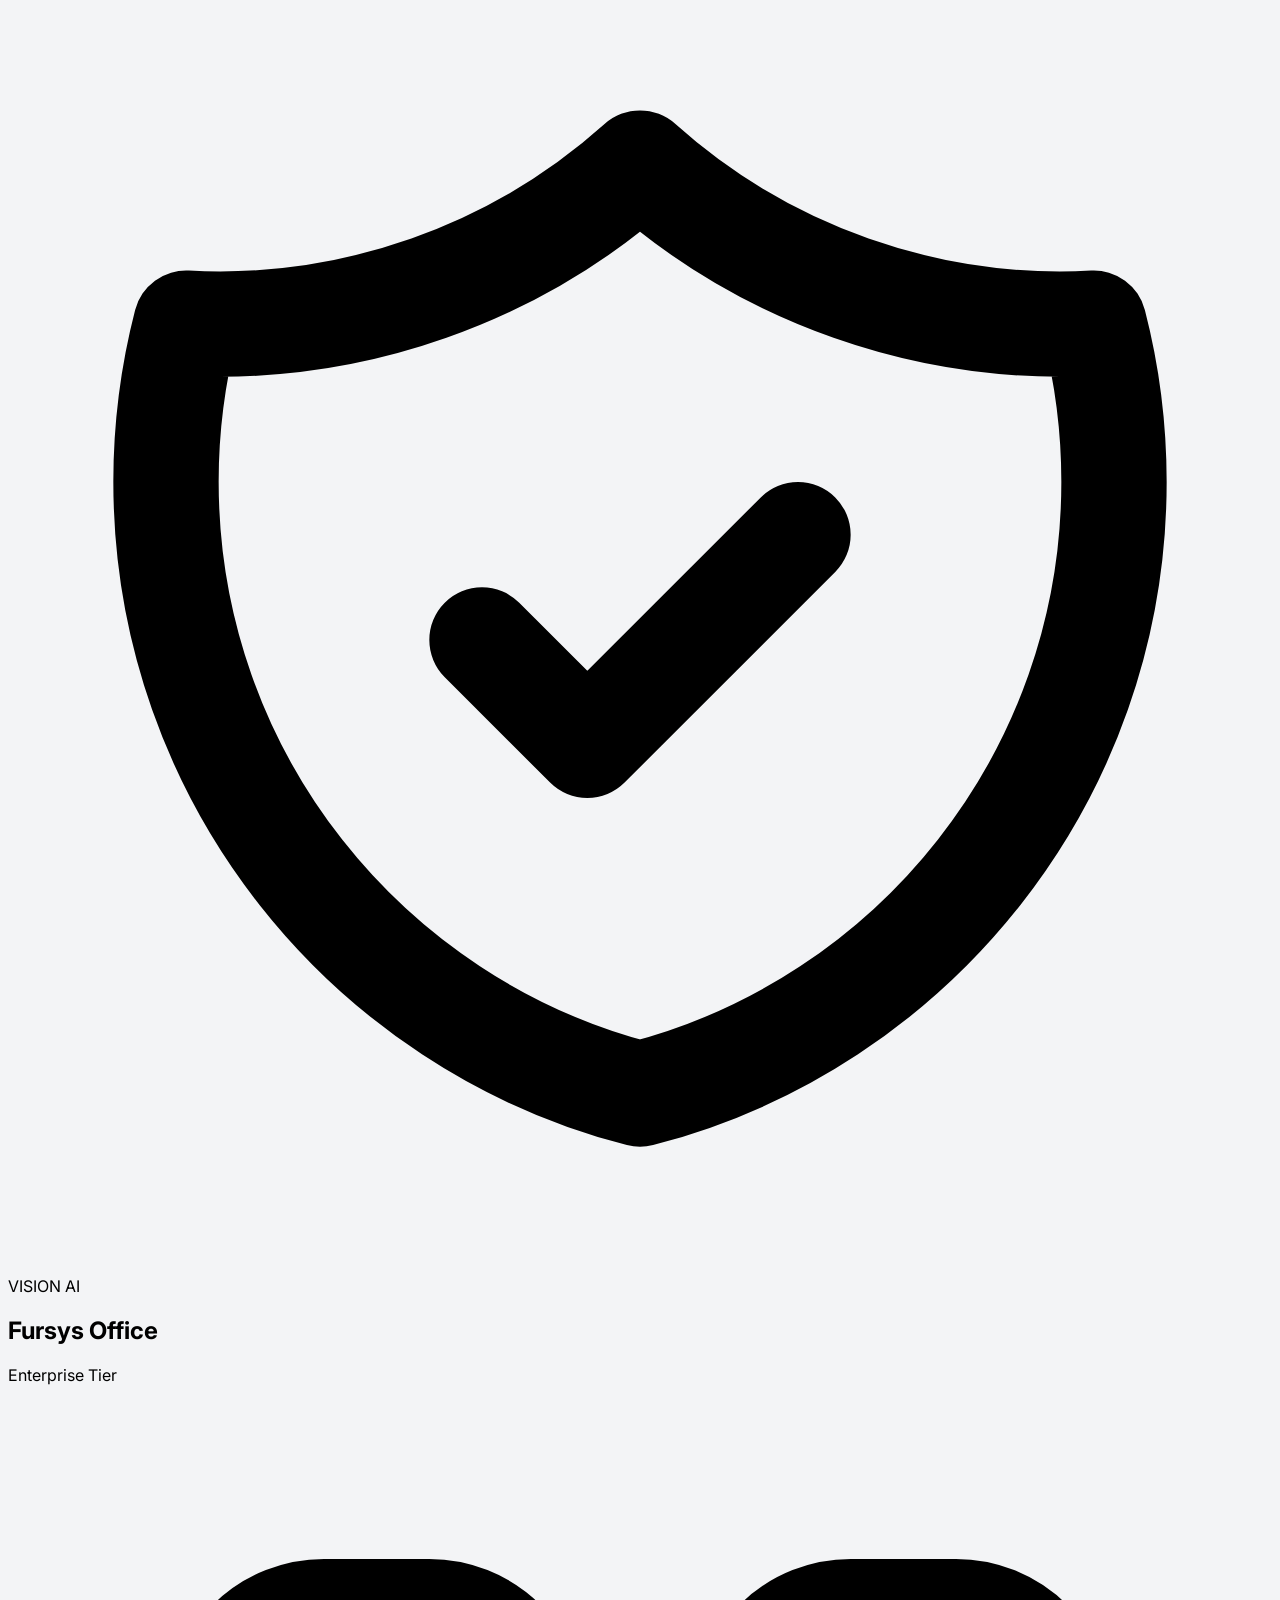
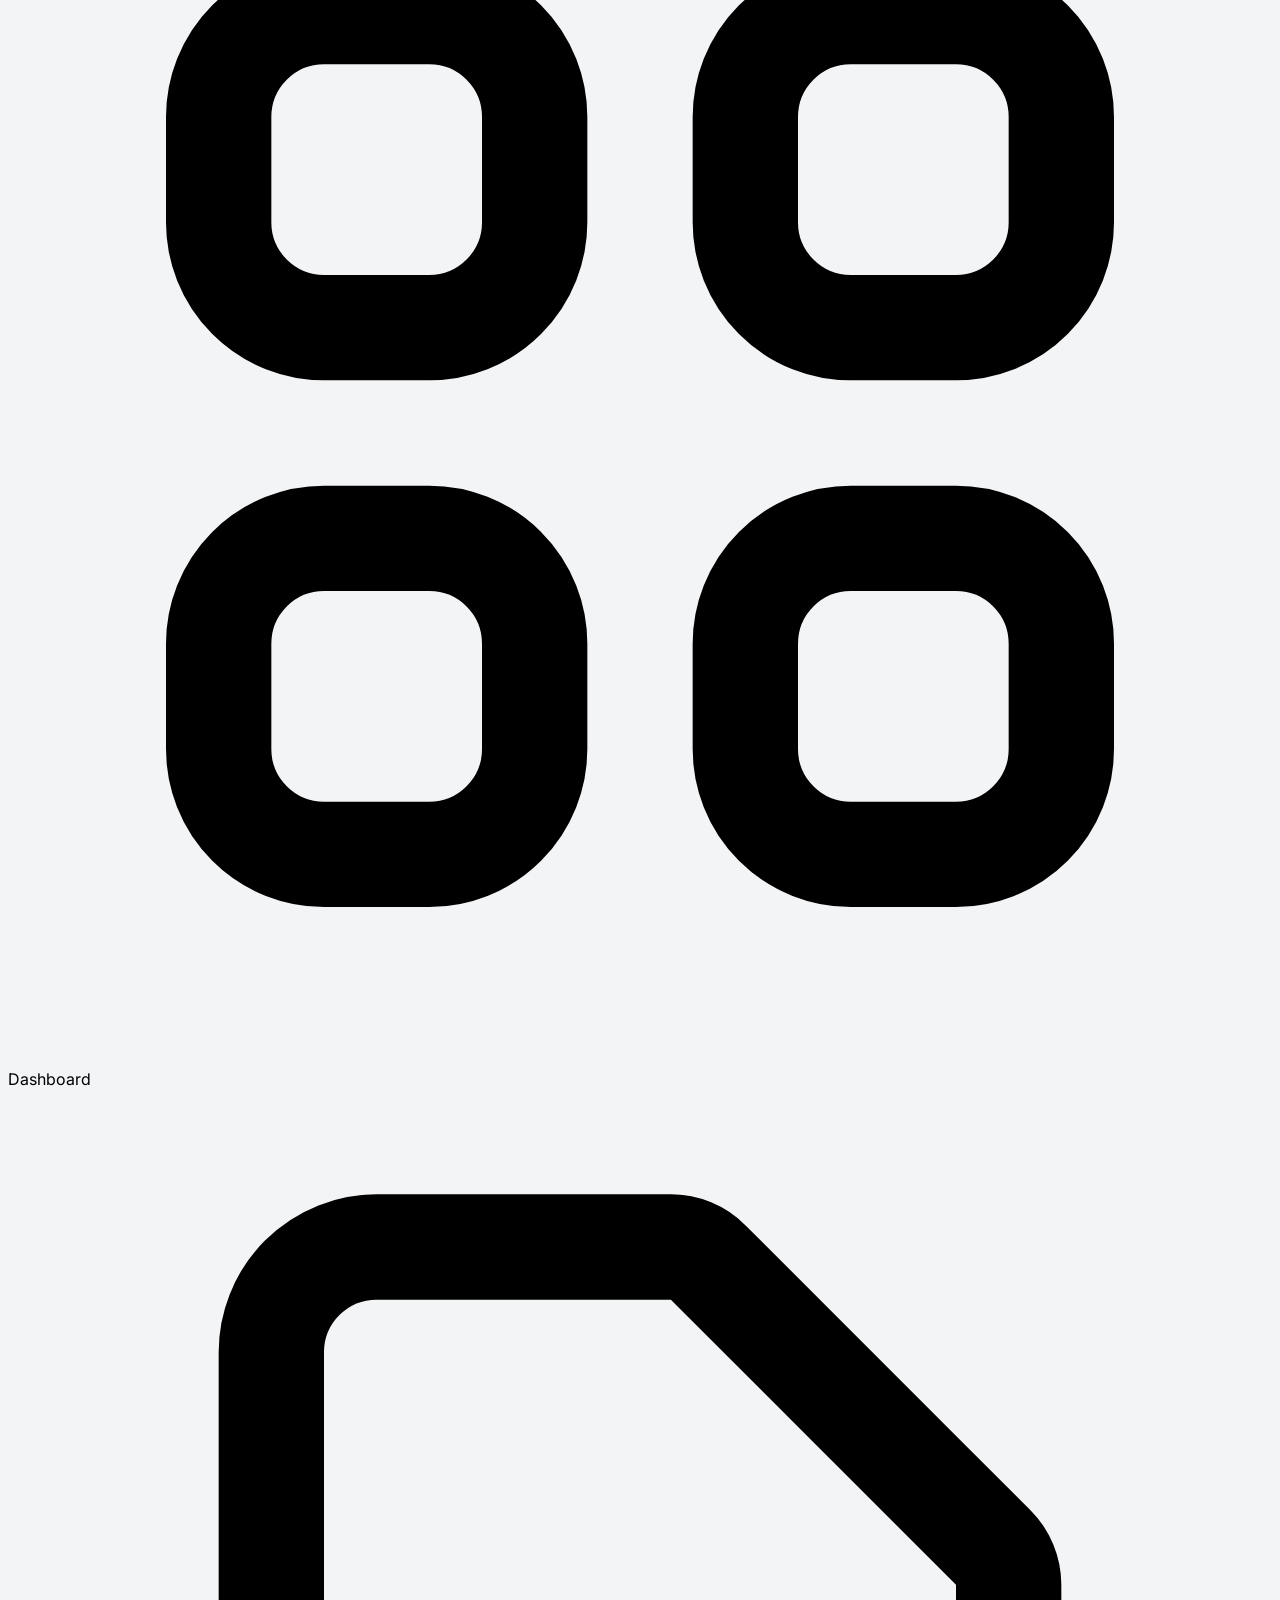
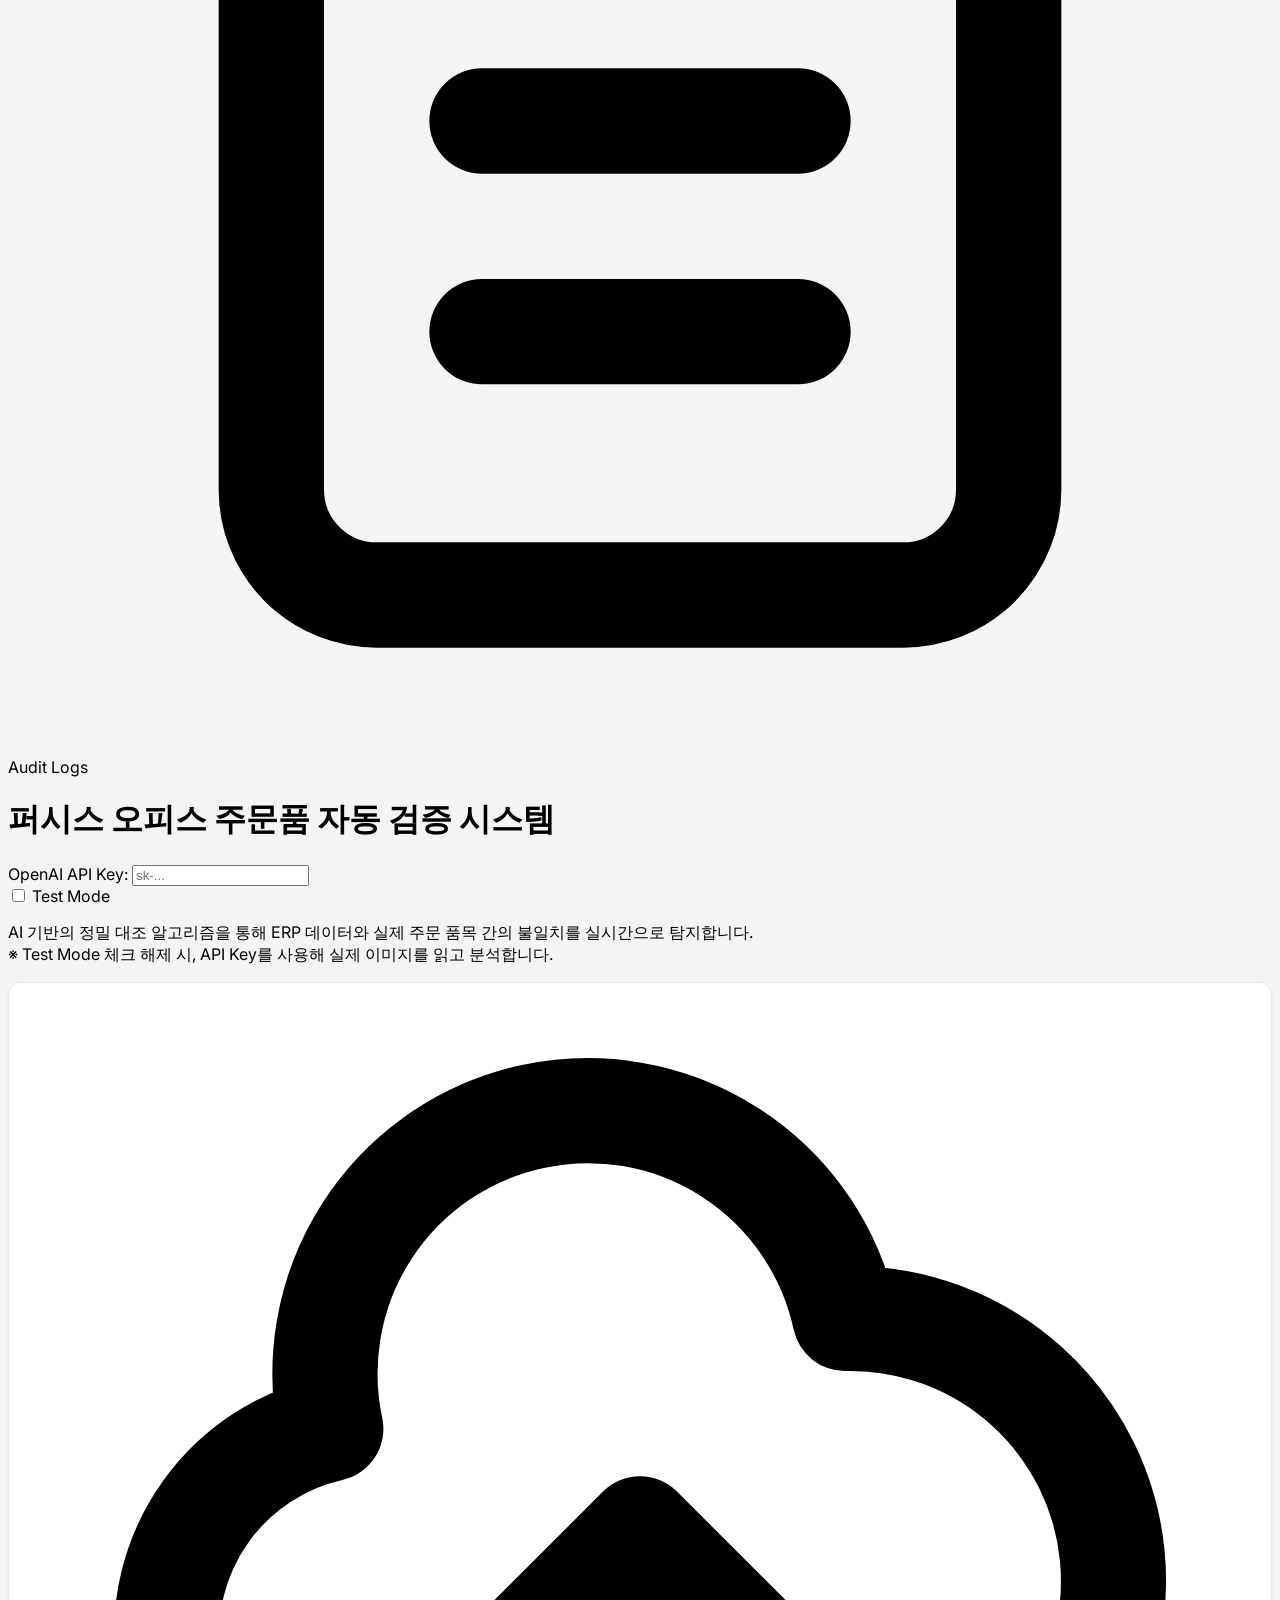
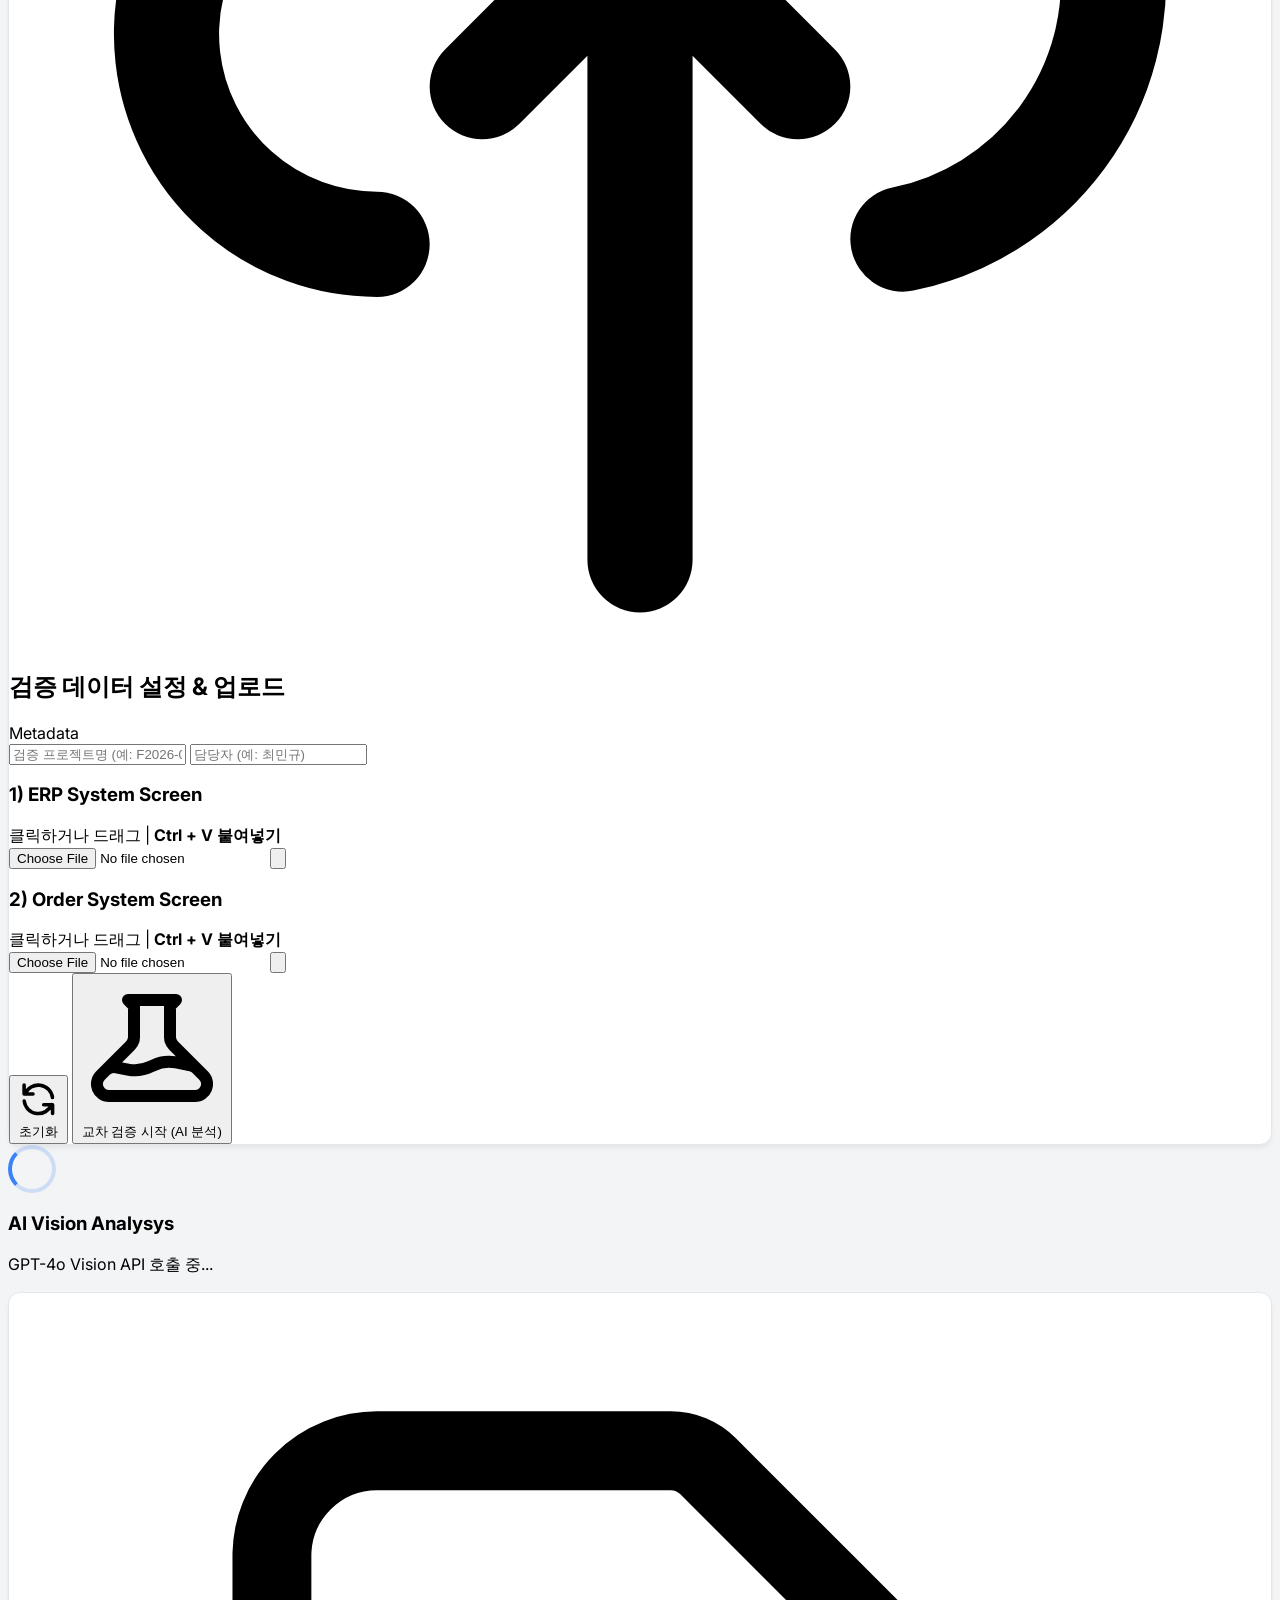
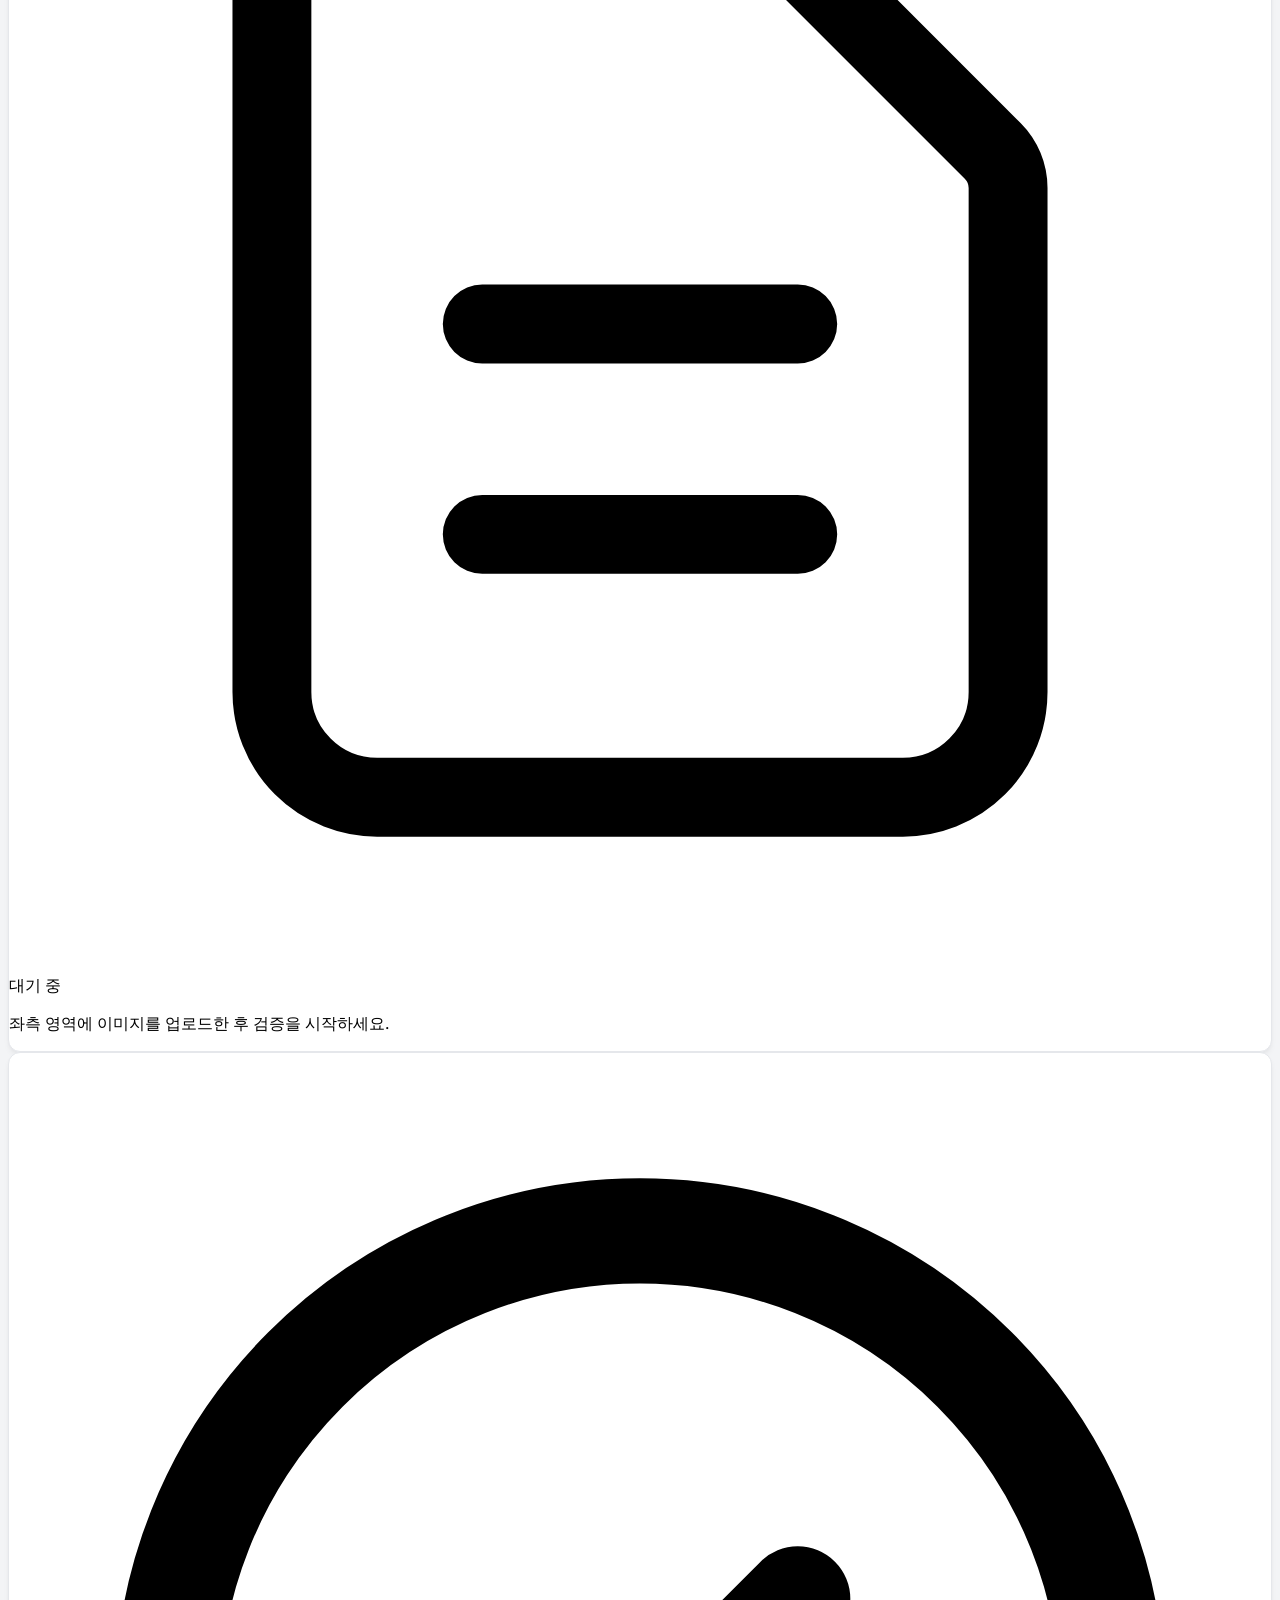
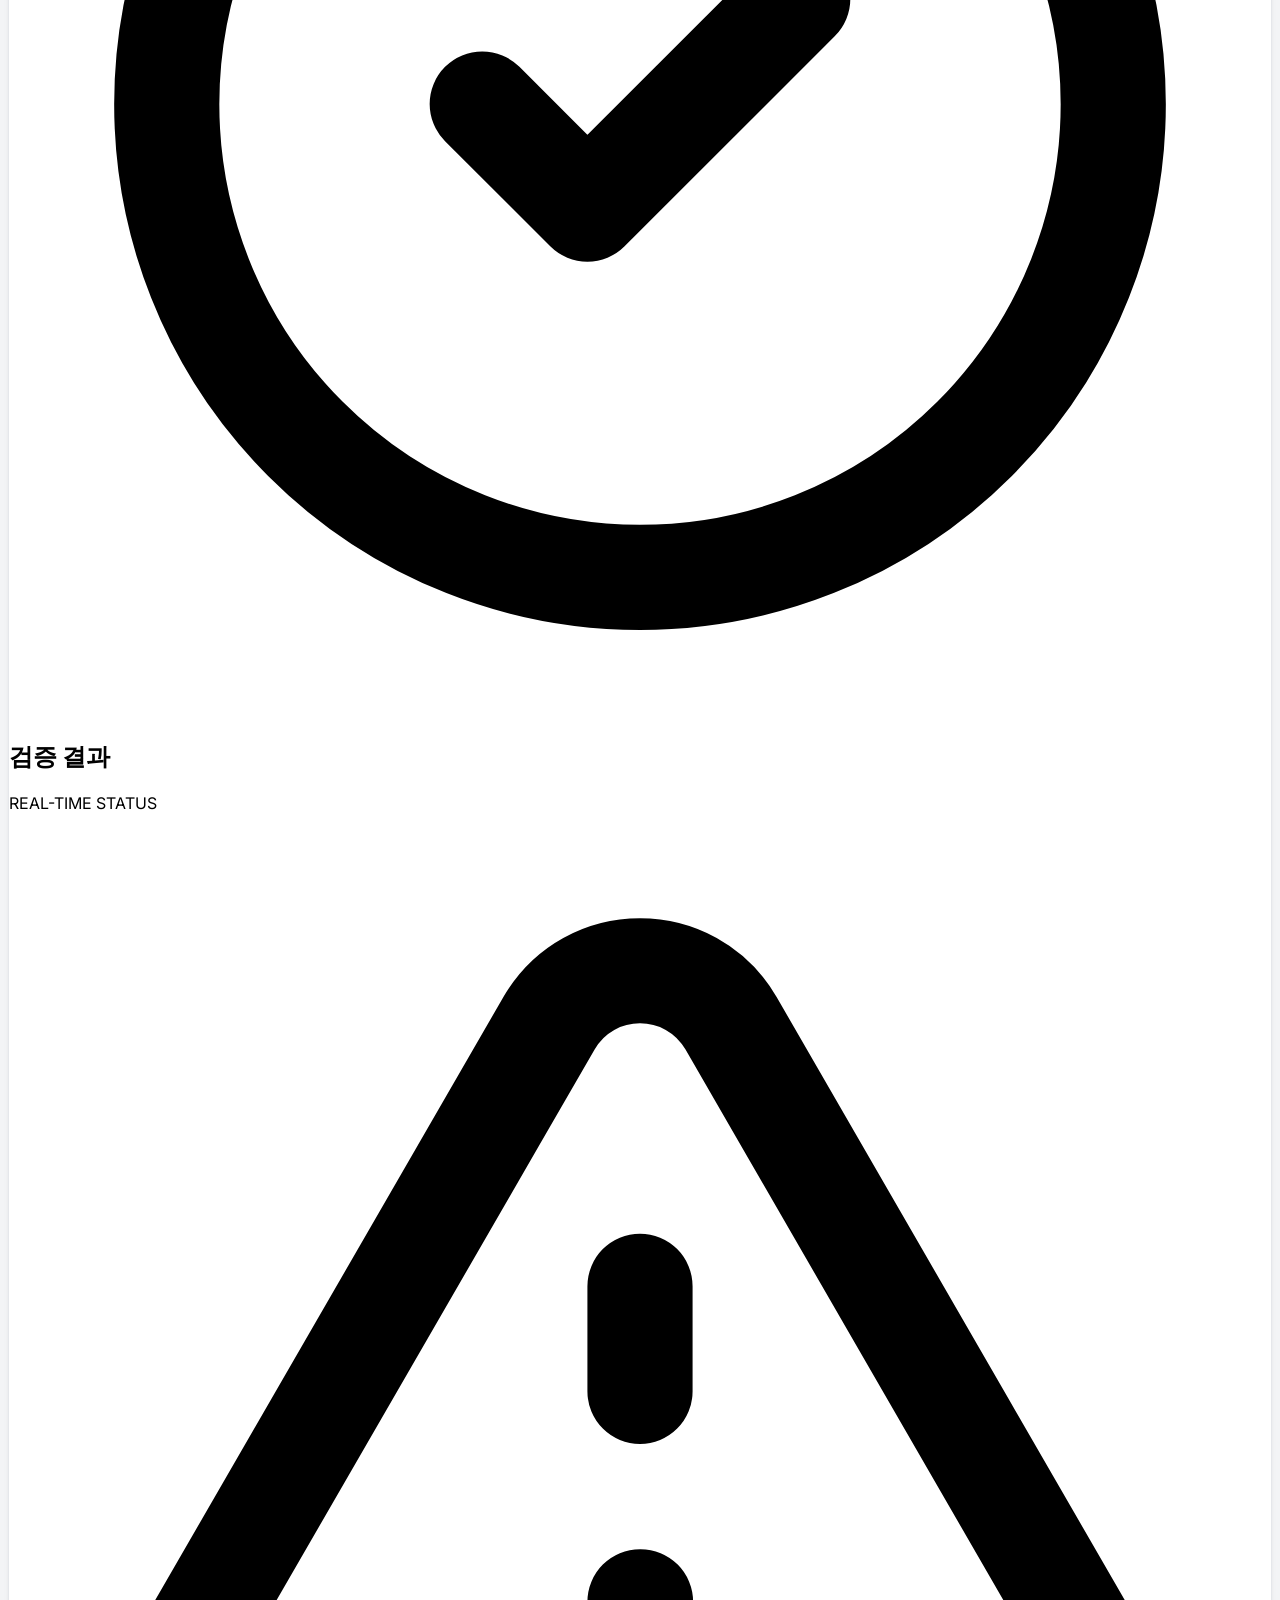
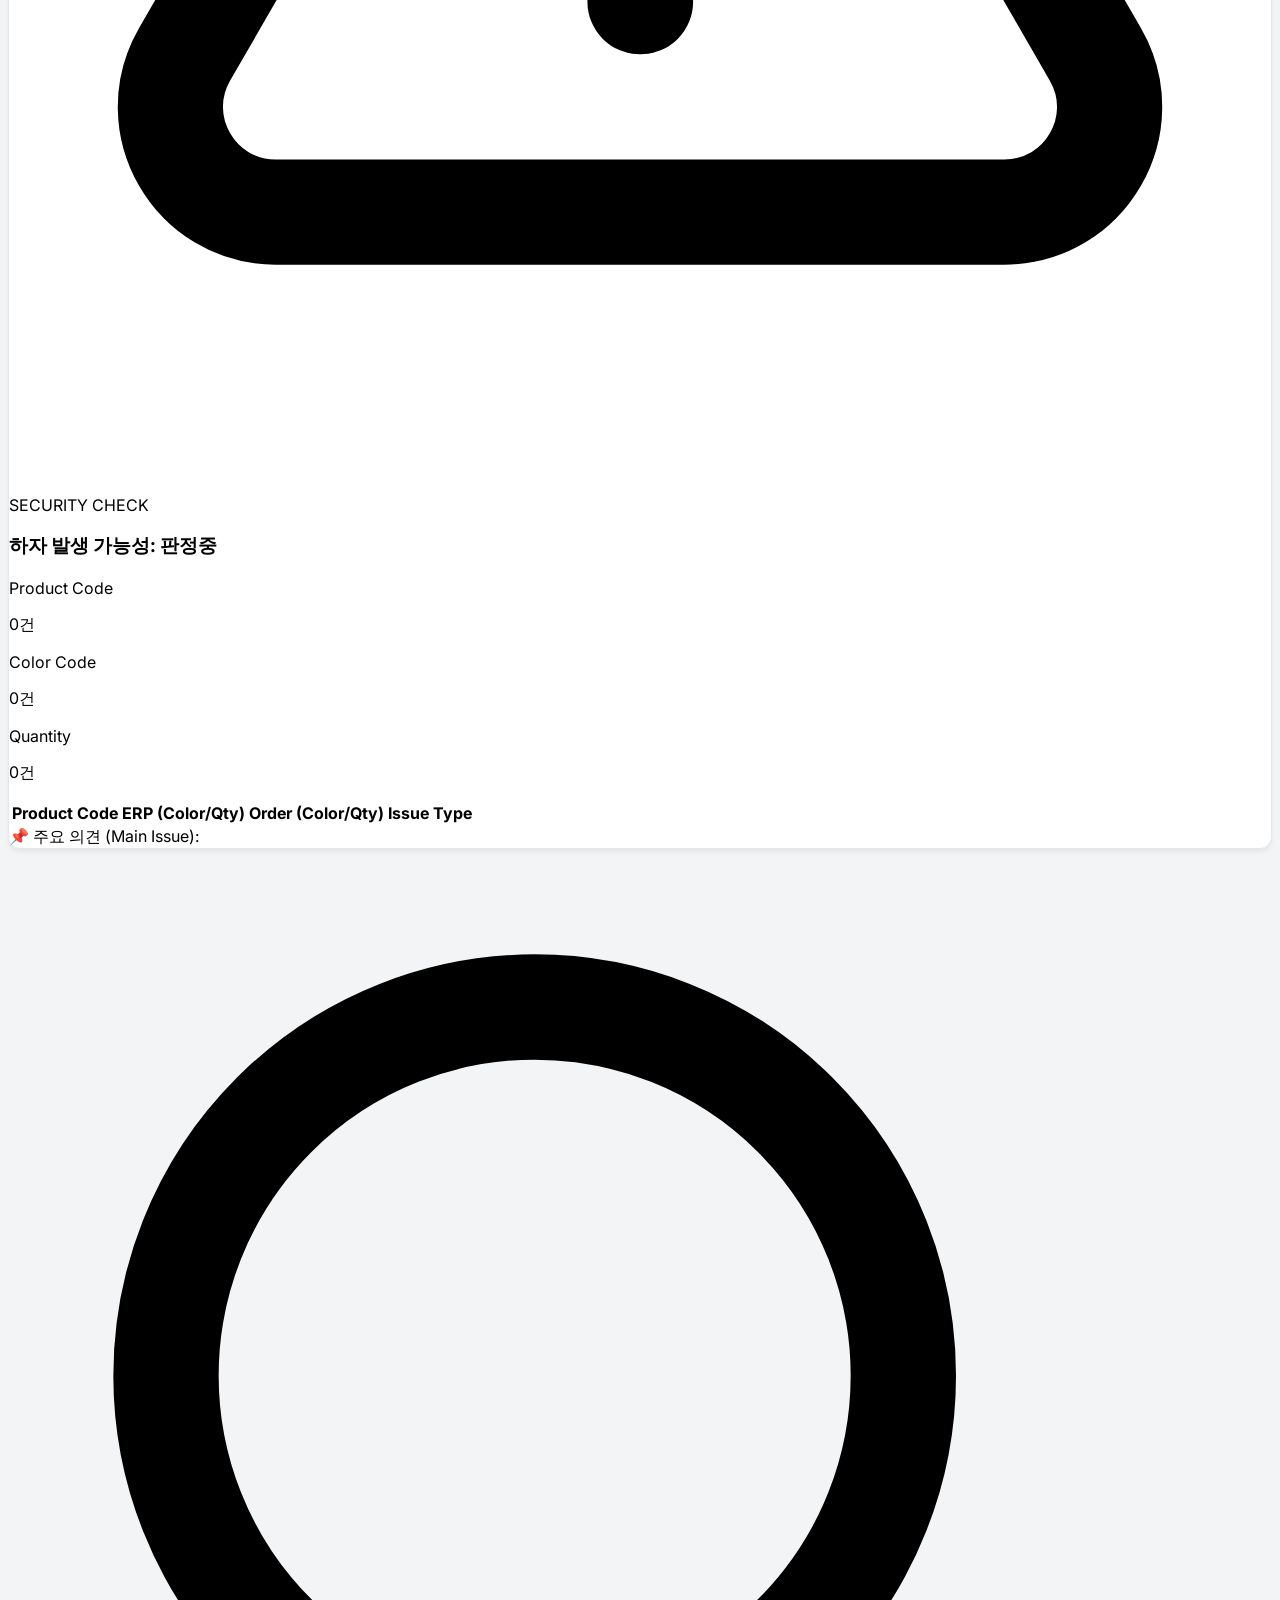
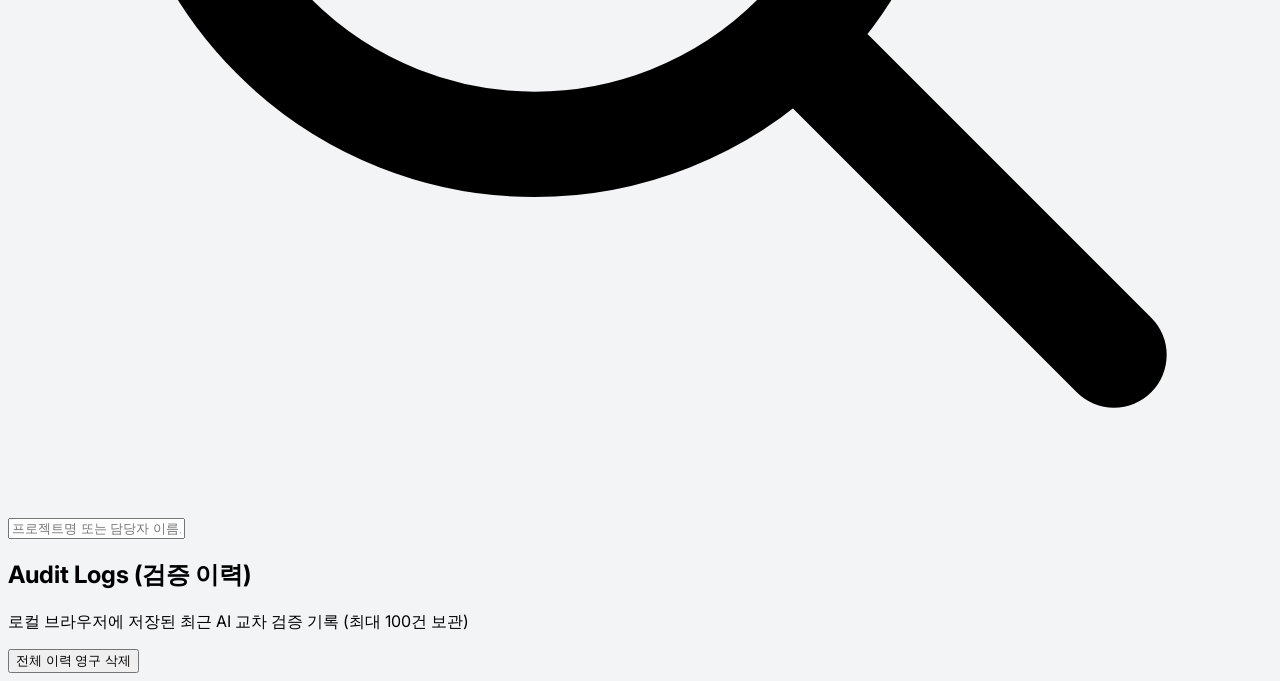
==== commit 0908af4f: "Add files via upload" ====
--- a/validation_app.html
+++ b/validation_app.html
@@ -103,6 +103,9 @@
                             </div>
                             <input type="file" id="erpFile" accept="image/*" class="absolute inset-0 w-full h-full opacity-0 cursor-pointer z-30">
                             <img id="erpPreview" class="absolute inset-0 w-full h-full object-contain p-2 hidden z-10 bg-white" src="">
+                            <button id="erpClearBtn" onclick="clearSingleImage('erp', event)" class="hidden absolute top-2 right-2 z-40 bg-white/90 hover:bg-red-50 text-slate-400 hover:text-red-500 rounded-full p-2 shadow-sm border border-slate-200 transition-all" title="이미지 지우기">
+                                <svg class="w-4 h-4 pointer-events-none" fill="none" stroke="currentColor" viewBox="0 0 24 24"><path stroke-linecap="round" stroke-linejoin="round" stroke-width="2.5" d="M6 18L18 6M6 6l12 12"></path></svg>
+                            </button>
                         </div>
 
                         <!-- Order Image -->
@@ -113,6 +116,9 @@
                             </div>
                             <input type="file" id="orderFile" accept="image/*" class="absolute inset-0 w-full h-full opacity-0 cursor-pointer z-30">
                             <img id="orderPreview" class="absolute inset-0 w-full h-full object-contain p-2 hidden z-10 bg-white" src="">
+                            <button id="orderClearBtn" onclick="clearSingleImage('order', event)" class="hidden absolute top-2 right-2 z-40 bg-white/90 hover:bg-red-50 text-slate-400 hover:text-red-500 rounded-full p-2 shadow-sm border border-slate-200 transition-all" title="이미지 지우기">
+                                <svg class="w-4 h-4 pointer-events-none" fill="none" stroke="currentColor" viewBox="0 0 24 24"><path stroke-linecap="round" stroke-linejoin="round" stroke-width="2.5" d="M6 18L18 6M6 6l12 12"></path></svg>
+                            </button>
                         </div>
                     </div>
 
@@ -237,6 +243,19 @@
     </main>
 
     <script>
+        document.addEventListener('DOMContentLoaded', () => {
+            const apiKeyInput = document.getElementById('apiKey');
+            if (apiKeyInput) {
+                const savedApiKey = localStorage.getItem('openai_api_key_fursys');
+                if (savedApiKey) {
+                    apiKeyInput.value = savedApiKey;
+                }
+                apiKeyInput.addEventListener('input', (e) => {
+                    localStorage.setItem('openai_api_key_fursys', e.target.value.trim());
+                });
+            }
+        });
+
         let erpBase64 = null;
         let orderBase64 = null;
 
@@ -448,11 +467,13 @@
                         document.getElementById('erpPreview').src = compressedBase64;
                         document.getElementById('erpPreview').classList.remove('hidden');
                         document.getElementById('erpPlaceholder').classList.add('hidden');
+                        document.getElementById('erpClearBtn').classList.remove('hidden');
                     } else {
                         orderBase64 = compressedBase64;
                         document.getElementById('orderPreview').src = compressedBase64;
                         document.getElementById('orderPreview').classList.remove('hidden');
                         document.getElementById('orderPlaceholder').classList.add('hidden');
+                        document.getElementById('orderClearBtn').classList.remove('hidden');
                     }
                 };
                 img.src = ev.target.result;
@@ -487,18 +508,30 @@
             }
         });
 
+        function clearSingleImage(type, e) {
+            if(e) { e.preventDefault(); e.stopPropagation(); }
+            if(type === 'erp') {
+                erpBase64 = null;
+                document.getElementById('erpFile').value = '';
+                document.getElementById('erpPreview').src = '';
+                document.getElementById('erpPreview').classList.add('hidden');
+                document.getElementById('erpPlaceholder').classList.remove('hidden');
+                document.getElementById('erpClearBtn').classList.add('hidden');
+            } else {
+                orderBase64 = null;
+                document.getElementById('orderFile').value = '';
+                document.getElementById('orderPreview').src = '';
+                document.getElementById('orderPreview').classList.add('hidden');
+                document.getElementById('orderPlaceholder').classList.remove('hidden');
+                document.getElementById('orderClearBtn').classList.add('hidden');
+            }
+        }
+
         document.getElementById('resetBtn').addEventListener('click', () => {
             document.getElementById('auditTitle').value = '';
             document.getElementById('auditManager').value = '';
-            erpBase64 = null; orderBase64 = null;
-            document.getElementById('erpFile').value = '';
-            document.getElementById('orderFile').value = '';
-            document.getElementById('erpPreview').src = '';
-            document.getElementById('orderPreview').src = '';
-            document.getElementById('erpPreview').classList.add('hidden');
-            document.getElementById('orderPreview').classList.add('hidden');
-            document.getElementById('erpPlaceholder').classList.remove('hidden');
-            document.getElementById('orderPlaceholder').classList.remove('hidden');
+            clearSingleImage('erp');
+            clearSingleImage('order');
             document.getElementById('resultCard').classList.add('hidden');
             document.getElementById('resultCard').classList.remove('flex');
             document.getElementById('initPlaceholder').classList.remove('hidden');
@@ -543,7 +576,7 @@
 Image 1 is the ERP system. Image 2 is the Order system.
 CRITICAL MATCHING RULE: 
 - ERP System (Image 1): Look for "기준 단품 코드" (Baseline Product Code). Extract it along with Color and Quantity.
-- Order System (Image 2): Extract "확정 단품코드" (Confirmed Code) and "확정 제품명(한글)" (Product Name).
+- Order System (Image 2): Extract "기준 단품 코드" (Baseline Code), "확정 제품명(한글)" (Product Name), "확정 색상" (Confirmed Color), and "가상 단품코드" (Virtual Product Code). WARNING: Do NOT use "기준 색상". You MUST use "확정 색상" for color comparison!
 - MUST pair rows between Image 1 and 2 exactly using either of these methods:
   Method 1: Order System's "기준 단품코드" exactly matches ERP's "기준 단품 코드".
   Method 2 (User Rule): If the string at the BEGINNING of Order System's "확정 제품명(한글)" matches the ERP's "기준 단품 코드" (e.g. Order Name "FGS0024A-형태-110V..." matches ERP Code "FGS0024A"), they are considered a SUCCESSFUL MATCH (Pass/합격).
@@ -551,13 +584,14 @@
 
 Validation Rule:
 1. Paired Items: STRICTLY compare Code, Color and Quantity.
-   If paired via Method 2 (Substituted Code matching rule, e.g., FGS0024A vs MCIFGS260001):
-      - You MUST pair them! DO NOT treat it as a standalone '추가됨'.
-      - Set 'productCode' to the ORIGINAL ERP Code (e.g., FGS0024A).
-      - Set 'erp' to the matched ERP Code/Color/Qty (e.g., "[FGS0024A] BKM / 2").
-      - Set 'order' to the Order Code/Color/Qty (e.g., "[MCIFGS260001] DCR / 2").
-      - Set issue to '코드 불일치 (변경됨)', and if Color differs add '및 색상 불일치', if Qty differs add '및 수량 불일치'.
-   If paired via Method 1 (Direct Code Match):
+   If the Order System row has a populated '가상 단품코드' (e.g., MCICEC260002) OR was paired via Method 2:
+      - This means the code was replaced/virtualized! You MUST pair them! DO NOT treat it as a standalone '추가됨'.
+      - Set 'productCode' to the ORIGINAL ERP Code (e.g., CEC0082ST).
+      - Set 'erp' to the matched ERP Color/Qty (e.g., "NBK / 1").
+      - Set 'order' to "[<가상단품코드 or 확정제품명>] <Color> / <Qty>" (e.g., "[MCICEC260002] NBK / 1").
+      - Set issue to '코드 불일치 (변경됨)'. And if Color differs add '및 색상 불일치', if Qty differs add '및 수량 불일치'.
+      - CRITICAL: If there are multiple rows with the same '기준 단품 코드' but different '가상 단품코드' (e.g., MCICEC260002 and MCICEC260004 for CEC0082ST), pair EACH one with a corresponding ERP row if possible, or flag them as separate '변경됨' items. Just output them all.
+   If paired via Method 1 (Direct Code Match WITHOUT a '가상 단품코드'):
       - If BOTH Color and Qty match exactly, issue must be '일치 (정상)'.
       - If Color matches but Qty differs, issue must be '수량 불일치'.
       - If Qty matches but Color differs, issue must be '색상 불일치'.
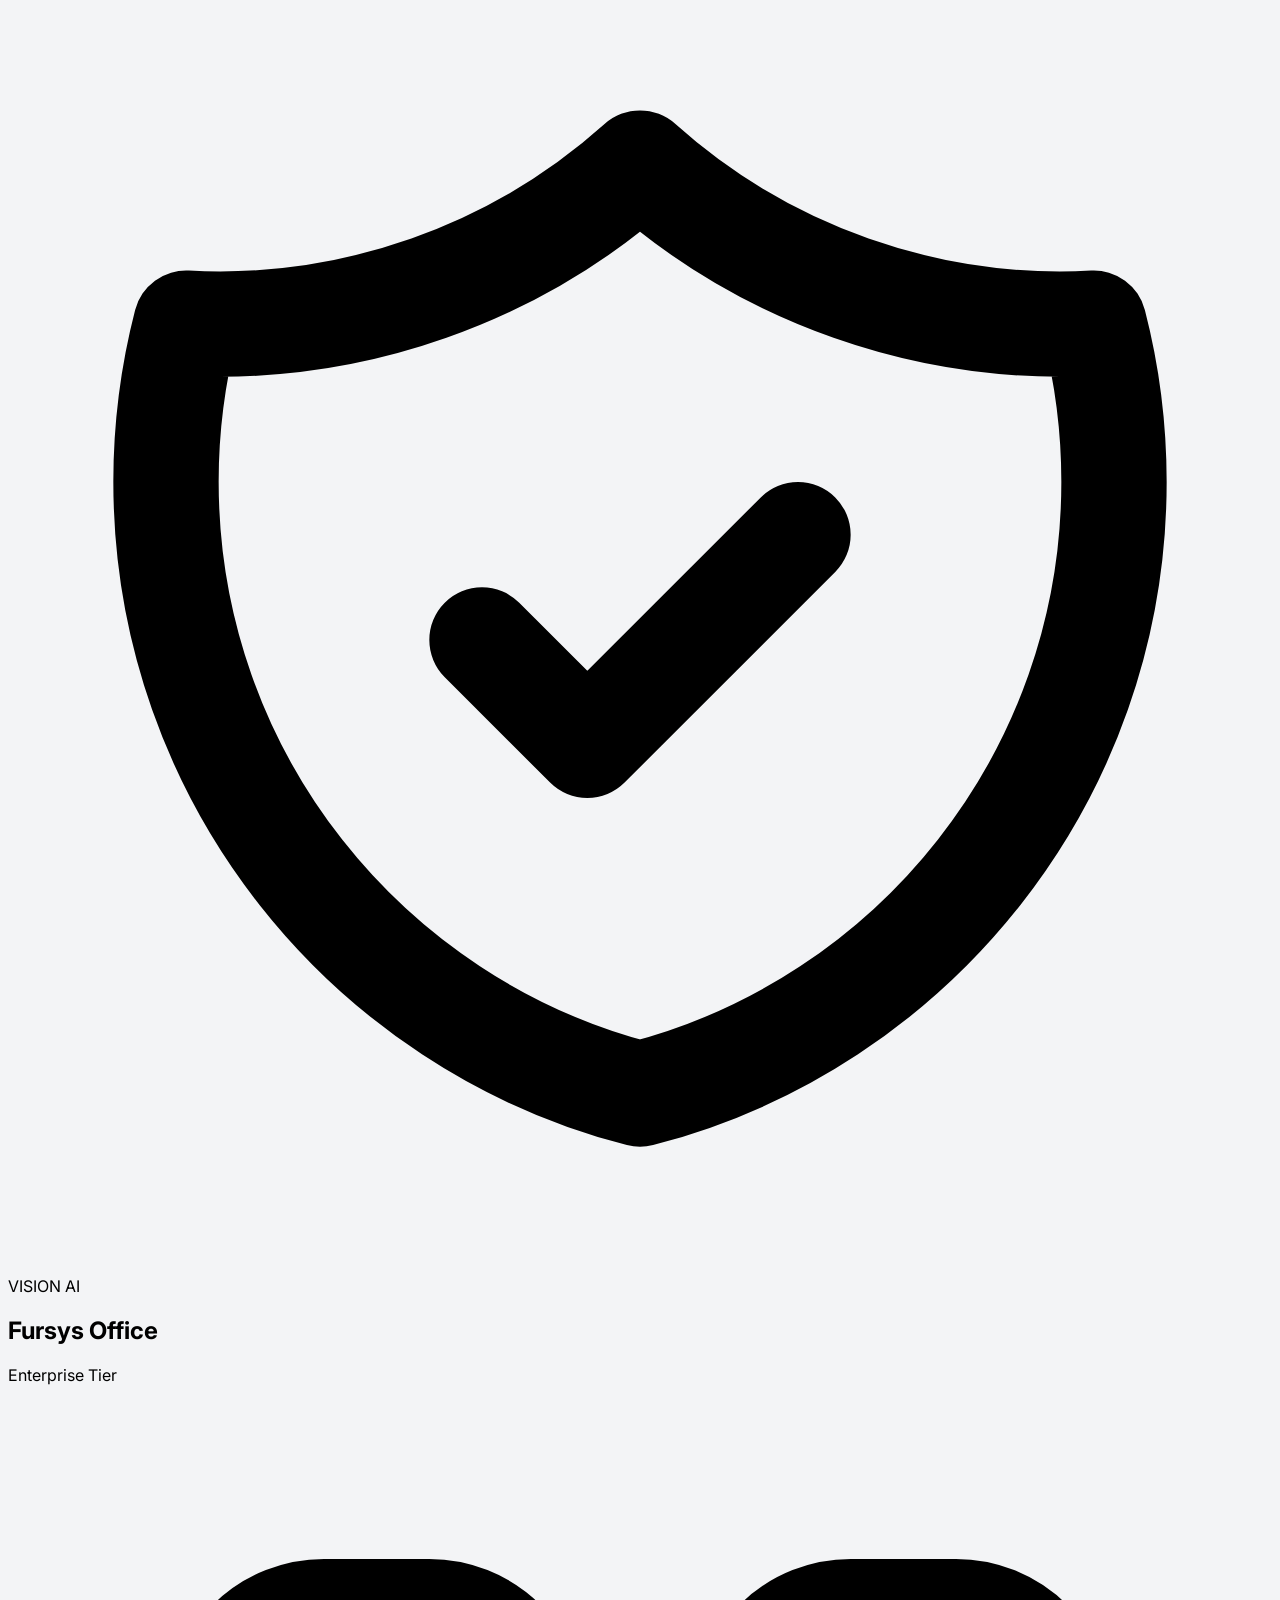
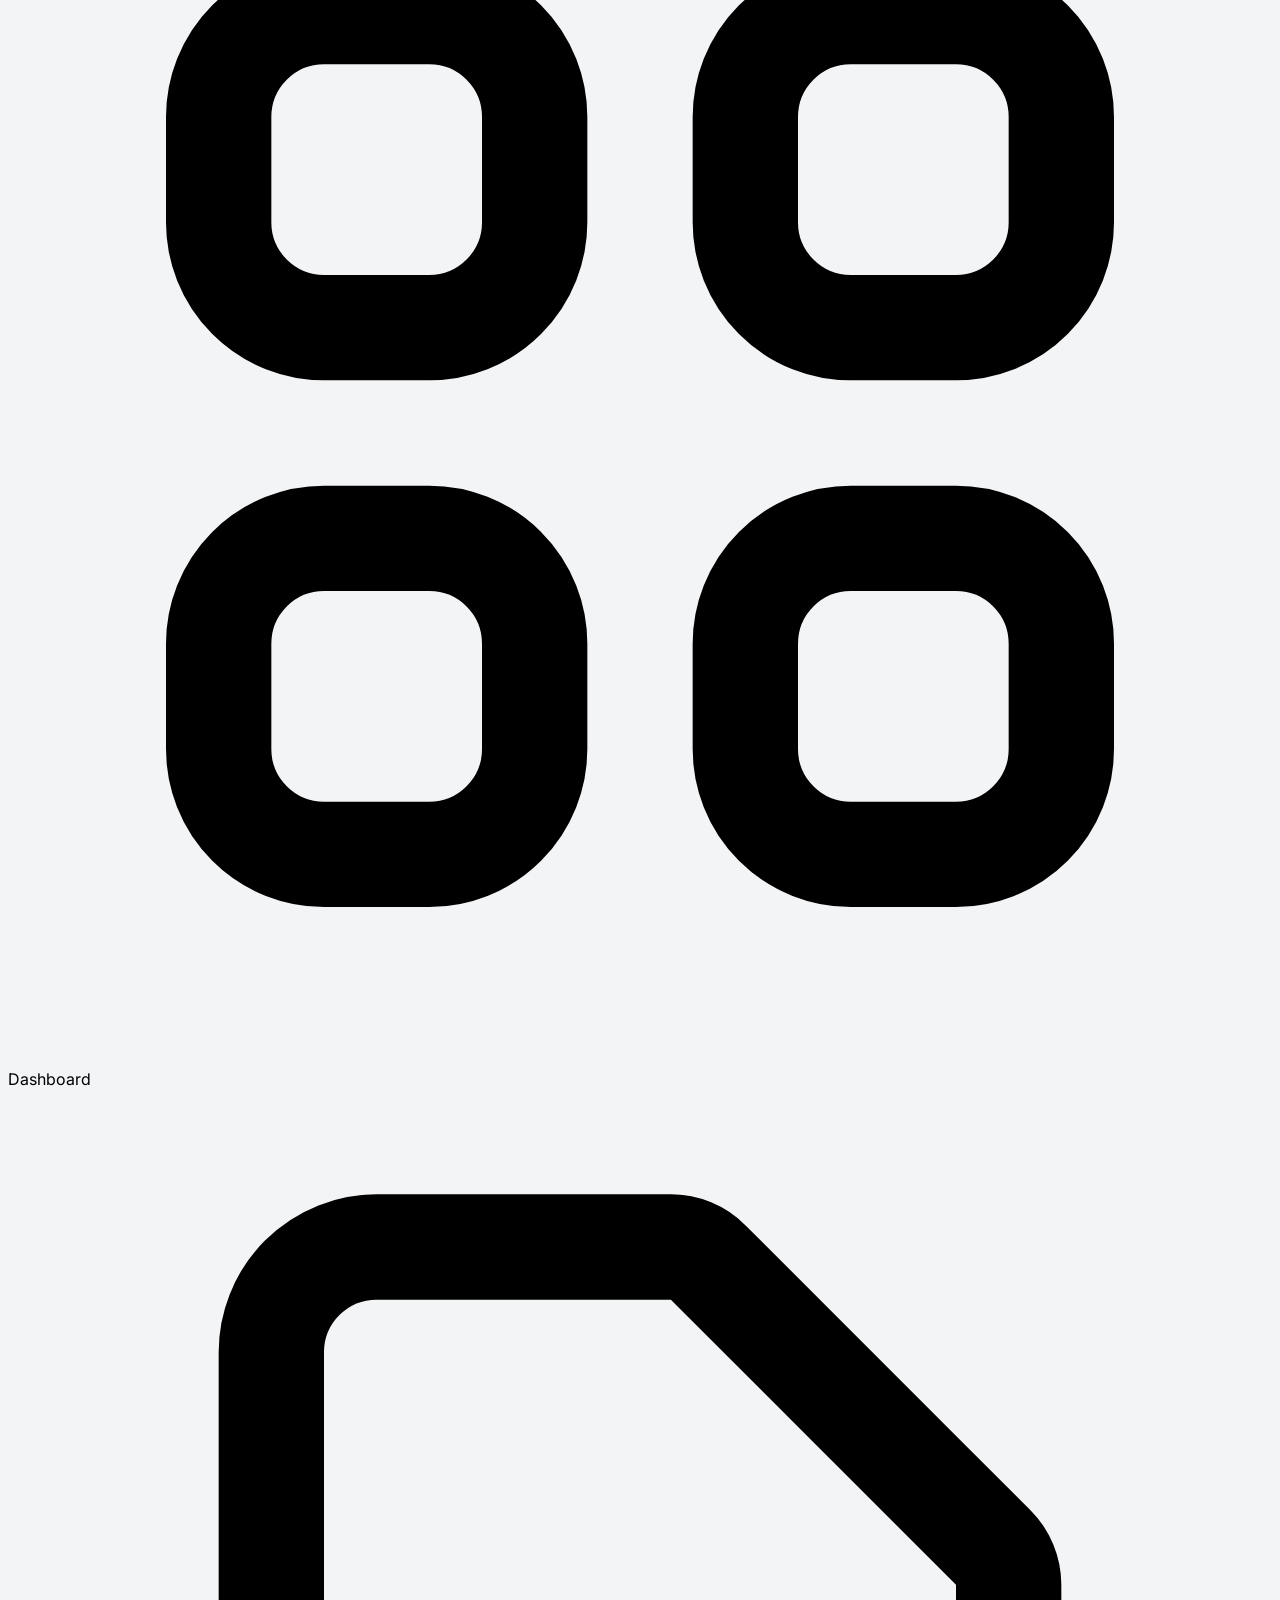
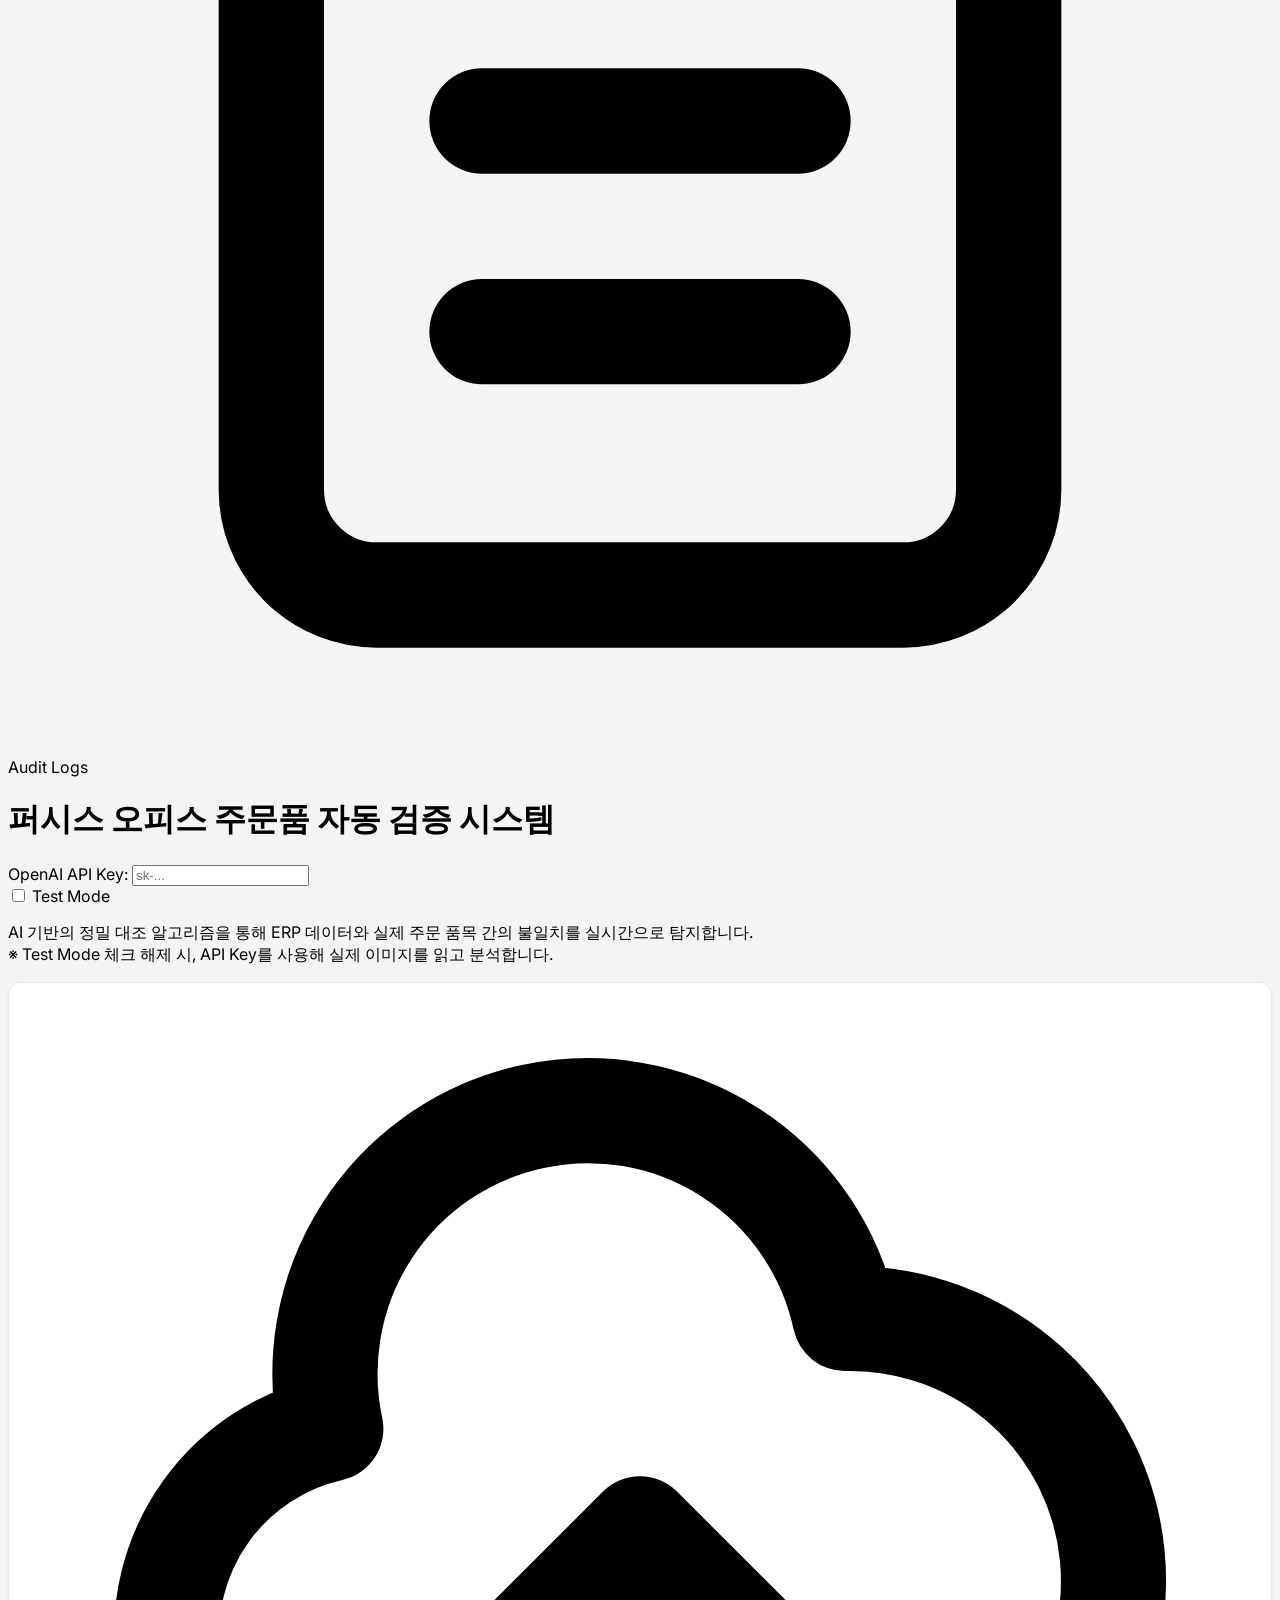
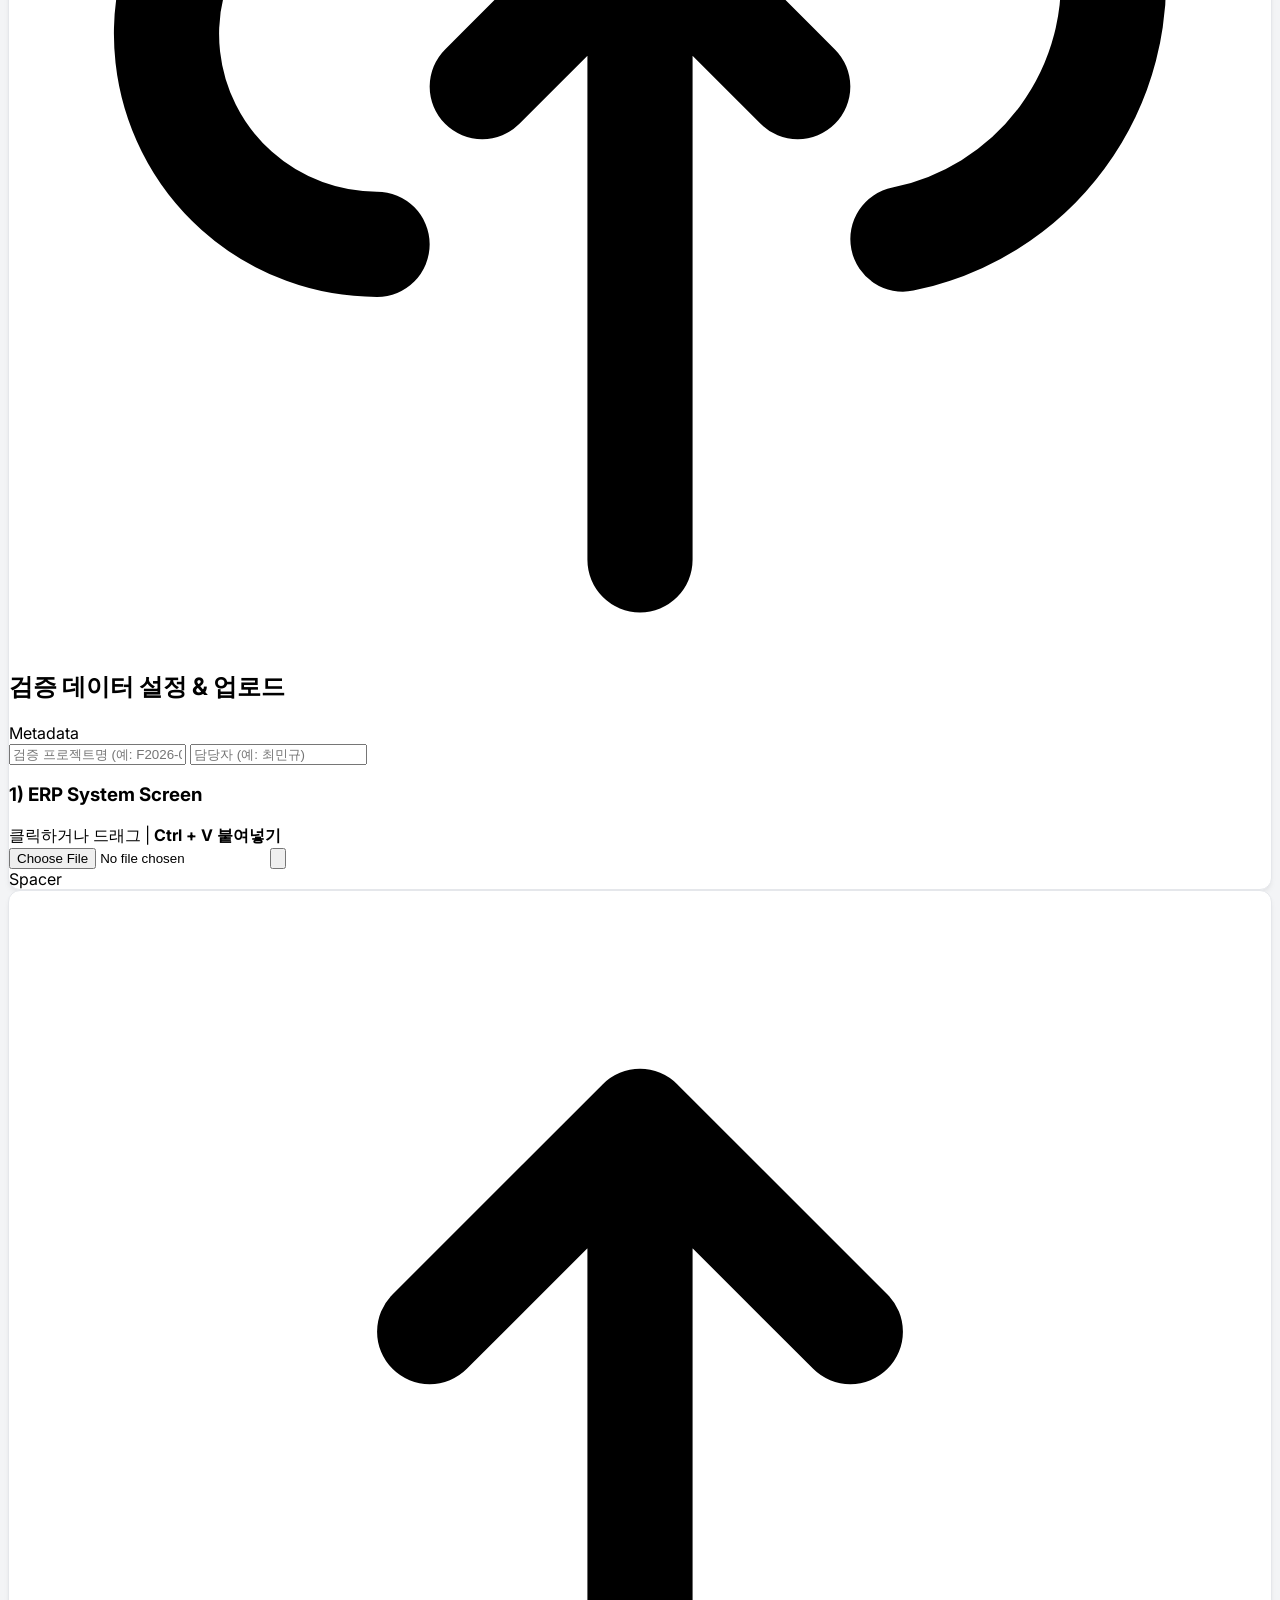
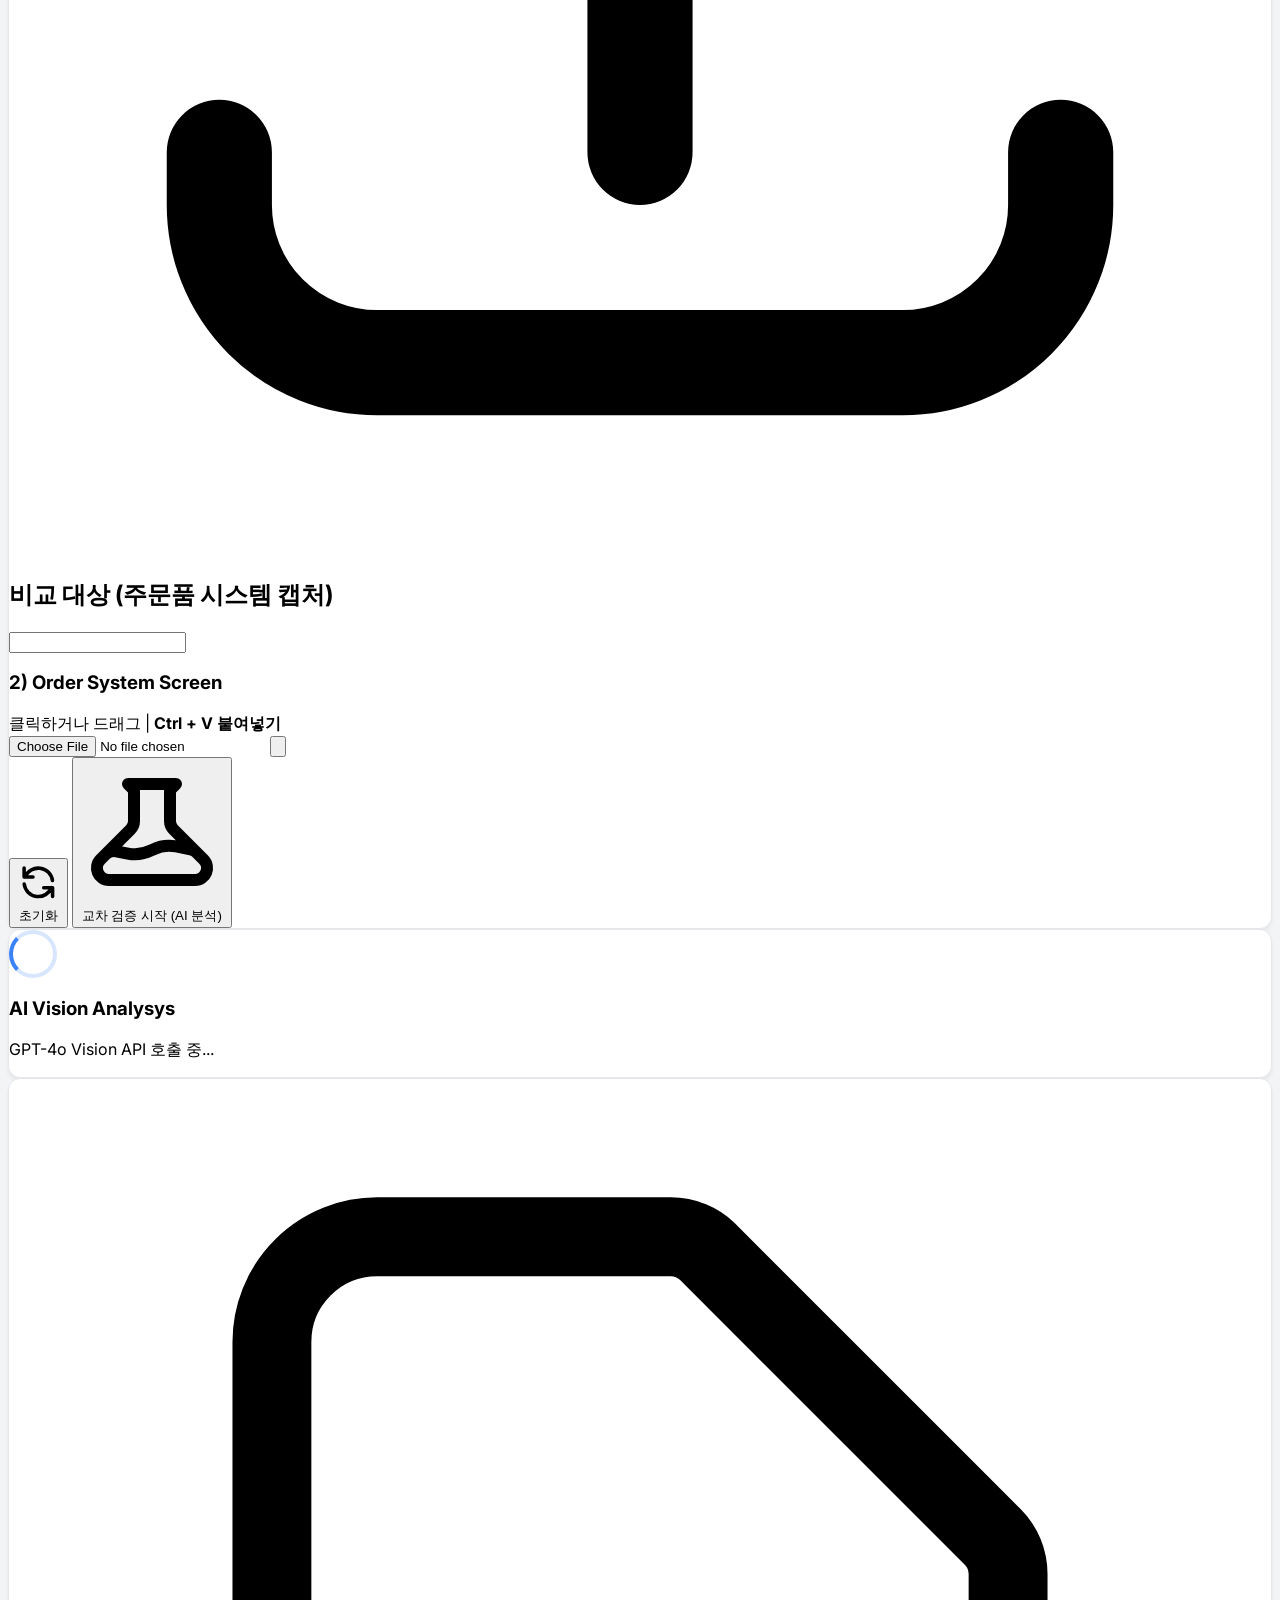
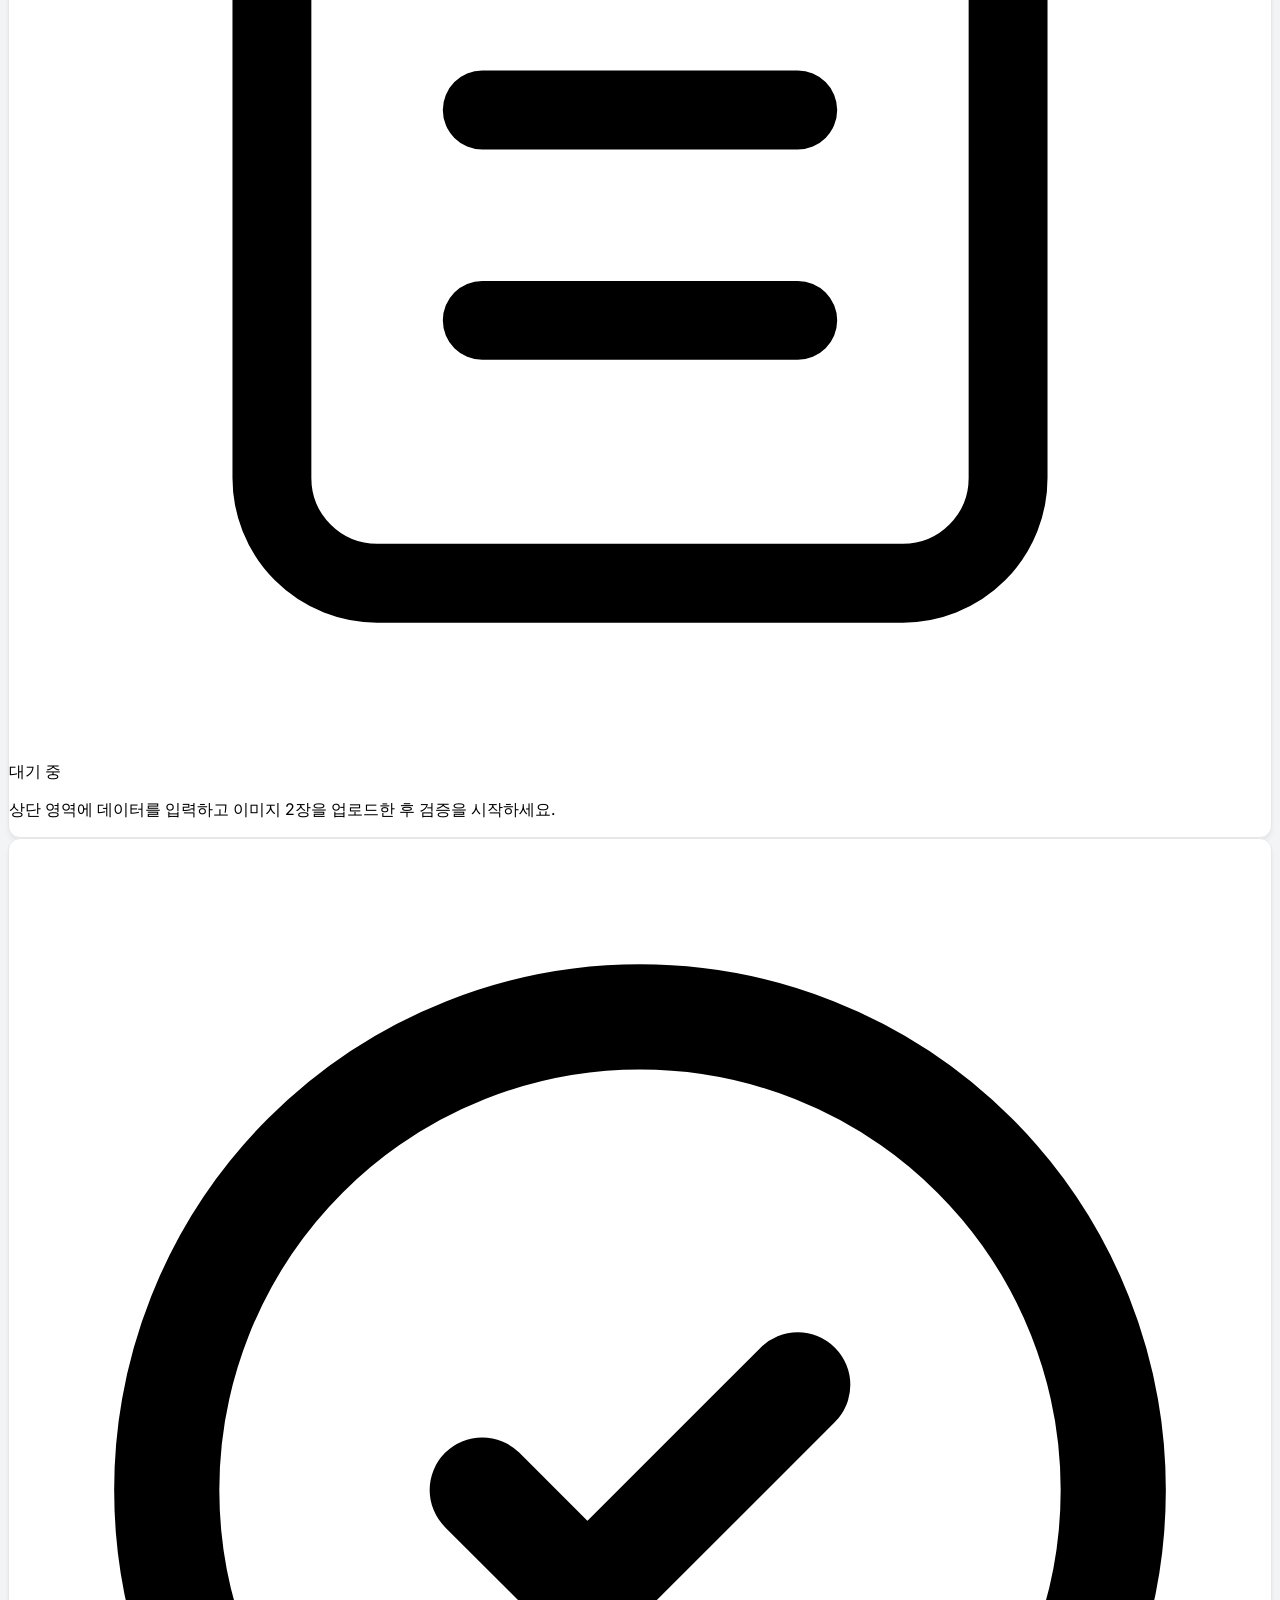
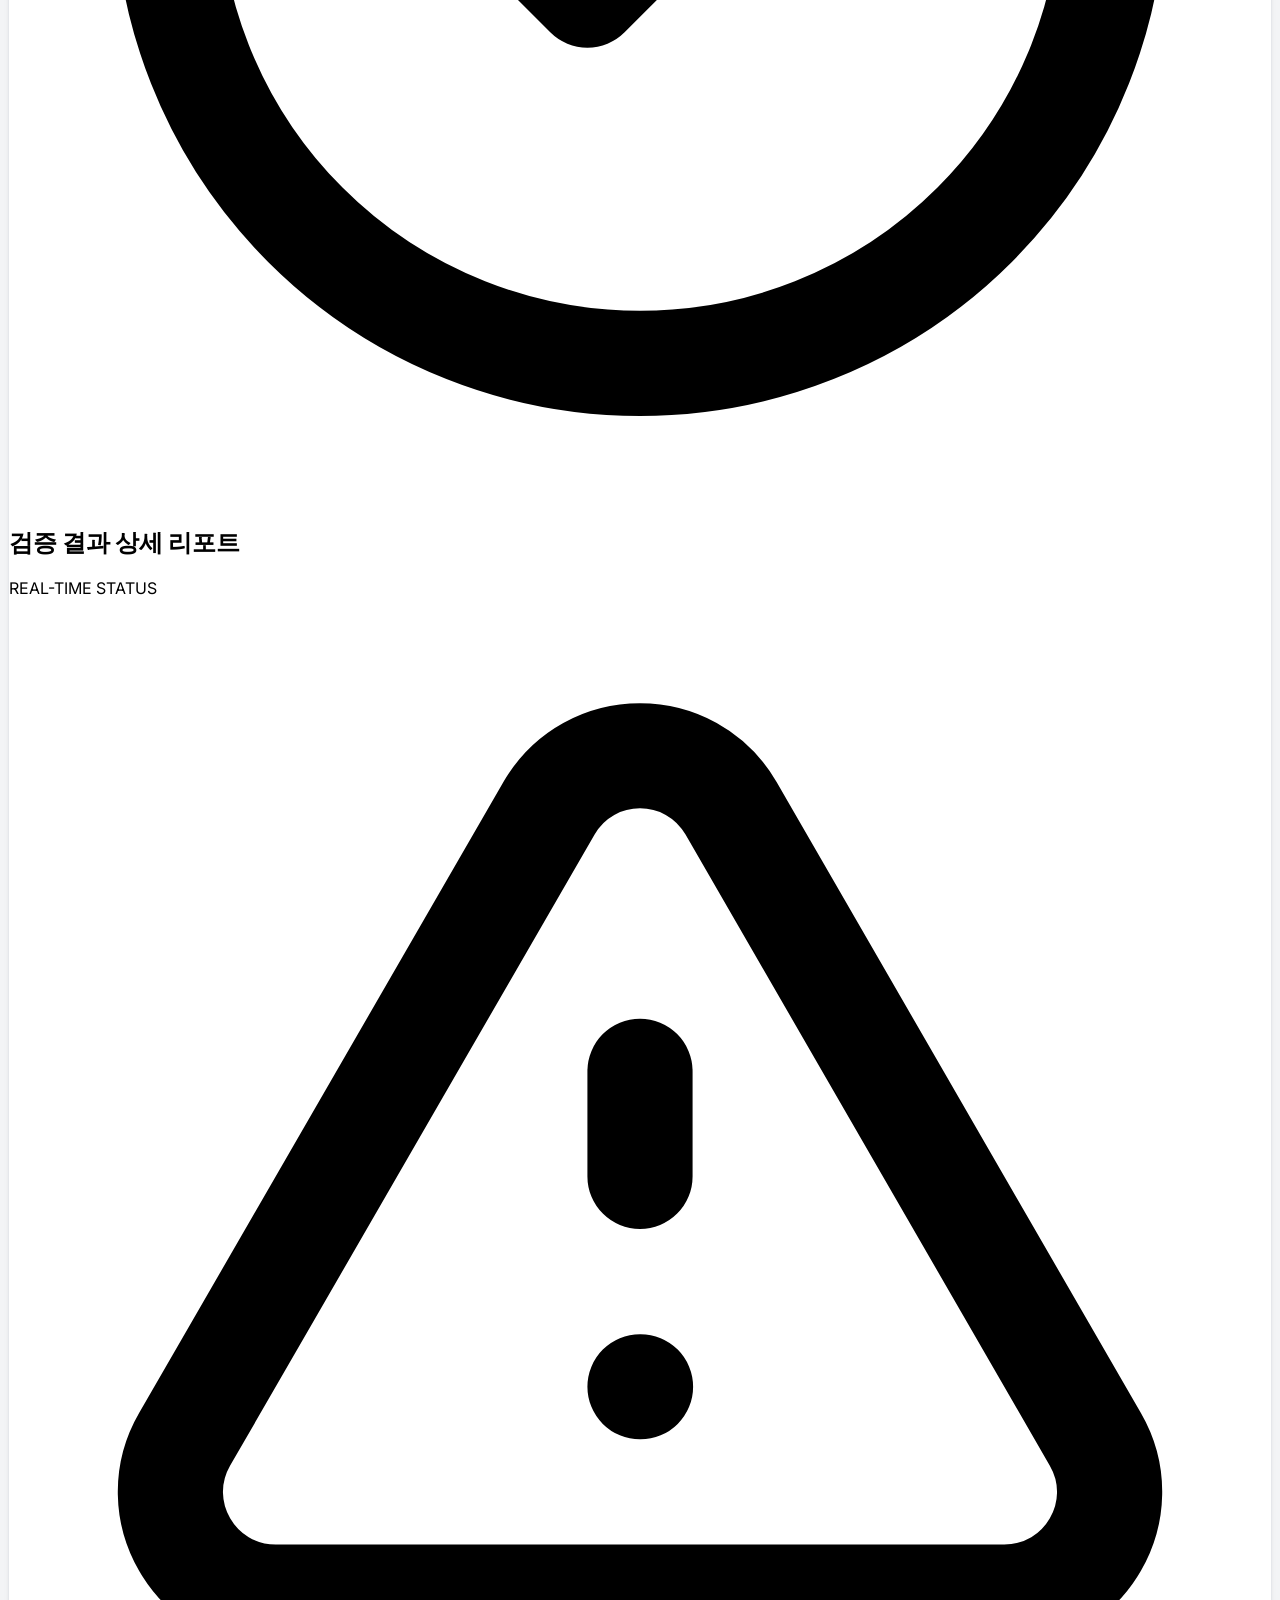
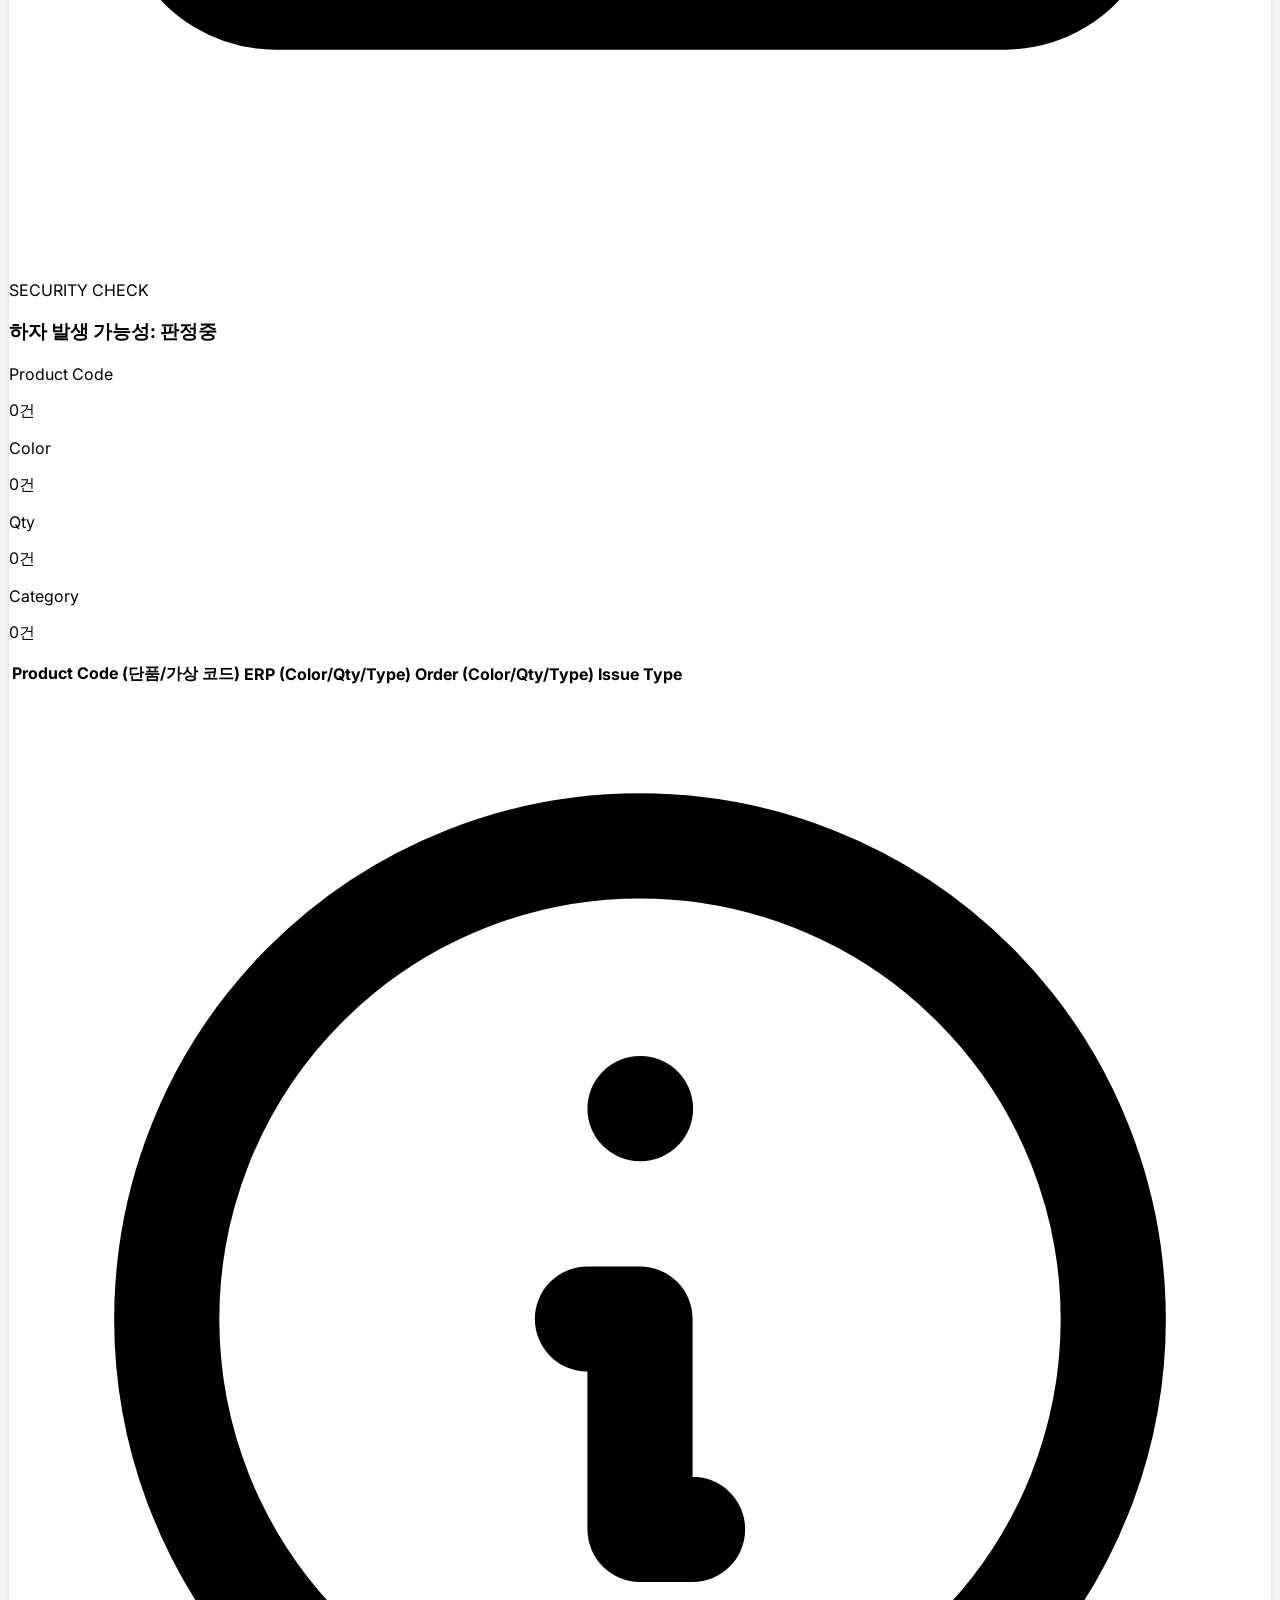
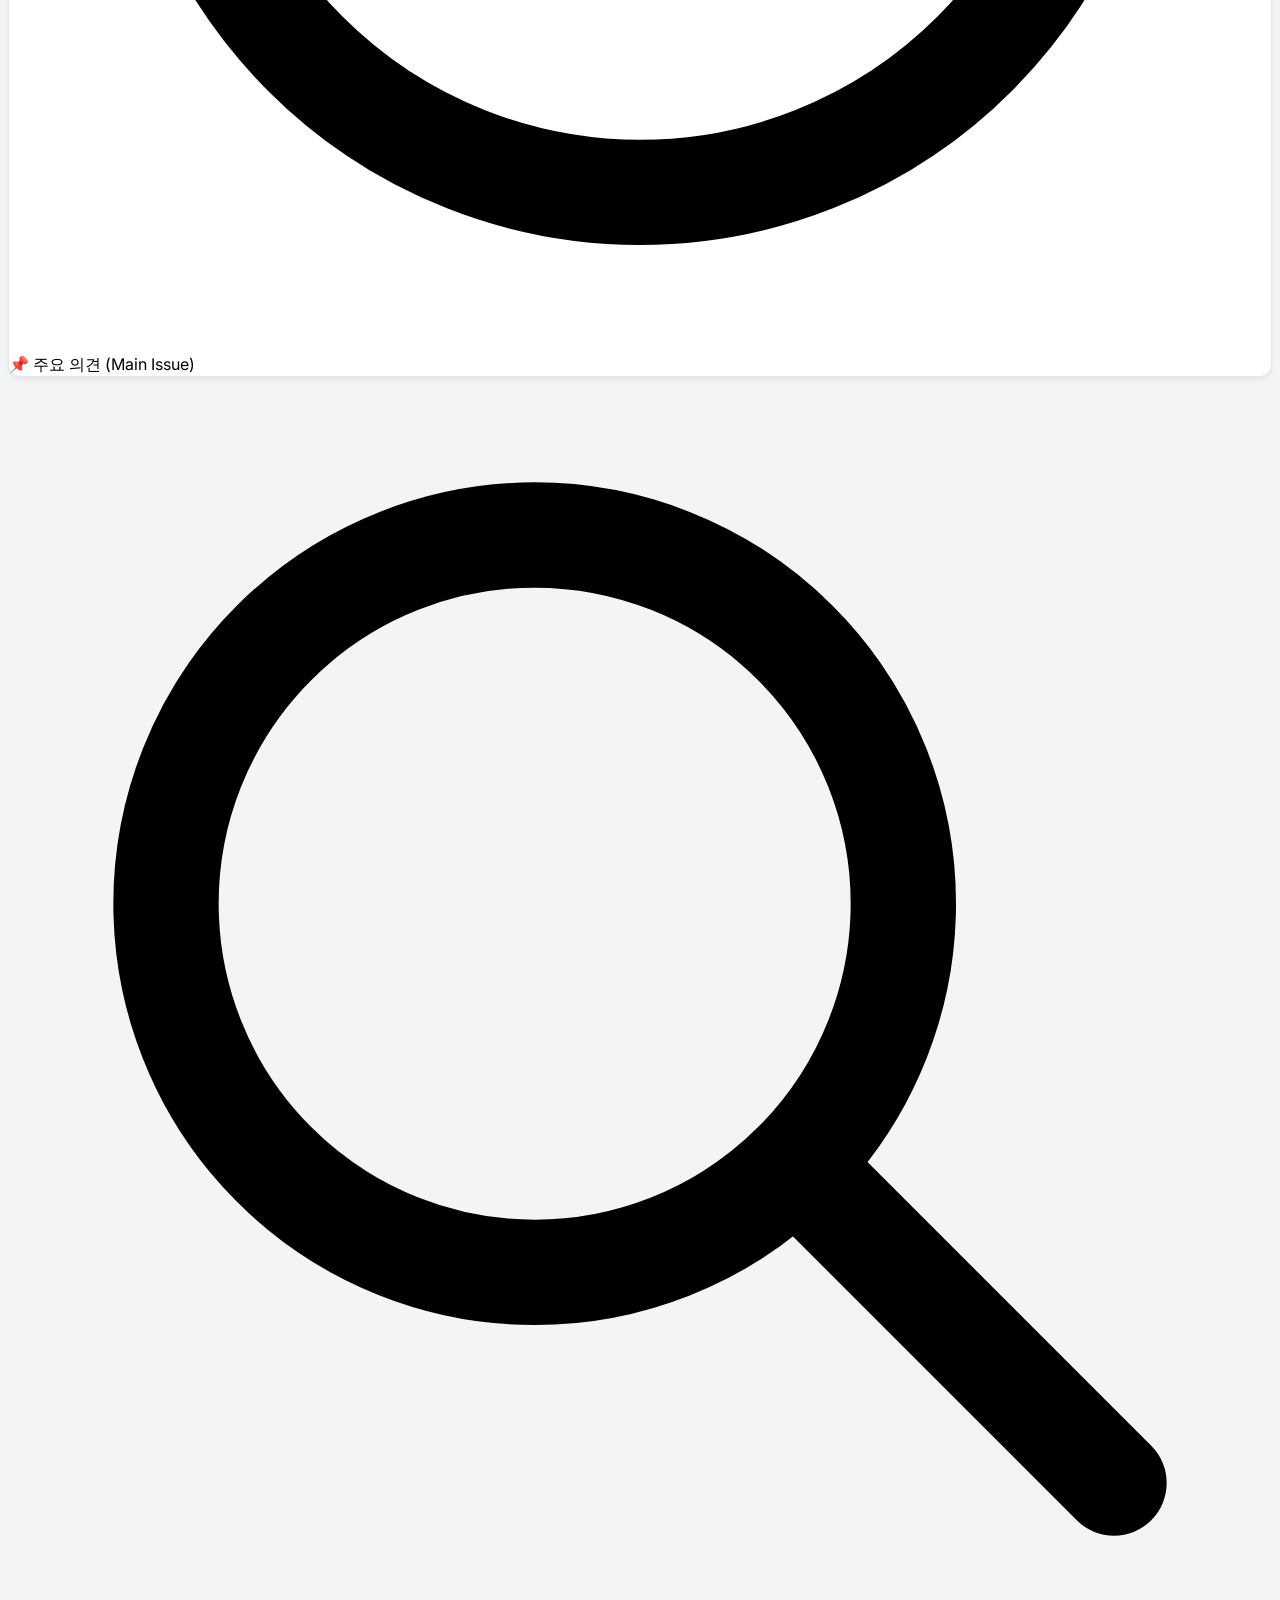
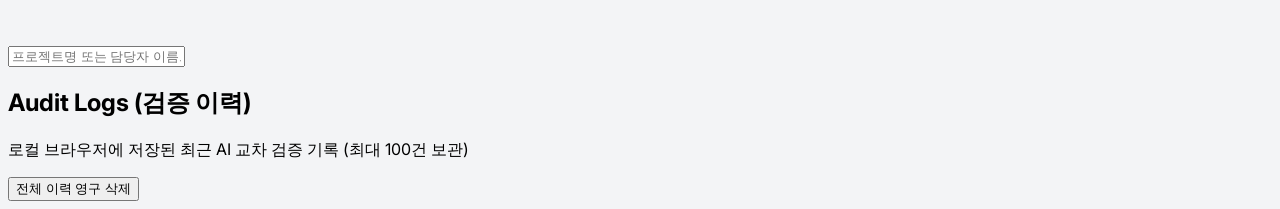
==== commit b0f55356: "Add files via upload" ====
--- a/validation_app.html
+++ b/validation_app.html
@@ -77,142 +77,178 @@
                 <span class="text-sm text-blue-500 bg-blue-50 px-2 py-0.5 rounded mt-1 inline-block border border-blue-100">※ Test Mode 체크 해제 시, API Key를 사용해 실제 이미지를 읽고 분석합니다.</span>
             </p>
 
-            <div id="viewDashboard" class="grid grid-cols-1 lg:grid-cols-2 gap-8 items-start">
-                <!-- Left Column: Upload -->
-                <section class="glass-panel p-6 flex flex-col h-full">
-                    <div class="flex items-center justify-between mb-5 border-b border-slate-100 pb-3">
-                        <h2 class="text-lg font-bold flex items-center gap-2 text-slate-800">
-                            <svg class="w-5 h-5 text-blue-500" fill="none" stroke="currentColor" viewBox="0 0 24 24"><path stroke-linecap="round" stroke-linejoin="round" stroke-width="2" d="M7 16a4 4 0 01-.88-7.903A5 5 0 1115.9 6L16 6a5 5 0 011 9.9M15 13l-3-3m0 0l-3 3m3-3v12"></path></svg>
-                            검증 데이터 설정 & 업로드
-                        </h2>
-                        <span class="text-xs font-bold text-blue-600 bg-blue-50 px-2 py-1 rounded-full uppercase tracking-wide border border-blue-100">Metadata</span>
-                    </div>
-
-                    <!-- Metadata Inputs placed correctly inside panel -->
-                    <div class="flex gap-3 mb-5">
-                        <input type="text" id="auditTitle" placeholder="검증 프로젝트명 (예: F2026-03-00-086)" class="w-2/3 border border-slate-300 rounded-lg px-3 py-2 text-sm text-slate-700 focus:ring-2 focus:ring-blue-500 focus:outline-none bg-white font-bold placeholder-slate-400 shadow-inner">
-                        <input type="text" id="auditManager" placeholder="담당자 (예: 최민규)" class="w-1/3 border border-slate-300 rounded-lg px-3 py-2 text-sm text-slate-700 focus:ring-2 focus:ring-blue-500 focus:outline-none bg-white font-bold placeholder-slate-400 shadow-inner">
-                    </div>
-
-                    <div class="space-y-4 flex-1">
-                        <!-- ERP Image -->
-                        <div class="relative group border-2 border-dashed border-slate-300 rounded-xl p-4 text-center hover:border-blue-400 hover:bg-blue-50/30 transition-all cursor-pointer h-40 flex flex-col justify-center items-center overflow-hidden">
-                            <div id="erpPlaceholder" class="relative z-20 pointer-events-none">
-                                <h3 class="font-bold text-slate-700 mb-1">1) ERP System Screen</h3>
-                                <span class="text-sm text-slate-400">클릭하거나 드래그 <span class="text-slate-300 mx-1">|</span> <strong class="text-blue-500 bg-blue-50 px-2 py-0.5 rounded">Ctrl + V 붙여넣기</strong></span>
-                            </div>
-                            <input type="file" id="erpFile" accept="image/*" class="absolute inset-0 w-full h-full opacity-0 cursor-pointer z-30">
-                            <img id="erpPreview" class="absolute inset-0 w-full h-full object-contain p-2 hidden z-10 bg-white" src="">
-                            <button id="erpClearBtn" onclick="clearSingleImage('erp', event)" class="hidden absolute top-2 right-2 z-40 bg-white/90 hover:bg-red-50 text-slate-400 hover:text-red-500 rounded-full p-2 shadow-sm border border-slate-200 transition-all" title="이미지 지우기">
-                                <svg class="w-4 h-4 pointer-events-none" fill="none" stroke="currentColor" viewBox="0 0 24 24"><path stroke-linecap="round" stroke-linejoin="round" stroke-width="2.5" d="M6 18L18 6M6 6l12 12"></path></svg>
-                            </button>
-                        </div>
-
-                        <!-- Order Image -->
-                        <div class="relative group border-2 border-dashed border-slate-300 rounded-xl p-4 text-center hover:border-blue-400 hover:bg-blue-50/30 transition-all cursor-pointer h-40 flex flex-col justify-center items-center overflow-hidden">
-                            <div id="orderPlaceholder" class="relative z-20 pointer-events-none">
-                                <h3 class="font-bold text-slate-700 mb-1">2) Order System Screen</h3>
-                                <span class="text-sm text-slate-400">클릭하거나 드래그 <span class="text-slate-300 mx-1">|</span> <strong class="text-blue-500 bg-blue-50 px-2 py-0.5 rounded">Ctrl + V 붙여넣기</strong></span>
-                            </div>
-                            <input type="file" id="orderFile" accept="image/*" class="absolute inset-0 w-full h-full opacity-0 cursor-pointer z-30">
-                            <img id="orderPreview" class="absolute inset-0 w-full h-full object-contain p-2 hidden z-10 bg-white" src="">
-                            <button id="orderClearBtn" onclick="clearSingleImage('order', event)" class="hidden absolute top-2 right-2 z-40 bg-white/90 hover:bg-red-50 text-slate-400 hover:text-red-500 rounded-full p-2 shadow-sm border border-slate-200 transition-all" title="이미지 지우기">
-                                <svg class="w-4 h-4 pointer-events-none" fill="none" stroke="currentColor" viewBox="0 0 24 24"><path stroke-linecap="round" stroke-linejoin="round" stroke-width="2.5" d="M6 18L18 6M6 6l12 12"></path></svg>
-                            </button>
-                        </div>
-                    </div>
-
-                    <div class="mt-6 flex gap-3 w-full">
-                        <button id="resetBtn" class="w-1/4 bg-white hover:bg-slate-50 active:scale-[0.98] text-slate-600 font-bold py-3.5 rounded-xl shadow-sm border border-slate-200 transition-all flex items-center justify-center gap-2">
-                            <svg class="w-5 h-5" fill="none" stroke="currentColor" viewBox="0 0 24 24"><path stroke-linecap="round" stroke-linejoin="round" stroke-width="2" d="M4 4v5h.582m15.356 2A8.001 8.001 0 004.582 9m0 0H9m11 11v-5h-.581m0 0a8.003 8.003 0 01-15.357-2m15.357 2H15"></path></svg>
-                            초기화
-                        </button>
-                        <button id="verifyBtn" class="w-3/4 bg-blue-600 hover:bg-blue-700 active:scale-[0.98] text-white font-bold py-3.5 rounded-xl shadow-md transition-all flex items-center justify-center gap-2 group">
-                            <svg class="w-5 h-5 group-hover:rotate-12 transition-transform" fill="none" stroke="currentColor" viewBox="0 0 24 24"><path stroke-linecap="round" stroke-linejoin="round" stroke-width="2" d="M19.428 15.428a2 2 0 00-1.022-.547l-2.387-.477a6 6 0 00-3.86.517l-.318.158a6 6 0 01-3.86.517L6.05 15.21a2 2 0 00-1.806.547M8 4h8l-1 1v5.172a2 2 0 00.586 1.414l5 5c1.26 1.26.367 3.414-1.415 3.414H4.828c-1.782 0-2.674-2.154-1.414-3.414l5-5A2 2 0 009 10.172V5L8 4z"></path></svg>
-                            교차 검증 시작 (AI 분석)
-                        </button>
-                    </div>
-                </section>
-
-                <!-- Right Column: Results -->
-                <section class="flex flex-col h-full relative">
-                    <!-- Loading Mask -->
-                    <div id="loadingSection" class="absolute inset-0 bg-white/80 backdrop-blur-sm z-10 hidden flex-col items-center justify-center rounded-xl border border-blue-100 shadow-xl">
-                        <div class="spinner mb-4"></div>
-                        <h3 class="font-bold text-blue-900 text-lg">AI Vision Analysys</h3>
-                        <p id="loadingText" class="text-blue-600/80 text-sm mt-1">GPT-4o Vision API 호출 중...</p>
-                    </div>
-
-                    <div id="initPlaceholder" class="glass-panel p-6 flex flex-col items-center justify-center text-center h-full text-slate-400 border-dashed border-2">
-                        <svg class="w-16 h-16 mb-4 text-slate-300" fill="none" stroke="currentColor" viewBox="0 0 24 24"><path stroke-linecap="round" stroke-linejoin="round" stroke-width="1.5" d="M9 12h6m-6 4h6m2 5H7a2 2 0 01-2-2V5a2 2 0 012-2h5.586a1 1 0 01.707.293l5.414 5.414a1 1 0 01.293.707V19a2 2 0 01-2 2z"></path></svg>
-                        <p class="font-medium text-lg text-slate-500">대기 중</p>
-                        <p class="text-sm mt-1">좌측 영역에 이미지를 업로드한 후 검증을 시작하세요.</p>
-                    </div>
-
-                    <!-- Result Panel -->
-                    <div id="resultCard" class="glass-panel p-6 hidden flex-col h-full fade-in ring-1 ring-blue-100 shadow-lg shadow-blue-900/5">
+            <div id="viewDashboard" class="flex flex-col gap-6">
+                <!-- TOP SECTION: Upload & Actions (Side-by-side) -->
+                <div class="grid grid-cols-1 lg:grid-cols-2 gap-6 items-stretch">
+                    <!-- Left Column: Setup & ERP Data -->
+                    <section class="glass-panel p-6 flex flex-col h-full shadow-sm">
                         <div class="flex items-center justify-between mb-5 border-b border-slate-100 pb-3">
                             <h2 class="text-lg font-bold flex items-center gap-2 text-slate-800">
-                                <svg class="w-5 h-5 text-emerald-500" fill="none" stroke="currentColor" viewBox="0 0 24 24"><path stroke-linecap="round" stroke-linejoin="round" stroke-width="2" d="M9 12l2 2 4-4m6 2a9 9 0 11-18 0 9 9 0 0118 0z"></path></svg>
-                                검증 결과
+                                <svg class="w-5 h-5 text-blue-500" fill="none" stroke="currentColor" viewBox="0 0 24 24"><path stroke-linecap="round" stroke-linejoin="round" stroke-width="2" d="M7 16a4 4 0 01-.88-7.903A5 5 0 1115.9 6L16 6a5 5 0 011 9.9M15 13l-3-3m0 0l-3 3m3-3v12"></path></svg>
+                                검증 데이터 설정 & 업로드
                             </h2>
-                            <span class="text-xs font-bold text-emerald-600 bg-emerald-50 px-2 py-1 rounded-full tracking-wide">REAL-TIME STATUS</span>
-                        </div>
-
+                            <span class="text-xs font-bold text-blue-600 bg-blue-50 px-2 py-1 rounded-full uppercase tracking-wide border border-blue-100">Metadata</span>
+                        </div>
+
+                        <!-- Metadata Inputs -->
+                        <div class="flex gap-3 mb-5">
+                            <input type="text" id="auditTitle" placeholder="검증 프로젝트명 (예: F2026-03-00-086)" class="w-2/3 border border-slate-300 rounded-lg px-3 py-2 text-sm text-slate-700 focus:ring-2 focus:ring-blue-500 focus:outline-none bg-white font-bold placeholder-slate-400 shadow-inner">
+                            <input type="text" id="auditManager" placeholder="담당자 (예: 최민규)" class="w-1/3 border border-slate-300 rounded-lg px-3 py-2 text-sm text-slate-700 focus:ring-2 focus:ring-blue-500 focus:outline-none bg-white font-bold placeholder-slate-400 shadow-inner">
+                        </div>
+
+                        <!-- ERP Image -->
+                        <div class="relative group/box flex-1 min-h-[160px] mb-5">
+                            <label for="erpFile" class="block relative group border-2 border-dashed border-slate-300 rounded-xl p-4 text-center hover:border-blue-400 hover:bg-blue-50/30 transition-all cursor-pointer h-full flex flex-col justify-center items-center overflow-hidden bg-slate-50/30">
+                                <div id="erpPlaceholder" class="relative z-20 pointer-events-none">
+                                    <h3 class="font-bold text-slate-700 mb-1">1) ERP System Screen</h3>
+                                    <span class="text-sm text-slate-400">클릭하거나 드래그 <span class="text-slate-300 mx-1">|</span> <strong class="text-blue-500 bg-blue-50 px-2 py-0.5 rounded border border-blue-100/50 shadow-sm">Ctrl + V 붙여넣기</strong></span>
+                                </div>
+                                <input type="file" id="erpFile" class="hidden" accept=".png,.jpg,.jpeg">
+                                <img id="erpPreview" class="absolute inset-0 w-full h-full object-contain p-2 hidden z-10 bg-white pointer-events-none shadow-sm" src="">
+                            </label>
+                            <button id="erpClearBtn" onclick="clearSingleImage('erp', event)" type="button" class="hidden absolute top-2 right-2 z-30 bg-slate-800/60 hover:bg-red-500 text-white rounded-full w-8 h-8 flex items-center justify-center transition-colors shadow-sm backdrop-blur-sm opacity-0 group-hover/box:opacity-100" title="이미지 지우기">
+                                <svg class="w-4 h-4" fill="none" stroke="currentColor" viewBox="0 0 24 24"><path stroke-linecap="round" stroke-linejoin="round" stroke-width="2.5" d="M6 18L18 6M6 6l12 12"></path></svg>
+                            </button>
+                        </div>
+
+                        <!-- Desktop Alignment Spacer (Matches Right Column Actions Height) -->
+                        <div class="hidden lg:flex gap-3 w-full mt-auto shrink-0 invisible pointer-events-none" aria-hidden="true">
+                            <div class="py-3.5 border font-bold">Spacer</div>
+                        </div>
+                    </section>
+
+                    <!-- Right Column: Order System & Actions -->
+                    <section class="glass-panel p-6 flex flex-col h-full shadow-sm">
+                        <div class="flex items-center justify-between mb-5 border-b border-slate-100 pb-3">
+                            <h2 class="text-lg font-bold flex items-center gap-2 text-slate-800">
+                                <svg class="w-5 h-5 text-indigo-500" fill="none" stroke="currentColor" viewBox="0 0 24 24"><path stroke-linecap="round" stroke-linejoin="round" stroke-width="2" d="M4 16v1a3 3 0 003 3h10a3 3 0 003-3v-1m-4-8l-4-4m0 0L8 8m4-4v12"></path></svg>
+                                비교 대상 (주문품 시스템 캡처)
+                            </h2>
+                        </div>
+
+                        <!-- Desktop Alignment Spacer (Matches Left Column Metadata Height) -->
+                        <div class="hidden lg:flex gap-3 mb-5 invisible pointer-events-none" aria-hidden="true">
+                            <input type="text" class="py-2 text-sm border border-transparent">
+                        </div>
+
+                        <!-- Order Image -->
+                        <div class="relative group/box flex-1 min-h-[160px] mb-5">
+                            <label for="orderFile" class="block relative group border-2 border-dashed border-slate-300 rounded-xl p-4 text-center hover:border-indigo-400 hover:bg-indigo-50/30 transition-all cursor-pointer h-full flex flex-col justify-center items-center overflow-hidden bg-slate-50/30">
+                                <div id="orderPlaceholder" class="relative z-20 pointer-events-none">
+                                    <h3 class="font-bold text-slate-700 mb-1">2) Order System Screen</h3>
+                                    <span class="text-sm text-slate-400">클릭하거나 드래그 <span class="text-slate-300 mx-1">|</span> <strong class="text-indigo-500 bg-indigo-50 px-2 py-0.5 rounded border border-indigo-100/50 shadow-sm">Ctrl + V 붙여넣기</strong></span>
+                                </div>
+                                <input type="file" id="orderFile" class="hidden" accept=".png,.jpg,.jpeg">
+                                <img id="orderPreview" class="absolute inset-0 w-full h-full object-contain p-2 hidden z-10 bg-white pointer-events-none shadow-sm" src="">
+                            </label>
+                            <button id="orderClearBtn" onclick="clearSingleImage('order', event)" type="button" class="hidden absolute top-2 right-2 z-30 bg-slate-800/60 hover:bg-red-500 text-white rounded-full w-8 h-8 flex items-center justify-center transition-colors shadow-sm backdrop-blur-sm opacity-0 group-hover/box:opacity-100" title="이미지 지우기">
+                                <svg class="w-4 h-4" fill="none" stroke="currentColor" viewBox="0 0 24 24"><path stroke-linecap="round" stroke-linejoin="round" stroke-width="2.5" d="M6 18L18 6M6 6l12 12"></path></svg>
+                            </button>
+                        </div>
+
+                        <!-- Actions -->
+                        <div class="flex gap-3 w-full mt-auto shrink-0">
+                            <button id="resetBtn" class="w-1/4 bg-white hover:bg-slate-50 active:scale-[0.98] text-slate-600 font-bold py-3.5 rounded-xl shadow-sm border border-slate-200 transition-all flex items-center justify-center gap-2">
+                                <svg class="w-5 h-5" fill="none" stroke="currentColor" viewBox="0 0 24 24"><path stroke-linecap="round" stroke-linejoin="round" stroke-width="2" d="M4 4v5h.582m15.356 2A8.001 8.001 0 004.582 9m0 0H9m11 11v-5h-.581m0 0a8.003 8.003 0 01-15.357-2m15.357 2H15"></path></svg>
+                                초기화
+                            </button>
+                            <button id="verifyBtn" class="w-3/4 bg-blue-600 hover:bg-blue-700 active:scale-[0.98] text-white font-bold py-3.5 rounded-xl shadow-md transition-all flex items-center justify-center gap-2 group">
+                                <svg class="w-5 h-5 group-hover:rotate-12 transition-transform" fill="none" stroke="currentColor" viewBox="0 0 24 24"><path stroke-linecap="round" stroke-linejoin="round" stroke-width="2" d="M19.428 15.428a2 2 0 00-1.022-.547l-2.387-.477a6 6 0 00-3.86.517l-.318.158a6 6 0 01-3.86.517L6.05 15.21a2 2 0 00-1.806.547M8 4h8l-1 1v5.172a2 2 0 00.586 1.414l5 5c1.26 1.26.367 3.414-1.415 3.414H4.828c-1.782 0-2.674-2.154-1.414-3.414l5-5A2 2 0 009 10.172V5L8 4z"></path></svg>
+                                교차 검증 시작 (AI 분석)
+                            </button>
+                        </div>
+                    </section>
+                </div>
+
+                <!-- BOTTOM SECTION: Outputs -->
+                
+                <!-- Loading State -->
+                <div id="loadingSection" class="hidden glass-panel py-20 flex-col items-center justify-center text-center shadow-md bg-white w-full border border-blue-100">
+                    <div class="spinner mb-6"></div>
+                    <h3 class="font-bold text-blue-900 text-xl">AI Vision Analysys</h3>
+                    <p id="loadingText" class="text-blue-600/80 mt-2 font-medium">GPT-4o Vision API 호출 중...</p>
+                </div>
+
+                <!-- Init Placeholder (Empty State) -->
+                <div id="initPlaceholder" class="glass-panel py-20 flex flex-col items-center justify-center text-center text-slate-400 border-dashed border-2 w-full bg-slate-50/50">
+                    <svg class="w-16 h-16 mb-4 text-slate-300" fill="none" stroke="currentColor" viewBox="0 0 24 24"><path stroke-linecap="round" stroke-linejoin="round" stroke-width="1.5" d="M9 12h6m-6 4h6m2 5H7a2 2 0 01-2-2V5a2 2 0 012-2h5.586a1 1 0 01.707.293l5.414 5.414a1 1 0 01.293.707V19a2 2 0 01-2 2z"></path></svg>
+                    <p class="font-medium text-lg text-slate-500">대기 중</p>
+                    <p class="text-sm mt-1">상단 영역에 데이터를 입력하고 이미지 2장을 업로드한 후 검증을 시작하세요.</p>
+                </div>
+
+                <!-- Result Panel -->
+                <div id="resultCard" class="glass-panel p-8 hidden flex-col fade-in ring-1 ring-emerald-100 shadow-lg shadow-emerald-900/5 w-full bg-white">
+                    <div class="flex items-center justify-between mb-8 border-b border-slate-100 pb-4">
+                        <h2 class="text-xl font-bold flex items-center gap-2 text-slate-800">
+                            <svg class="w-6 h-6 text-emerald-500" fill="none" stroke="currentColor" viewBox="0 0 24 24"><path stroke-linecap="round" stroke-linejoin="round" stroke-width="2" d="M9 12l2 2 4-4m6 2a9 9 0 11-18 0 9 9 0 0118 0z"></path></svg>
+                            검증 결과 상세 리포트
+                        </h2>
+                        <span class="text-xs font-bold text-emerald-600 bg-emerald-50 px-3 py-1.5 rounded-full tracking-wide border border-emerald-100">REAL-TIME STATUS</span>
+                    </div>
+
+                    <!-- Top 2-col of Result: Verdict & Summaries -->
+                    <div class="flex flex-col lg:flex-row gap-6 mb-8 items-stretch">
                         <!-- Final Verdict Box -->
-                        <div id="verdictBox" class="rounded-xl p-4 mb-5 flex items-center gap-4 transition-colors">
-                            <div class="w-10 h-10 rounded-full flex items-center justify-center shrink-0 bg-white/50" id="verdictIconBox">
-                                <svg class="w-6 h-6" fill="none" stroke="currentColor" viewBox="0 0 24 24" id="verdictIcon"><path stroke-linecap="round" stroke-linejoin="round" stroke-width="2" d="M12 9v2m0 4h.01m-6.938 4h13.856c1.54 0 2.502-1.667 1.732-3L13.732 4c-.77-1.333-2.694-1.333-3.464 0L3.34 16c-.77 1.333.192 3 1.732 3z"></path></svg>
+                        <div id="verdictBox" class="rounded-xl p-6 flex items-center gap-6 transition-colors flex-1 shadow-sm border border-slate-200">
+                            <div class="w-16 h-16 rounded-full flex items-center justify-center shrink-0 bg-white/50 shadow-inner" id="verdictIconBox">
+                                <svg class="w-8 h-8" fill="none" stroke="currentColor" viewBox="0 0 24 24" id="verdictIcon"><path stroke-linecap="round" stroke-linejoin="round" stroke-width="2" d="M12 9v2m0 4h.01m-6.938 4h13.856c1.54 0 2.502-1.667 1.732-3L13.732 4c-.77-1.333-2.694-1.333-3.464 0L3.34 16c-.77 1.333.192 3 1.732 3z"></path></svg>
                             </div>
                             <div>
-                                <p class="text-xs font-bold uppercase tracking-wide opacity-80 mb-0.5">SECURITY CHECK</p>
-                                <h3 class="text-xl font-black tracking-tight" id="verdictRisk">하자 발생 가능성: 판정중</h3>
+                                <p class="text-sm font-bold uppercase tracking-wide opacity-80 mb-1">SECURITY CHECK</p>
+                                <h3 class="text-2xl font-black tracking-tight" id="verdictRisk">하자 발생 가능성: 판정중</h3>
                             </div>
                         </div>
 
                         <!-- Summary Cards -->
-                        <div class="grid grid-cols-3 gap-3 mb-6">
-                            <div class="border border-slate-200 rounded-lg p-3 text-center bg-slate-50" id="cardCode">
+                        <div class="grid grid-cols-4 gap-4 flex-[1.5]">
+                            <div class="border border-slate-200 rounded-xl p-3 text-center bg-slate-50 shadow-sm flex flex-col justify-center" id="cardCode">
                                 <p class="text-xs font-semibold text-slate-500 mb-1">Product Code</p>
-                                <p class="font-bold text-lg text-slate-800" id="resCode">0<span class="text-xs ml-0.5 text-slate-400">건</span></p>
+                                <p class="font-bold text-2xl text-slate-800" id="resCode">0<span class="text-xs ml-1 text-slate-400">건</span></p>
                             </div>
-                            <div class="border border-slate-200 rounded-lg p-3 text-center bg-slate-50" id="cardColor">
-                                <p class="text-xs font-semibold text-slate-500 mb-1">Color Code</p>
-                                <p class="font-bold text-lg text-slate-800" id="resColor">0<span class="text-xs ml-0.5 text-slate-400">건</span></p>
+                            <div class="border border-slate-200 rounded-xl p-3 text-center bg-slate-50 shadow-sm flex flex-col justify-center" id="cardColor">
+                                <p class="text-xs font-semibold text-slate-500 mb-1">Color</p>
+                                <p class="font-bold text-2xl text-slate-800" id="resColor">0<span class="text-xs ml-1 text-slate-400">건</span></p>
                             </div>
-                            <div class="border border-slate-200 rounded-lg p-3 text-center bg-slate-50" id="cardQty">
-                                <p class="text-xs font-semibold text-slate-500 mb-1">Quantity</p>
-                                <p class="font-bold text-lg text-slate-800" id="resQty">0<span class="text-xs ml-0.5 text-slate-400">건</span></p>
+                            <div class="border border-slate-200 rounded-xl p-3 text-center bg-slate-50 shadow-sm flex flex-col justify-center" id="cardQty">
+                                <p class="text-xs font-semibold text-slate-500 mb-1">Qty</p>
+                                <p class="font-bold text-2xl text-slate-800" id="resQty">0<span class="text-xs ml-1 text-slate-400">건</span></p>
                             </div>
-                        </div>
-
-                        <!-- Detail Table (MANDATORY STRUCTURE) -->
-                        <div class="flex-1 overflow-hidden border border-slate-200 rounded-lg mb-4 flex flex-col bg-white">
-                            <div class="overflow-y-auto max-h-48">
-                                <table class="w-full text-left text-sm text-slate-600">
-                                    <thead class="bg-slate-50 text-xs uppercase font-bold text-slate-500 sticky top-0 shadow-sm z-10 border-b border-slate-200">
-                                        <tr>
-                                            <th class="px-4 py-3">Product Code</th>
-                                            <th class="px-4 py-3">ERP <span class="font-normal">(Color/Qty)</span></th>
-                                            <th class="px-4 py-3">Order <span class="font-normal">(Color/Qty)</span></th>
-                                            <th class="px-4 py-3">Issue Type</th>
-                                        </tr>
-                                    </thead>
-                                    <tbody id="resultTableBody" class="divide-y divide-slate-100">
-                                    </tbody>
-                                </table>
+                            <div class="border border-slate-200 rounded-xl p-3 text-center bg-slate-50 shadow-sm flex flex-col justify-center" id="cardCategory">
+                                <p class="text-xs font-semibold text-slate-500 mb-1">Category</p>
+                                <p class="font-bold text-2xl text-slate-800" id="resCategory">0<span class="text-xs ml-1 text-slate-400">건</span></p>
                             </div>
                         </div>
-
-                        <!-- Main Issue Explanation -->
-                        <div class="bg-slate-50 rounded-lg border border-slate-200 p-4 text-sm text-slate-700 leading-relaxed font-medium">
-                            <div class="font-bold text-slate-900 mb-2 border-b border-slate-200 pb-2">📌 주요 의견 (Main Issue):</div>
-                            <div id="resCause" class="whitespace-pre-wrap max-h-48 overflow-y-auto pr-2"></div>
-                        </div>
                     </div>
-                </section>
-            </div>
-        </div> <!-- end viewDashboard -->
+
+                    <!-- Detail Table -->
+                    <div class="overflow-hidden border border-slate-200 rounded-xl mb-6 bg-white shadow-sm">
+                        <div class="overflow-x-auto text-base">
+                            <table class="w-full text-left text-slate-600 whitespace-nowrap">
+                                <thead class="bg-slate-50 text-sm uppercase font-bold text-slate-500 border-b border-slate-200">
+                                    <tr>
+                                        <th class="px-6 py-4">Product Code <span class="font-normal text-slate-400 ml-1 lowercase capitalize">(단품/가상 코드)</span></th>
+                                        <th class="px-6 py-4">ERP <span class="font-normal text-slate-400 ml-1 lowercase capitalize">(Color/Qty/Type)</span></th>
+                                        <th class="px-6 py-4">Order <span class="font-normal text-slate-400 ml-1 lowercase capitalize">(Color/Qty/Type)</span></th>
+                                        <th class="px-6 py-4 text-right">Issue Type</th>
+                                    </tr>
+                                </thead>
+                                <tbody id="resultTableBody" class="divide-y divide-slate-100">
+                                </tbody>
+                            </table>
+                        </div>
+                    </div>
+
+                    <!-- Main Issue Explanation -->
+                    <div class="bg-slate-50 rounded-xl border border-slate-200 p-6 text-base text-slate-700 leading-relaxed font-medium shadow-sm">
+                        <div class="font-bold text-slate-900 mb-3 border-b border-slate-200 pb-3 flex items-center gap-2">
+                            <svg class="w-5 h-5 text-blue-500" fill="none" stroke="currentColor" viewBox="0 0 24 24"><path stroke-linecap="round" stroke-linejoin="round" stroke-width="2" d="M13 16h-1v-4h-1m1-4h.01M21 12a9 9 0 11-18 0 9 9 0 0118 0z"></path></svg>
+                            📌 주요 의견 (Main Issue)
+                        </div>
+                        <div id="resCause" class="whitespace-pre-wrap"></div>
+                    </div>
+                </div>
+
+            </div> <!-- end viewDashboard -->
 
         <!-- Audit Logs View -->
         <div id="viewAuditLogs" class="hidden p-8 max-w-7xl mx-auto w-full space-y-4">
@@ -285,7 +321,7 @@
         });
 
         // --- Audit Logs Logic ---
-        async function saveToAuditLog(resultObj, codeCount, colorCount, qtyCount, summaryText) {
+        async function saveToAuditLog(resultObj, codeCount, colorCount, qtyCount, catCount, summaryText) {
             const title = document.getElementById('auditTitle').value.trim() || '미지정 검증 프로젝트';
             const manager = document.getElementById('auditManager').value.trim() || '담당자 미지정';
             const timestampId = Date.now();
@@ -298,7 +334,7 @@
                     title: title,
                     manager: manager,
                     level: resultObj.finalVerdict.level,
-                    codeCount, colorCount, qtyCount,
+                    codeCount, colorCount, qtyCount, catCount,
                     summary: summaryText,
                     erpUrl: erpBase64,
                     orderUrl: orderBase64,
@@ -343,7 +379,8 @@
                 const bdgCode = log.codeCount > 0 ? `<span class="bg-red-100 text-red-700 px-2.5 py-1 rounded text-xs font-bold shadow-sm">코드불일치 ${log.codeCount}</span>` : '';
                 const bdgCol = log.colorCount > 0 ? `<span class="bg-red-100 text-red-700 px-2.5 py-1 rounded text-xs font-bold shadow-sm">색상불일치 ${log.colorCount}</span>` : '';
                 const bdgQty = log.qtyCount > 0 ? `<span class="bg-red-100 text-red-700 px-2.5 py-1 rounded text-xs font-bold shadow-sm">수량불일치 ${log.qtyCount}</span>` : '';
-                const badgeHtml = (bdgCode || bdgCol || bdgQty) ? `${bdgCode} ${bdgCol} ${bdgQty}` : `<span class="bg-emerald-100 text-emerald-700 px-2.5 py-1 rounded text-xs font-bold shadow-sm">일치 (정상)</span>`;
+                const bdgCat = log.catCount > 0 ? `<span class="bg-red-100 text-red-700 px-2.5 py-1 rounded text-xs font-bold shadow-sm">제품구분불일치 ${log.catCount}</span>` : '';
+                const badgeHtml = (bdgCode || bdgCol || bdgQty || bdgCat) ? `${bdgCode} ${bdgCol} ${bdgQty} ${bdgCat}` : `<span class="bg-emerald-100 text-emerald-700 px-2.5 py-1 rounded text-xs font-bold shadow-sm">일치 (정상)</span>`;
                 
                 const tr = `
                 <div onclick="loadHistoricRecord(${log.id})" class="glass-panel p-6 hover:border-blue-400 hover:shadow-md hover:-translate-y-0.5 transition-all rounded-xl border border-blue-100 cursor-pointer group">
@@ -410,6 +447,8 @@
             document.getElementById('orderPreview').classList.remove('hidden');
             document.getElementById('orderPlaceholder').classList.add('hidden');
 
+            document.getElementById('initPlaceholder').classList.add('hidden');
+
             // Render Table (reusing logic, skipping save trigger)
             await renderOutputTableData(log.resultObj, false);
 
@@ -444,7 +483,6 @@
                     let width = img.width;
                     let height = img.height;
                     
-                    // Scale down massive raw PNG clipboard dumps to fit inside Firestore 1MB limits
                     const MAX_SIZE = 1600;
                     if (width > height && width > MAX_SIZE) {
                         height *= MAX_SIZE / width;
@@ -459,7 +497,6 @@
                     const ctx = canvas.getContext('2d');
                     ctx.drawImage(img, 0, 0, width, height);
                     
-                    // Compress to JPEG 70% to drastically shrink base64 payload to ~100KB limits
                     const compressedBase64 = canvas.toDataURL('image/jpeg', 0.70);
 
                     if(type === 'erp') {
@@ -563,64 +600,62 @@
                     await new Promise(r => setTimeout(r, 1200));
                     // Fake a mismatch as requested by user's screenshot showing 061 vs 001
                     resultObj = {
-                        errorSummary: { codeMismatch: 0, colorMismatch: 1, quantityMismatch: 0 },
+                        errorSummary: { codeMismatch: 0, colorMismatch: 1, quantityMismatch: 0, categoryMismatch: 1 },
                         details: [
-                            { productCode: 'FDF0000J', erp: 'WW / 1', order: 'WW / 1', issue: '일치 (정상)' },
-                            { productCode: 'FDF0018N', erp: '061 / 1', order: '001 / 1', issue: '색상 불일치' }
+                            { productCode: 'FDF0000J', erp: 'WW / 1 / 안성제품', order: 'WW / 1 / 안성제품', issue: '일치 (정상)' },
+                            { productCode: 'FDF0018N', erp: '061 / 1 / 충주1제품', order: 'NCE / 1 / 안성제품', issue: '색상 및 제품구분 불일치 (충주2제품으로 매핑오류)' }
                         ],
-                        finalVerdict: { level: 'High', cause: '단품코드 FDF0018N에서 색상 불일치가 발생했습니다. ERP에는 061 색상으로 등록되어 있으나, 주문품 시스템 화면에는 001로 입력되어 있습니다. 발주 전 반드시 일치시켜야 합니다.' }
+                        finalVerdict: { level: 'High', cause: '단품코드 FDF0018N에서 색상 및 제품구분 오류가 발생했습니다. 무늬목 색상(NCE)으로 변경되었으므로 충주2제품이어야 하나 안성제품으로 입력되었습니다.' }
                     };
                 } else {
                     document.getElementById('loadingText').innerText = "Analyzing tables via GPT-4o Vision API...";
                     const prompt = `You are a strict data validation system.
-Image 1 is the ERP system. Image 2 is the Order system.
-CRITICAL MATCHING RULE: 
-- ERP System (Image 1): Look for "기준 단품 코드" (Baseline Product Code). Extract it along with Color and Quantity.
-- Order System (Image 2): Extract "기준 단품 코드" (Baseline Code), "확정 제품명(한글)" (Product Name), "확정 색상" (Confirmed Color), and "가상 단품코드" (Virtual Product Code). WARNING: Do NOT use "기준 색상". You MUST use "확정 색상" for color comparison!
-- MUST pair rows between Image 1 and 2 exactly using either of these methods:
-  Method 1: Order System's "기준 단품코드" exactly matches ERP's "기준 단품 코드".
-  Method 2 (User Rule): If the string at the BEGINNING of Order System's "확정 제품명(한글)" matches the ERP's "기준 단품 코드" (e.g. Order Name "FGS0024A-형태-110V..." matches ERP Code "FGS0024A"), they are considered a SUCCESSFUL MATCH (Pass/합격).
-- Once paired, DO NOT assume the result is '일치 (정상)'. You must proceed to the Validation Rule below.
+Analyze Image 1 (ERP) and Image 2 (Order) following these exact steps:
+
+STEP 0: PRE-FILTERING (IMAGE 2)
+Identify all row numbers in Image 2 where column 1 (Status) is **exactly** "진행완료".
+**STRICTLY DISCARD** all other rows (like '품목삭제', '*', or empty rows). You must not use any data from them.
+
+STEP 1: DATA EXTRACTION (IMAGE 2)
+For each "진행완료" row identified in Step 0:
+- Extract the literal string from column 6 (확정코드). (Example: CXXX2412018)
+- Extract the literal string from column 7 (확정색상).
+- Extract the literal number from column 8 (구성수량).
+- Extract the Product Name (품명).
+
+STEP 2: PAIRING (ERP TO ORDER)
+For each item in Image 1 (ERP):
+- Find a match in the filtered "진행완료" list from Step 1.
+- Pairing Priority:
+  - Match A: ERP Code == Order confirmedCode (literal match).
+  - Match B: ERP Code matches the **BEGINNING** of Order "품명" (e.g. ERP "CKX2016E" matches Order Name starts with "CKX2016E-...").
+- If matched via Match B and the confirmedCode is different (like CXXX...), mark as **'코드 불일치 (변경됨)'**.
 
 Validation Rule:
-1. Paired Items: STRICTLY compare Code, Color and Quantity.
-   If the Order System row has a populated '가상 단품코드' (e.g., MCICEC260002) OR was paired via Method 2:
-      - This means the code was replaced/virtualized! You MUST pair them! DO NOT treat it as a standalone '추가됨'.
-      - Set 'productCode' to the ORIGINAL ERP Code (e.g., CEC0082ST).
-      - Set 'erp' to the matched ERP Color/Qty (e.g., "NBK / 1").
-      - Set 'order' to "[<가상단품코드 or 확정제품명>] <Color> / <Qty>" (e.g., "[MCICEC260002] NBK / 1").
-      - Set issue to '코드 불일치 (변경됨)'. And if Color differs add '및 색상 불일치', if Qty differs add '및 수량 불일치'.
-      - CRITICAL: If there are multiple rows with the same '기준 단품 코드' but different '가상 단품코드' (e.g., MCICEC260002 and MCICEC260004 for CEC0082ST), pair EACH one with a corresponding ERP row if possible, or flag them as separate '변경됨' items. Just output them all.
-   If paired via Method 1 (Direct Code Match WITHOUT a '가상 단품코드'):
-      - If BOTH Color and Qty match exactly, issue must be '일치 (정상)'.
-      - If Color matches but Qty differs, issue must be '수량 불일치'.
-      - If Qty matches but Color differs, issue must be '색상 불일치'.
-      - If BOTH Color and Qty differ, issue must be '색상 및 수량 불일치'.
-2. UNPAIRED in Image 1 (Deleted): If an item is in ERP but NOT in Order System, MUST list as issue: '코드 불일치 (삭제됨)'. (erp: <color/qty>, order: '-')
-3. UNPAIRED in Image 2 (Added): If an item is in Order System but NOT in ERP, MUST list as issue: '코드 불일치 (추가됨)'. (erp: '-', order: '[<확정단품코드명>] <color/qty>')
+1. PAIRED items:
+   - If (ERP Code != Order Confirmed Code): **'코드 불일치 (변경됨)'**.
+   - Else if props match: **'일치 (정상)'**.
+   - Else: **'색상 불일치'**, **'수량 불일치'**.
+2. UNPAIRED:
+   - ERP item not in any "진행완료" row: **'코드 불일치 (삭제됨)'**.
+   - "진행완료" row not matching any ERP: **'코드 불일치 (추가됨)'**.
+
+OUTPUT FORMAT (CLEAN & SIMPLE):
+- details[].erp: "[<ERP_CODE>] <Color> / <Qty>"
+- details[].order: "[<LITERAL_CONFIRMED_CODE>] <Color> / <Qty>"
+- **NO PRODUCT NAMES IN EXPORTS**.
+- Format for order MUST USE THE EXACT STRING from column 6 (e.g. [CXXX2412018]).
 
 EXTRACTION GUIDANCE:
-- TABLE ALIGNMENT WARNING: Image 1 has NO vertical grid lines near the '구성수량' (Quantity) column, causing severe optical illusions! You MUST use the '번호' (No.) value as a strict vertical Y-coordinate anchor across the white space.
-- To prevent this illusion, you MUST first extract the entire table into 'step1_erp_raw_data'. Do NOT skip any rows! Trace a perfect horizontal line from the row number.
-- E.g., Anchor to Row 3 (FGD0000). Trace perfectly horizontally to the far right. The Qty is EXACTLY 3.
-- E.g., Anchor to Row 4 (FGD1000). The Qty is 2.
-- E.g., Anchor to Row 5 (FGD1000A). The Qty is 1.
-- E.g., Anchor to Row 8 (FGS1002K). Trace perfectly horizontally. The Qty is EXACTLY 1. 
-- EXTREME WARNING: '단품명칭' (Product Name) often contains trap numbers like '2개'. To avoid this trap, you MUST extract the Product Name into the 'name' field first, then look past it to the far right to find the bare isolated integer for 'qty'.
-- Double check every Color. Do NOT default to "일치 (정상)" if colors are different!
-- CRITICAL: process EVERY SINGLE ROW shown in both Images from top to very bottom. Do NOT skip items at the end of the table (length varies). If a table has 14 rows, your output must explicitly account for ALL 14 rows!
-
-Output ONLY a JSON object (no markdown, no extra text) with EXACT format:
+- For CKX2016E (ERP), look at Image 2 Row 9 ("진행완료"). The Confirmed Code is CXXX2412018. If you match them, the order result MUST BE [CXXX2412018].
+- For CKR2016AE (ERP), IGNORE Row 4 (deleted). Use Row 10 ("진행완료"). The Confirmed Code is CXXX2604033.
+
+Output ONLY a JSON object:
 {
-  "step1_erp_raw_data": [
-    { "rowNum": 1, "code": "CA3401N", "color": "DB", "name": "멀티탭", "qty": 2 },
-    { "rowNum": 2, "code": "...", "color": "...", "name": "...", "qty": 0 }
-  ],
-  "step2_order_raw_data": [
-    { "code": "FGA9124", "color": "BKM", "name": "...", "qty": 1 }
-  ],
+  "step1_erp_raw_data": [...], 
+  "step2_order_raw_data": [...], // include row numbers here
   "details": [
-     { "productCode": "<기준 단품 코드 or 확정단품코드>", "erp": "<ERP Color> / <ERP Qty> or '-'", "order": "[<확정단품코드명>] <Order Color> / <Order Qty> or '-'", "issue": "<Korean short desc, e.g., '코드 불일치 (삭제됨)', '코드 불일치 (추가됨)', '코드 불일치 (변경됨)', '색상 불일치', '수량 불일치', or '일치 (정상)'>" }
+     { "productCode": "...", "erp": "...", "order": "...", "issue": "..." }
   ],
   "finalVerdict": { "level": "<High/Medium/Low>" }
 }`;
@@ -670,7 +705,7 @@
         // --- Extracted Render Function for UI Resynchronization ---
         async function renderOutputTableData(resultObj, isNewCheck) {
             // Re-calculate the counts based precisely on the details array to avoid AI hallucination
-            let cCode=0, cColor=0, cQty=0;
+            let cCode=0, cColor=0, cQty=0, cCat=0;
             if(resultObj.details && resultObj.details.length>0) {
                 resultObj.details.forEach(d => {
                     const isErr = d.issue.includes('불일치') || d.issue.toLowerCase().includes('mismatch') || (d.issue !== '일치 (정상)' && d.issue !== 'Matched');
@@ -678,19 +713,21 @@
                         if(d.issue.includes('코드') || d.issue.includes('누락') || d.issue.includes('추가')) cCode++;
                         if(d.issue.includes('색상')) cColor++;
                         if(d.issue.includes('수량')) cQty++;
-                        if(!d.issue.includes('코드') && !d.issue.includes('색상') && !d.issue.includes('수량') && !d.issue.includes('누락') && !d.issue.includes('추가')) cCode++;
+                        if(d.issue.includes('구분')) cCat++;
+                        if(!d.issue.includes('코드') && !d.issue.includes('색상') && !d.issue.includes('수량') && !d.issue.includes('구분') && !d.issue.includes('누락') && !d.issue.includes('추가')) cCode++;
                     }
                 });
             }
-            resultObj.errorSummary = { codeMismatch: cCode, colorMismatch: cColor, quantityMismatch: cQty };
+            resultObj.errorSummary = { codeMismatch: cCode, colorMismatch: cColor, quantityMismatch: cQty, categoryMismatch: cCat };
 
             // Render top bar numeric badges
             document.getElementById('resCode').innerHTML = `${resultObj.errorSummary.codeMismatch}<span class="text-xs ml-0.5 text-slate-400">건</span>`;
             document.getElementById('resColor').innerHTML = `${resultObj.errorSummary.colorMismatch}<span class="text-xs ml-0.5 text-slate-400">건</span>`;
             document.getElementById('resQty').innerHTML = `${resultObj.errorSummary.quantityMismatch}<span class="text-xs ml-0.5 text-slate-400">건</span>`;
+            document.getElementById('resCategory').innerHTML = `${resultObj.errorSummary.categoryMismatch}<span class="text-xs ml-0.5 text-slate-400">건</span>`;
             
             // Color highlight for numeric cards
-            ['Code', 'Color', 'Qty'].forEach(typ => {
+            ['Code', 'Color', 'Qty', 'Category'].forEach(typ => {
                 const key = typ.toLowerCase() + 'Mismatch';
                 const el = document.getElementById('card' + typ);
                 if(resultObj.errorSummary[key] > 0) {
@@ -776,11 +813,18 @@
                 issueSummary += `${idx+1}. ${item.productCode}\n`;
             });
 
+            issueSummary += "\n[제품구분 불일치]\n";
+            let typeIssueArr = resultObj.details.filter(i => i.issue.includes('구분'));
+            if (typeIssueArr.length === 0) issueSummary += "없음\n";
+            typeIssueArr.forEach((item, idx) => {
+                issueSummary += `${idx+1}. ${item.productCode}\n`;
+            });
+
             document.getElementById('resCause').innerText = issueSummary;
             
             // Manage persistence layer (Non-blocking background sync)
             if (isNewCheck) {
-                saveToAuditLog(resultObj, codeIssueArr.length, colorIssueArr.length, qtyIssueArr.length, issueSummary)
+                saveToAuditLog(resultObj, codeIssueArr.length, colorIssueArr.length, qtyIssueArr.length, typeIssueArr.length, issueSummary)
                     .catch(err => console.error("Firebase background sync failed/hung", err));
             }
 
